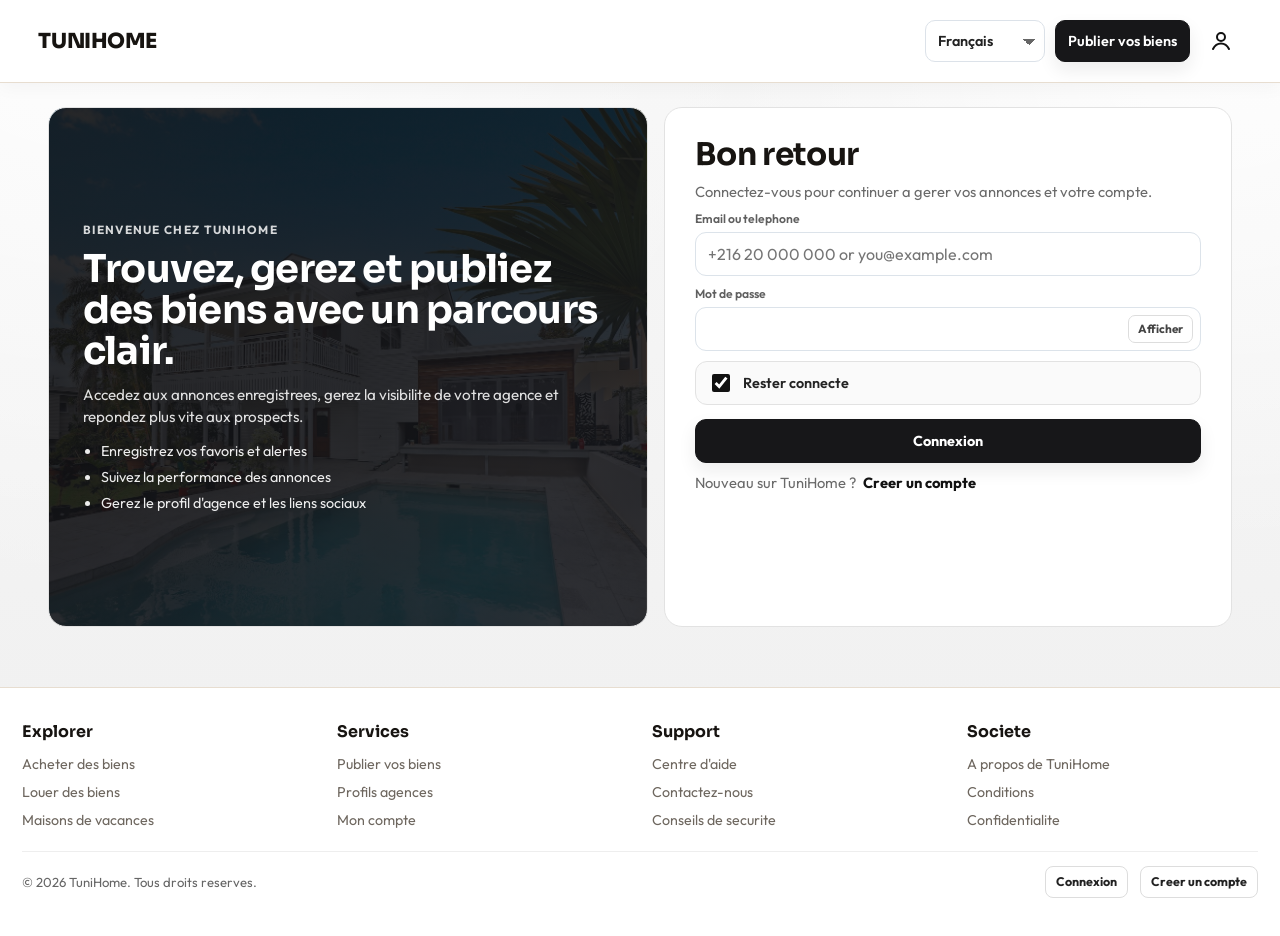
==== admin.html @ df7cfa66 "Initial site import" ====
<!doctype html>
<html lang="fr">
  <head>
    <meta charset="UTF-8" />
    <meta name="viewport" content="width=device-width, initial-scale=1.0" />
    <meta name="description" content="Admin operations for moderation, verification, and platform controls." />
    <meta name="robots" content="noindex,nofollow" />
    <link rel="canonical" href="https://tunihome.tn/admin.html" />
    <meta property="og:site_name" content="TuniHome" />
    <meta property="og:type" content="website" />
    <meta property="og:title" content="Admin Analytics | TuniHome" />
    <meta property="og:description" content="Admin operations for moderation, verification, and platform controls." />
    <meta property="og:image" content="https://tunihome.tn/assets/hero-home.jpg" />
    <meta property="og:url" content="https://tunihome.tn/admin.html" />
    <meta name="twitter:card" content="summary_large_image" />
    <meta name="twitter:title" content="Admin Analytics | TuniHome" />
    <meta name="twitter:description" content="Admin operations for moderation, verification, and platform controls." />
    <meta name="twitter:image" content="https://tunihome.tn/assets/hero-home.jpg" />
    <meta name="theme-color" content="#f4f6fa" />
    <title>Admin Analytics | TuniHome</title>
    <link rel="stylesheet" href="styles.css" />
    <link rel="stylesheet" href="animations.css" />
    <link rel="manifest" href="site.webmanifest" />
  </head>
  <body class="page" data-page="admin">
    <div class="mobile-shell page-admin">
      <header class="topbar home-header">
        <div class="home-nav-shell">
          <a class="brand home-brand" href="index.html" aria-label="Go to home">
            <h1>TUNIHOME</h1>
          </a>

          <div class="nav-actions home-nav-actions">
            <select class="lang-select" data-language-select aria-label="Language">
              <option value="en">English</option>
              <option value="fr">Français</option>
              <option value="ar">العربية</option>
            </select>
            <a class="btn mini" href="list-property.html">List your properties</a>
            <a class="icon-btn nav-account" href="login.html" aria-label="My account">
              <svg class="icon-user-svg" viewBox="0 0 24 24" aria-hidden="true"><circle cx="12" cy="8" r="4"></circle><path d="M4 20c1.8-3.8 5.1-5.6 8-5.6s6.2 1.8 8 5.6"></path></svg>
            </a>
          </div>
        </div>
      </header>

      <main class="admin-main">
        <section class="dashboard-hero reveal" data-delay="1">
          <h2 id="admin-hero-title">Admin operations</h2>
          <p id="admin-hero-subtitle">Moderate listings, review account verification, and manage sponsored ad content.</p>
        </section>

        <section class="section reveal" data-delay="2">
          <div id="admin-tabs" class="admin-tabs" role="tablist" aria-label="Admin sections">
            <button id="admin-tab-overview" class="admin-tab active" type="button" role="tab" aria-selected="true" aria-controls="admin-panel-overview" tabindex="0" data-admin-tab="overview">Overview</button>
            <button id="admin-tab-ads" class="admin-tab" type="button" role="tab" aria-selected="false" aria-controls="admin-panel-ads" tabindex="-1" data-admin-tab="ads">Ads</button>
            <button id="admin-tab-verify" class="admin-tab" type="button" role="tab" aria-selected="false" aria-controls="admin-panel-verification" tabindex="-1" data-admin-tab="verification">Verification</button>
            <button id="admin-tab-profiles" class="admin-tab" type="button" role="tab" aria-selected="false" aria-controls="admin-panel-profiles" tabindex="-1" data-admin-tab="profiles">Profiles</button>
            <button id="admin-tab-listings" class="admin-tab" type="button" role="tab" aria-selected="false" aria-controls="admin-panel-listings" tabindex="-1" data-admin-tab="listings">Listings</button>
            <button id="admin-tab-admins" class="admin-tab" type="button" role="tab" aria-selected="false" aria-controls="admin-panel-admins" tabindex="-1" data-admin-tab="admins">Admin users</button>
          </div>
        </section>

        <div id="admin-panel-overview" class="admin-panel" role="tabpanel" aria-labelledby="admin-tab-overview" aria-hidden="false" data-admin-panel="overview">
          <section class="section reveal" data-delay="2">
            <div class="section-head">
              <h3 id="admin-overview-kpi-title" class="section-title">Core KPIs</h3>
              <span id="admin-overview-kpi-subtitle" class="subtle">Live admin state</span>
            </div>
            <div id="admin-kpis" class="kpis"></div>
          </section>

          <section class="section reveal" data-delay="2">
            <div class="section-head">
              <h3 id="admin-overview-traffic-title" class="section-title">Traffic by category</h3>
            </div>
            <div class="form-card" id="admin-chart"></div>
          </section>
        </div>

        <div id="admin-panel-ads" class="admin-panel hidden" role="tabpanel" aria-labelledby="admin-tab-ads" aria-hidden="true" data-admin-panel="ads">
          <section class="section reveal" data-delay="3">
            <div class="section-head">
              <h3 id="admin-ads-title" class="section-title">Sponsored ad sections</h3>
            </div>
            <form id="admin-ads-form" class="form-card admin-ads-form" novalidate>
              <div id="admin-ads-grid" class="admin-ads-grid"></div>
              <div class="button-row">
                <button id="admin-ads-save" class="btn" type="submit">Save ad sections</button>
              </div>
            </form>
          </section>
        </div>

        <div id="admin-panel-verification" class="admin-panel hidden" role="tabpanel" aria-labelledby="admin-tab-verify" aria-hidden="true" data-admin-panel="verification">
          <section class="section reveal" data-delay="3">
            <div class="section-head">
              <h3 id="admin-verify-title" class="section-title">Profile verification queue</h3>
              <span id="admin-verify-subtitle" class="subtle">Agency / promoter requests</span>
            </div>
            <div id="admin-profile-queue" class="admin-table-wrap"></div>
          </section>
        </div>

        <div id="admin-panel-profiles" class="admin-panel hidden" role="tabpanel" aria-labelledby="admin-tab-profiles" aria-hidden="true" data-admin-panel="profiles">
          <section class="section reveal" data-delay="3">
            <div class="section-head">
              <h3 id="admin-profiles-title" class="section-title">Profile management</h3>
              <span id="admin-profiles-subtitle" class="subtle">Add, edit, or delete agency/promoter profiles</span>
            </div>
            <div class="admin-grid-2">
              <form id="admin-profile-form" class="form-card admin-profile-form" novalidate>
                <h4 id="admin-profile-form-title">Create / update profile</h4>
                <div class="form-grid two-col">
                  <div class="field">
                    <label for="admin-profile-email">Account email</label>
                    <input id="admin-profile-email" class="input" type="email" required />
                  </div>
                  <div class="field">
                    <label for="admin-profile-type">Tag</label>
                    <select id="admin-profile-type" class="input">
                      <option value="agency">Agency</option>
                      <option value="promoter">Promoter</option>
                    </select>
                  </div>
                  <div class="field">
                    <label for="admin-profile-name">Display name</label>
                    <input id="admin-profile-name" class="input" type="text" required />
                  </div>
                  <div class="field">
                    <label for="admin-profile-phone">Phone</label>
                    <input id="admin-profile-phone" class="input" type="tel" />
                  </div>
                  <div class="field">
                    <label for="admin-profile-avatar">Avatar URL</label>
                    <input id="admin-profile-avatar" class="input" type="url" placeholder="https://..." />
                  </div>
                  <div class="field">
                    <label for="admin-profile-cover">Cover URL</label>
                    <input id="admin-profile-cover" class="input" type="url" placeholder="https://..." />
                  </div>
                  <div class="field">
                    <label for="admin-profile-website">Website</label>
                    <input id="admin-profile-website" class="input" type="url" placeholder="https://..." />
                  </div>
                  <div class="field">
                    <label for="admin-profile-instagram">Instagram</label>
                    <input id="admin-profile-instagram" class="input" type="url" placeholder="https://..." />
                  </div>
                </div>
                <div class="field">
                  <label for="admin-profile-bio">Bio</label>
                  <textarea id="admin-profile-bio" class="textarea"></textarea>
                </div>
                <div class="button-row">
                  <button class="btn" type="submit">Save profile</button>
                </div>
              </form>
              <div id="admin-profiles-list" class="form-card admin-profiles-list"></div>
            </div>
          </section>
        </div>

        <div id="admin-panel-listings" class="admin-panel hidden" role="tabpanel" aria-labelledby="admin-tab-listings" aria-hidden="true" data-admin-panel="listings">
          <section class="section reveal" data-delay="3">
            <div class="section-head">
              <h3 id="admin-listings-title" class="section-title">Listing moderation</h3>
              <span id="admin-listings-subtitle" class="subtle">Manual verification and removal</span>
            </div>
            <div id="admin-listings" class="admin-table-wrap"></div>
          </section>
        </div>

        <div id="admin-panel-admins" class="admin-panel hidden" role="tabpanel" aria-labelledby="admin-tab-admins" aria-hidden="true" data-admin-panel="admins">
          <section class="section reveal" data-delay="3">
            <div class="section-head">
              <h3 id="admin-users-title" class="section-title">Admin users</h3>
              <span id="admin-users-subtitle" class="subtle">Create or manage admin access profiles</span>
            </div>
            <div class="admin-grid-2">
              <form id="admin-user-form" class="form-card admin-profile-form" novalidate>
                <h4 id="admin-user-form-title">Create / update admin</h4>
                <div class="form-grid two-col">
                  <div class="field">
                    <label for="admin-user-name">Full name</label>
                    <input id="admin-user-name" class="input" type="text" required />
                  </div>
                  <div class="field">
                    <label for="admin-user-email">Email</label>
                    <input id="admin-user-email" class="input" type="email" required />
                  </div>
                  <div class="field">
                    <label for="admin-user-password">Password</label>
                    <input id="admin-user-password" class="input" type="text" minlength="6" required />
                  </div>
                  <div class="field">
                    <label for="admin-user-role">Role</label>
                    <select id="admin-user-role" class="input">
                      <option value="admin">Admin</option>
                      <option value="super-admin">Super admin</option>
                      <option value="moderator">Moderator</option>
                    </select>
                  </div>
                </div>
                <div class="button-row">
                  <button id="admin-user-save" class="btn" type="submit">Save admin user</button>
                </div>
              </form>
              <div id="admin-users-list" class="form-card admin-profiles-list"></div>
            </div>
          </section>
        </div>
      </main>

      <footer class="site-footer"></footer>
    </div>

    <script src="data.js"></script>
    <script src="app.js" defer></script>
  </body>
</html>
---- styles.css ----
@import url('https://fonts.googleapis.com/css2?family=Cormorant+Garamond:wght@500;600;700&family=Outfit:wght@400;500;600;700;800;900&family=Sora:wght@600;700;800&family=Tajawal:wght@400;500;700;800&display=swap');

:root {
  --bg: #ececec;
  --surface: #ffffff;
  --text: #111111;
  --muted: #6f6f6f;
  --line: #d9d9d9;
  --dark: #111216;
  --radius-lg: 14px;
  --radius-md: 10px;
  --radius-sm: 7px;
  --shadow-soft: 0 8px 20px rgba(17, 17, 17, 0.08);
}

* {
  box-sizing: border-box;
}

html,
body {
  margin: 0;
  padding: 0;
}

body {
  font-family: 'Outfit', sans-serif;
  background: var(--bg);
  color: var(--text);
  -webkit-font-smoothing: antialiased;
  text-rendering: optimizeLegibility;
}

.page {
  min-height: 100vh;
}

.mobile-shell {
  min-height: 100vh;
}

a {
  color: inherit;
  text-decoration: none;
}

img {
  display: block;
  max-width: 100%;
}

button,
input,
select,
textarea {
  font: inherit;
}

main {
  width: min(1760px, calc(100% - 30px));
  margin: 0 auto;
  padding: 16px 0 90px;
}

.home-main,
.search-main {
  padding-top: 18px;
}

.section {
  margin-top: 26px;
}

.section-head {
  display: flex;
  align-items: center;
  justify-content: space-between;
  gap: 12px;
  margin-bottom: 12px;
}

.section-title {
  margin: 0;
  font-size: 1.6rem;
  font-weight: 800;
  letter-spacing: -0.015em;
  line-height: 1;
}

.page-home .section-title,
.page-search .section-title {
  font-size: clamp(1.55rem, 3.2vw, 2.1rem);
  font-weight: 800;
  text-transform: uppercase;
}

.subtle {
  margin: 0;
  color: var(--muted);
  font-size: 0.84rem;
  line-height: 1.4;
}

.hidden {
  display: none !important;
}

.visually-hidden {
  position: absolute;
  width: 1px;
  height: 1px;
  margin: -1px;
  padding: 0;
  border: 0;
  white-space: nowrap;
  clip: rect(0 0 0 0);
  overflow: hidden;
}

.topbar {
  position: sticky;
  top: 0;
  z-index: 80;
  width: min(1760px, calc(100% - 30px));
  margin: 10px auto 0;
  min-height: 68px;
  background: transparent;
  border: 0;
  border-bottom: 1px solid #dadada;
  border-radius: 0;
  padding: 16px 6px 14px;
  display: flex;
  align-items: center;
  justify-content: space-between;
  gap: 10px;
  transition: box-shadow 180ms ease, backdrop-filter 180ms ease, background 180ms ease;
}

.topbar.scrolled {
  background: rgba(236, 236, 236, 0.95);
  box-shadow: 0 8px 14px rgba(20, 20, 20, 0.05);
  backdrop-filter: blur(8px);
}

.brand {
  display: inline-flex;
  align-items: center;
  min-width: 0;
}

.brand h1 {
  margin: 0;
  font-size: clamp(0.92rem, 2vw, 1.08rem);
  font-weight: 800;
  letter-spacing: 0.015em;
  white-space: nowrap;
}

.brand-mark,
.brand span,
.top-links,
.nav-search {
  display: none !important;
}

.nav-actions {
  display: inline-flex;
  align-items: center;
  justify-content: flex-end;
  gap: 10px;
}

.icon-btn {
  width: 40px;
  height: 40px;
  border: 1px solid var(--line);
  border-radius: var(--radius-sm);
  background: #fff;
  color: #222;
  display: inline-grid;
  place-items: center;
  cursor: pointer;
  transition: background 160ms ease;
}

.icon-btn:hover {
  background: #f6f6f6;
}

.icon-user {
  font-size: 0.95rem;
  line-height: 1;
}

.icon-user-svg {
  width: 17px;
  height: 17px;
  stroke: #111;
  fill: none;
  stroke-width: 1.8;
  stroke-linecap: round;
  stroke-linejoin: round;
}

.mobile-only {
  display: inline-grid;
}

.lang-select {
  display: none;
  min-height: 42px;
  border: 1px solid var(--line);
  border-radius: var(--radius-sm);
  background: #fff;
  color: #222;
  font-size: 0.85rem;
  font-weight: 500;
  padding: 0 34px 0 12px;
  appearance: none;
  background-image:
    linear-gradient(45deg, transparent 50%, #666 50%),
    linear-gradient(135deg, #666 50%, transparent 50%);
  background-position: calc(100% - 15px) 54%, calc(100% - 9px) 54%;
  background-size: 6px 6px;
  background-repeat: no-repeat;
}

.btn {
  min-height: 42px;
  border-radius: var(--radius-sm);
  border: 1px solid var(--dark);
  background: var(--dark);
  color: #fff;
  font-size: 0.86rem;
  font-weight: 700;
  padding: 0 16px;
  display: inline-flex;
  align-items: center;
  justify-content: center;
  cursor: pointer;
  transition: transform 140ms ease, box-shadow 140ms ease;
}

.btn:hover {
  transform: translateY(-1px);
  box-shadow: 0 8px 18px rgba(15, 15, 15, 0.12);
}

.btn.light {
  background: #fff;
  color: #222;
  border-color: var(--line);
}

.btn.ghost {
  background: #fff;
  color: #222;
  border-style: dashed;
  border-color: #cfcfcf;
}

.btn.mini {
  min-height: 42px;
  font-size: 0.82rem;
  padding: 0 14px;
}

.text-btn {
  border: 0;
  background: transparent;
  color: #222;
  font-size: 0.8rem;
  font-weight: 600;
  padding: 0;
  cursor: pointer;
}

.input,
.select,
.textarea {
  width: 100%;
  min-height: 40px;
  border: 1px solid var(--line);
  border-radius: var(--radius-sm);
  background: #fff;
  color: #111;
  padding: 0 11px;
}

.select {
  appearance: none;
  background-image:
    linear-gradient(45deg, transparent 50%, #666 50%),
    linear-gradient(135deg, #666 50%, transparent 50%);
  background-position: calc(100% - 14px) 54%, calc(100% - 8px) 54%;
  background-size: 6px 6px;
  background-repeat: no-repeat;
}

.textarea {
  min-height: 120px;
  padding: 10px 11px;
  resize: vertical;
}

.field {
  display: grid;
  gap: 6px;
}

.field label {
  color: #5f5f5f;
  font-size: 0.76rem;
  font-weight: 600;
}

.field-row {
  display: grid;
  gap: 8px;
}

.field-row.compact-grid {
  grid-template-columns: 1fr 1fr;
}

.toggle-row {
  display: flex;
  flex-wrap: wrap;
  gap: 8px;
}

.toggle-row.compact {
  gap: 6px;
}

.tabs {
  display: grid;
  grid-template-columns: repeat(3, minmax(0, 1fr));
  gap: 6px;
  border-radius: 999px;
  background: #15161b;
  padding: 4px;
}

.tab {
  min-height: 35px;
  border: 0;
  border-radius: 999px;
  background: transparent;
  color: #d8d8dc;
  font-size: 0.8rem;
  font-weight: 600;
  cursor: pointer;
}

.tab.active {
  background: #fff;
  color: #111;
}

.tab.disabled {
  color: #8f9098;
  background: rgba(255, 255, 255, 0.06);
}

.chip,
.filter-tag {
  min-height: 30px;
  border: 1px solid #d6d6d6;
  border-radius: 999px;
  background: #fff;
  color: #222;
  padding: 0 10px;
  font-size: 0.74rem;
  font-weight: 600;
  cursor: pointer;
}

.chip.active,
.filter-tag.active {
  background: #111;
  border-color: #111;
  color: #fff;
}

.range-input {
  width: 100%;
  accent-color: #111;
}

.hero-banner {
  position: relative;
  border-radius: var(--radius-lg);
  overflow: hidden;
  min-height: 340px;
  background: #111;
}

.hero-banner-media {
  position: absolute;
  inset: 0;
  width: 100%;
  height: 100%;
  object-fit: cover;
}

.hero-banner-overlay {
  position: absolute;
  inset: 0;
  background: linear-gradient(95deg, rgba(0, 0, 0, 0.58) 0%, rgba(0, 0, 0, 0.22) 62%, rgba(0, 0, 0, 0.2) 100%);
}

.hero-banner-copy {
  position: relative;
  z-index: 2;
  max-width: 660px;
  padding: 24px 18px 120px;
  color: #fff;
}

.hero-banner-copy h2 {
  margin: 0;
  font-size: clamp(2rem, 6vw, 4.6rem);
  font-weight: 800;
  line-height: 0.93;
  letter-spacing: -0.03em;
}

.hero-banner-copy p {
  margin: 12px 0 0;
  max-width: 42ch;
  font-size: 0.9rem;
  color: rgba(255, 255, 255, 0.9);
}

.hero-search-card {
  position: absolute;
  z-index: 3;
  left: 14px;
  right: 14px;
  bottom: 14px;
  border-radius: var(--radius-md);
  background: transparent;
  border: 0;
  padding: 0;
}

.hero-search-grid {
  display: grid;
  grid-template-columns: 1fr;
  gap: 8px;
  align-items: end;
}

.hero-main-field {
  background: #fff;
  max-width: 460px;
}

.hero-field {
  border: 1px solid #d9d9d9;
  border-radius: var(--radius-sm);
  padding: 6px 9px;
  background: #fff;
}

.hero-field .select,
.hero-field .input {
  min-height: 32px;
  border: 0;
  padding: 0;
  font-weight: 600;
  background: transparent;
}

.hero-field label {
  display: none;
}

.hero-submit {
  width: 100%;
}

.home-advanced-panel {
  margin-top: 8px;
  padding-top: 8px;
  border-top: 1px solid #dfdfdf;
  display: grid;
  gap: 8px;
}

.home-advanced-grid {
  grid-template-columns: 1fr;
}

.page-home .hero-submit,
.page-home #toggle-home-advanced,
.page-home #home-advanced-panel {
  display: none;
}

.page-home .hero-search-grid {
  grid-template-columns: minmax(220px, 460px);
}

.section-foot {
  margin-top: 10px;
}

.page-home .section-foot {
  display: none;
}

.page-search #search-load-more {
  display: none;
}

.listings {
  display: grid;
  gap: 18px;
}

.listing-grid-home,
.listing-grid-search,
.listings.grid-wide {
  grid-template-columns: 1fr;
}

.card {
  position: relative;
  border-radius: 10px;
  overflow: hidden;
  background: #fff;
  border: 1px solid #e0e0e0;
  transition: transform 160ms ease, box-shadow 160ms ease;
}

.card:hover {
  transform: translateY(-2px);
  box-shadow: var(--shadow-soft);
}

.listing-media-link {
  display: block;
  position: relative;
}

.listing-media-wrap {
  position: relative;
}

.card-media {
  width: 100%;
  aspect-ratio: 4 / 3;
  object-fit: cover;
  background: #f2f2f2;
  display: none;
}

.card-media.active {
  display: block;
}

.card-media-nav,
.card-dot {
  display: none;
}

.price-pill {
  position: absolute;
  left: 10px;
  bottom: 10px;
  background: #111;
  color: #fff;
  border-radius: 5px;
  padding: 6px 12px 5px;
  font-size: 0.96rem;
  font-weight: 800;
  letter-spacing: 0.01em;
}

.image-count {
  position: absolute;
  top: 10px;
  left: 10px;
  background: rgba(255, 255, 255, 0.96);
  border: 1px solid #d5d5d5;
  border-radius: 999px;
  color: #222;
  padding: 4px 8px;
  font-size: 0.72rem;
  font-weight: 600;
}

.save-btn {
  position: absolute;
  top: 10px;
  right: 10px;
  z-index: 4;
  width: 42px;
  height: 42px;
  border-radius: 999px;
  border: 1px solid rgba(255, 255, 255, 0.66);
  background: rgba(255, 255, 255, 0.3);
  color: #111;
  display: inline-grid;
  place-items: center;
  font-size: 1.88rem;
  line-height: 1;
  font-weight: 700;
  padding: 0;
  backdrop-filter: blur(6px);
  box-shadow: 0 8px 15px rgba(0, 0, 0, 0.15);
  transition: transform 0.2s ease, color 0.2s ease, background 0.2s ease, border-color 0.2s ease;
  cursor: pointer;
}

.save-btn.saved {
  color: #e32657;
  background: rgba(255, 255, 255, 0.42);
  border-color: rgba(255, 255, 255, 0.84);
}

.save-btn:hover {
  transform: scale(1.06);
}

.icon-heart-svg {
  width: 1em;
  height: 1em;
  display: block;
}

.icon-heart-svg path {
  fill: transparent;
  stroke: currentColor;
  stroke-width: 2.1;
  stroke-linecap: round;
  stroke-linejoin: round;
}

.save-btn.saved .icon-heart-svg path {
  fill: currentColor;
}

.card-body {
  padding: 9px 10px 10px;
  display: grid;
  gap: 4px;
}

.meta-row {
  display: flex;
  align-items: center;
  justify-content: space-between;
  gap: 8px;
}

.price {
  font-size: 1.2rem;
  font-weight: 800;
}

.title {
  margin: 0;
  font-size: 0.98rem;
  line-height: 1.16;
  letter-spacing: -0.015em;
}

.loc {
  margin: 0;
  color: var(--muted);
  font-size: 0.82rem;
}

.specs {
  display: flex;
  flex-wrap: wrap;
  gap: 5px;
}

.spec {
  border-radius: 4px;
  background: #111;
  color: #fff;
  font-size: 0.62rem;
  font-weight: 600;
  padding: 3px 6px;
}

.listing-badges {
  display: none;
}

.listing-chip {
  border: 1px solid #cdcdcd;
  border-radius: 999px;
  padding: 3px 8px;
  font-size: 0.67rem;
  font-weight: 600;
  color: #333;
  background: #fff;
}

.listing-chip.pro {
  border-color: #111;
  color: #111;
}

.listing-chip.agency {
  border-color: #1a4f9e;
  color: #1a4f9e;
  background: #edf4ff;
}

.listing-chip.promoter {
  border-color: #7a4d00;
  color: #7a4d00;
  background: #fff4e0;
}

.listing-chip.individual {
  border-color: #cacaca;
  color: #666;
}

.listing-chip.verified {
  border-color: #9dcf86;
  color: #2f6b1b;
  background: #f2faee;
}

.empty {
  border: 1px dashed #cfcfcf;
  border-radius: 10px;
  padding: 16px;
  color: #555;
  text-align: center;
  background: #fff;
}

.agency-row {
  display: grid;
  grid-template-columns: repeat(2, minmax(0, 1fr));
  gap: 12px;
}

.agency-card {
  position: relative;
  border-radius: 9px;
  overflow: hidden;
  min-height: 168px;
  border: 1px solid #d9d9d9;
  background: #fff;
}

.agency-card img {
  width: 100%;
  height: 100%;
  object-fit: cover;
}

.agency-name-pill {
  position: absolute;
  left: 10px;
  right: 10px;
  bottom: 10px;
  border-radius: 5px;
  background: #fff;
  color: #202020;
  text-align: center;
  font-size: 0.83rem;
  font-weight: 700;
  padding: 8px 6px;
  line-height: 1.08;
  text-transform: uppercase;
}

.tip-grid,
.horizontal-scroll,
.pro-card,
.pro-head {
  display: none;
}

.site-footer {
  width: 100%;
  margin: 42px 0 0;
  height: auto;
  border-radius: 0;
  border-top: 1px solid #e6e6e6;
  background: #fff;
}

[data-page='home'] {
  background:
    radial-gradient(circle at 10% -8%, rgba(255, 255, 255, 0.94) 0%, rgba(255, 255, 255, 0) 43%),
    radial-gradient(circle at 93% 4%, rgba(255, 255, 255, 0.78) 0%, rgba(255, 255, 255, 0) 36%),
    linear-gradient(180deg, #f7f7f7 0%, #efefef 100%);
}

[data-page='home'] .topbar {
  width: 100%;
  max-width: none;
  margin: 0;
  display: block;
  padding: 16px 0;
  border: 0;
  border-bottom: 1px solid #e6e6e6;
  border-radius: 0;
  background: #fff;
  box-shadow: none;
  overflow: visible;
  transition: padding 180ms ease, border-color 180ms ease, box-shadow 180ms ease;
}

[data-page='home'] .topbar.scrolled {
  padding: 10px 0;
  border-bottom-color: #ececec;
  background: #fff;
  box-shadow: 0 4px 14px rgba(12, 12, 12, 0.06);
}

[data-page='home'] .topbar.scrolled .home-nav-actions .lang-select,
[data-page='home'] .topbar.scrolled .home-nav-actions .btn.mini,
[data-page='home'] .topbar.scrolled .nav-account {
  min-height: 48px;
  height: 48px;
}

[data-page='home'] .topbar.scrolled .nav-account {
  width: 40px;
}

[data-page='home'] .home-nav-shell {
  width: min(1760px, calc(100% - 96px));
  margin: 0 auto;
  display: flex;
  align-items: center;
  gap: 14px;
  min-height: 56px;
}

[data-page='home'] .home-brand {
  min-width: 0;
}

[data-page='home'] .home-brand::before {
  display: none;
}

[data-page='home'] .home-brand h1 {
  font-family: 'Outfit', sans-serif;
  font-size: 1.34rem;
  font-weight: 800;
  letter-spacing: 0;
}

[data-page='home'] .topbar.scrolled .home-brand h1 {
  font-size: 1.24rem;
}

[data-page='home'] .home-nav-actions {
  margin-left: auto;
  gap: 12px;
}

[data-page='home'] .home-nav-actions .lang-select,
[data-page='home'] .home-nav-actions .btn.mini {
  min-height: 56px;
  border-radius: 10px;
  font-size: 1rem;
  font-weight: 600;
}

[data-page='home'] .home-nav-actions .lang-select {
  min-width: 156px;
}

[data-page='home'] .home-nav-actions .btn.mini {
  padding: 0 28px;
}

[data-page='home'] .nav-account {
  display: inline-grid;
  place-items: center;
  width: 40px;
  height: 56px;
  border: 0;
  border-radius: 0;
  background: transparent;
  box-shadow: none;
  padding: 0;
}

[data-page='home'] .nav-account:hover {
  background: transparent;
  box-shadow: none;
  transform: none;
}

[data-page='home'] .nav-account .icon-user-svg {
  width: 24px;
  height: 24px;
  display: block;
  stroke-width: 2;
}

[data-page='home'] .section-title,
[data-page='home'] .landing-hero h2 {
  font-family: 'Sora', 'Outfit', sans-serif;
}

[data-page='home'] .lang-select,
[data-page='home'] .btn.mini {
  min-height: 56px;
  border-radius: 10px;
}

[data-page='home'] .btn.mini {
  padding: 0 18px;
}

[data-page='home'] .landing-main {
  padding-top: 22px;
  padding-bottom: 34px;
}

[data-page='home'] .landing-hero {
  position: relative;
  overflow: hidden;
  min-height: clamp(380px, 44vw, 540px);
  border-radius: 24px;
  border: 1px solid #e2e2e2;
  background: #0f1116;
  box-shadow: 0 20px 44px rgba(14, 18, 22, 0.17);
}

[data-page='home'] .landing-hero-media {
  position: absolute;
  inset: 0;
  width: 100%;
  height: 100%;
  object-fit: cover;
}

[data-page='home'] .landing-hero-overlay {
  position: absolute;
  inset: 0;
  background:
    linear-gradient(102deg, rgba(8, 11, 16, 0.76) 0%, rgba(8, 11, 16, 0.47) 46%, rgba(8, 11, 16, 0.2) 100%),
    radial-gradient(circle at 28% 30%, rgba(255, 255, 255, 0.06), rgba(0, 0, 0, 0));
}

[data-page='home'] .landing-hero-content {
  position: relative;
  z-index: 2;
  width: min(920px, calc(100% - 34px));
  padding: clamp(24px, 5vw, 64px);
}

[data-page='home'] .landing-kicker {
  margin: 0;
  font-size: 0.76rem;
  font-weight: 700;
  color: rgba(255, 255, 255, 0.84);
  letter-spacing: 0.12em;
  text-transform: uppercase;
}

[data-page='home'] .landing-hero h2 {
  margin: 10px 0 0;
  max-width: 12ch;
  color: #fff;
  font-size: clamp(2rem, 6.3vw, 4.25rem);
  line-height: 0.98;
  letter-spacing: -0.03em;
}

[data-page='home'] .landing-subtitle {
  margin: 12px 0 0;
  max-width: 48ch;
  color: rgba(255, 255, 255, 0.88);
  font-size: 0.95rem;
  line-height: 1.45;
}

[data-page='home'] .landing-category-pills {
  display: flex;
  align-items: center;
  flex-wrap: nowrap;
  gap: 8px;
  margin-top: 14px;
  width: fit-content;
  padding: 3px;
  border-radius: 11px;
  background: rgba(255, 255, 255, 0.12);
}

[data-page='home'] .landing-pill {
  min-height: 32px;
  border: 1px solid rgba(255, 255, 255, 0.38);
  border-radius: 8px;
  background: rgba(255, 255, 255, 0.1);
  color: #fff;
  font-size: 0.76rem;
  font-weight: 700;
  padding: 0 11px;
  cursor: pointer;
  transition: background 180ms ease, border-color 180ms ease, color 180ms ease;
}

[data-page='home'] .landing-pill.active {
  background: #fff;
  border-color: #fff;
  color: #111;
}

[data-page='home'] .landing-search-bar {
  margin-top: 10px;
  display: grid;
  grid-template-columns: repeat(2, minmax(0, 1fr));
  gap: 0;
  width: min(760px, 100%);
  border-radius: 13px;
  border: 1px solid #ececec;
  background: rgba(255, 255, 255, 0.98);
  padding: 8px;
  box-shadow: 0 14px 24px rgba(7, 10, 14, 0.16);
}

[data-page='home'] .landing-search-actions {
  grid-column: 1 / -1;
  display: grid;
  grid-template-columns: repeat(2, minmax(0, 1fr));
  gap: 8px;
  padding-top: 6px;
}

[data-page='home'] .landing-search-field {
  display: grid;
  gap: 1px;
  border-right: 1px solid #ececec;
  padding: 5px 12px;
}

[data-page='home'] .landing-search-field:last-of-type {
  border-right: 0;
}

[data-page='home'] .landing-search-field label {
  font-size: 0.66rem;
  font-weight: 700;
  color: #7a7a7a;
}

[data-page='home'] .landing-search-field .select {
  min-height: 30px;
  border: 0;
  background: transparent;
  color: #111;
  font-size: 0.87rem;
  font-weight: 700;
  padding: 0 24px 0 0;
  background-position: calc(100% - 11px) 54%, calc(100% - 6px) 54%;
}

[data-page='home'] .landing-search-btn {
  min-height: 42px;
  border: 0;
  border-radius: 10px;
  background: #141519;
  color: #fff;
  font-size: 0.9rem;
  font-weight: 700;
  padding: 0 16px;
  cursor: pointer;
  transition: transform 180ms ease, background 180ms ease;
}

[data-page='home'] .landing-search-btn.light {
  border: 1px solid #dadada;
  background: #fff;
  color: #151515;
}

[data-page='home'] .landing-search-btn:hover {
  transform: translateY(-1px);
  background: #090909;
}

[data-page='home'] .landing-search-btn.light:hover {
  background: #f6f6f6;
}

[data-page='home'] .ad-banner {
  border-radius: 16px;
  border: 1px solid #e5e5e5;
  background: linear-gradient(118deg, #111318 0%, #171b22 58%, #202734 100%);
  color: #fff;
  padding: 18px 20px;
  display: flex;
  align-items: center;
  justify-content: space-between;
  gap: 14px;
}

[data-page='home'] .ad-copy {
  display: grid;
  gap: 6px;
}

[data-page='home'] .ad-chip {
  display: inline-flex;
  align-items: center;
  width: fit-content;
  min-height: 24px;
  border-radius: 999px;
  border: 1px solid rgba(255, 255, 255, 0.4);
  padding: 0 10px;
  font-size: 0.72rem;
  font-weight: 700;
  letter-spacing: 0.02em;
  text-transform: uppercase;
}

[data-page='home'] .home-ad-banner h4 {
  margin: 0;
  font-size: 1.1rem;
  line-height: 1.2;
}

[data-page='home'] .home-ad-banner p {
  margin: 0;
  color: rgba(255, 255, 255, 0.84);
  font-size: 0.9rem;
}

[data-page='home'] .home-ad-banner .home-ad-cta {
  min-width: 170px;
}

[data-page='home'] .landing-section {
  margin-top: 34px;
}

[data-page='home'] .section-head {
  margin-bottom: 14px;
}

[data-page='home'] .section-title {
  font-size: clamp(1.35rem, 2.2vw, 1.9rem);
  letter-spacing: -0.018em;
  text-transform: none;
}

[data-page='home'] .landing-link {
  font-size: 0.84rem;
  font-weight: 700;
  color: #4d4d4d;
}

[data-page='home'] .listing-grid-home {
  gap: 20px;
}

[data-page='home'] .listing-card {
  border: 1px solid #e7e7e7;
  background: #fff;
  border-radius: 16px;
  overflow: hidden;
  box-shadow: 0 10px 20px rgba(8, 8, 8, 0.05);
}

[data-page='home'] .listing-card:hover {
  transform: translateY(-3px);
  box-shadow: 0 18px 28px rgba(8, 8, 8, 0.09);
}

[data-page='home'] .listing-card .listing-media-wrap {
  position: relative;
}

[data-page='home'] .listing-card .listing-media-link {
  display: block;
  overflow: hidden;
  background: #f0f0f0;
}

[data-page='home'] .listing-card .card-media {
  aspect-ratio: 4 / 3;
  width: 100%;
  object-fit: cover;
  display: none;
}

[data-page='home'] .listing-card .card-media.active {
  display: block;
}

[data-page='home'] .listing-card .card-media-nav {
  position: absolute;
  top: 50%;
  transform: translateY(-50%);
  width: 31px;
  height: 31px;
  border: 0;
  border-radius: 999px;
  background: rgba(255, 255, 255, 0.95);
  color: #111;
  font-size: 1.1rem;
  line-height: 1;
  display: inline-grid;
  place-items: center;
  cursor: pointer;
  box-shadow: 0 8px 16px rgba(0, 0, 0, 0.16);
}

[data-page='home'] .listing-card .card-media-nav.prev {
  left: 10px;
}

[data-page='home'] .listing-card .card-media-nav.next {
  right: 10px;
}

[data-page='home'] .listing-card .card-dots {
  position: absolute;
  left: 50%;
  bottom: 11px;
  transform: translateX(-50%);
  display: flex;
  align-items: center;
  gap: 5px;
}

[data-page='home'] .listing-card .card-dot {
  width: 7px;
  height: 7px;
  border: 0;
  border-radius: 999px;
  display: block;
  background: rgba(255, 255, 255, 0.56);
  padding: 0;
  cursor: pointer;
}

[data-page='home'] .listing-card .card-dot.active {
  background: #fff;
}

[data-page='home'] .listing-card .save-btn {
  top: 10px;
  right: 10px;
  width: 46px;
  height: 46px;
  border: 0;
  border-radius: 999px;
  background: transparent;
  color: #fff;
  font-size: 2rem;
  box-shadow: none;
}

[data-page='home'] .listing-card .save-btn.saved {
  color: #eb1f56;
}

[data-page='home'] .listing-card .image-count {
  top: 10px;
  left: 10px;
  border: 0;
  border-radius: 999px;
  background: rgba(17, 17, 17, 0.74);
  color: #fff;
  font-size: 0.67rem;
  font-weight: 700;
  padding: 4px 9px;
}

[data-page='home'] .listing-card .price-pill {
  left: 10px;
  bottom: 34px;
  padding: 8px 12px;
  border-radius: 9px;
  background: rgba(17, 17, 17, 0.96);
  color: #fff;
  font-size: 1.18rem;
  font-weight: 800;
  line-height: 1;
}

[data-page='home'] .listing-card .card-body {
  background: #fff;
  padding: 14px 14px 14px;
  gap: 8px;
}

[data-page='home'] .listing-card .title {
  font-size: 1.14rem;
  line-height: 1.18;
  letter-spacing: -0.01em;
}

[data-page='home'] .listing-card .loc {
  font-size: 1rem;
  line-height: 1.25;
  color: #6d6d6d;
}

[data-page='home'] .listing-card .specs {
  gap: 6px;
}

[data-page='home'] .listing-card .spec {
  border-radius: 9px;
  border: 1px solid #dfdfdf;
  background: #f5f5f5;
  color: #222;
  font-size: 0.72rem;
  font-weight: 700;
  padding: 5px 9px;
}

[data-page='home'] .listing-badges {
  display: flex;
  flex-wrap: wrap;
  gap: 6px;
}

[data-page='home'] .listing-badges .listing-chip {
  border-radius: 7px;
  font-size: 0.68rem;
  padding: 4px 8px;
}

[data-page='home'] .agency-row {
  grid-template-columns: repeat(auto-fit, minmax(170px, 1fr));
  gap: 12px;
}

[data-page='home'] .agency-logo-card {
  border-radius: 16px;
  border: 1px solid #e2e2e2;
  background: #fff;
  min-height: 170px;
  padding: 14px;
  box-shadow: 0 10px 16px rgba(11, 11, 11, 0.06);
  display: grid;
  gap: 10px;
}

.agency-card-link {
  display: grid;
  gap: 10px;
  text-decoration: none;
  color: inherit;
  height: 100%;
}

.agency-save-btn {
  top: 8px;
  right: 8px;
  width: 44px;
  height: 44px;
  font-size: 2rem;
  color: #1a1a1a;
  text-shadow: none;
}

.agency-save-btn.saved {
  text-shadow: none;
}

[data-page='home'] .agency-card-head {
  min-height: 84px;
  border-radius: 12px;
  background: linear-gradient(160deg, #f8f8f8 0%, #f1f1f1 100%);
  display: grid;
  place-items: center;
  position: relative;
}

[data-page='home'] .agency-logo {
  width: 58px;
  height: 58px;
  border-radius: 999px;
  object-fit: cover;
  border: 2px solid #fff;
  box-shadow: 0 6px 12px rgba(0, 0, 0, 0.14);
  position: relative;
  z-index: 1;
}

[data-page='home'] .agency-logo-fallback {
  position: absolute;
  inset: 0;
  margin: auto;
  width: 58px;
  height: 58px;
  border-radius: 999px;
  display: grid;
  place-items: center;
  font-size: 1rem;
  font-weight: 800;
  color: #2c2c2c;
  background: #ececec;
  z-index: 0;
}

[data-page='home'] .agency-card-body {
  display: grid;
  gap: 4px;
}

[data-page='home'] .agency-card-name {
  font-size: 0.92rem;
  line-height: 1.2;
  color: #191919;
}

[data-page='home'] .agency-card-count {
  font-size: 0.78rem;
  font-weight: 700;
  color: #666;
}

[data-page='home'] .agency-name-pill {
  display: none;
}

[data-page='home'] .site-footer {
  margin-top: 42px;
}

[data-page='home'] .section-foot {
  display: none;
}

[data-page='profile'] #profile-listings {
  grid-template-columns: repeat(2, minmax(0, 1fr));
  gap: 20px;
}

[data-page='profile'] .listing-card {
  border: 1px solid #e7e7e7;
  background: #fff;
  border-radius: 16px;
  overflow: hidden;
  box-shadow: 0 10px 20px rgba(8, 8, 8, 0.05);
}

[data-page='profile'] .listing-card .listing-media-link {
  display: block;
  overflow: hidden;
  background: #f0f0f0;
}

[data-page='profile'] .listing-card .card-media {
  width: 100%;
  aspect-ratio: 4 / 3;
  object-fit: cover;
  display: none;
}

[data-page='profile'] .listing-card .card-media.active {
  display: block;
}

[data-page='profile'] .listing-card .card-media-nav {
  position: absolute;
  top: 50%;
  transform: translateY(-50%);
  width: 30px;
  height: 30px;
  border: 0;
  border-radius: 999px;
  background: rgba(255, 255, 255, 0.95);
  font-size: 1rem;
  display: inline-grid;
  place-items: center;
  cursor: pointer;
}

[data-page='profile'] .listing-card .card-media-nav.prev {
  left: 10px;
}

[data-page='profile'] .listing-card .card-media-nav.next {
  right: 10px;
}

[data-page='profile'] .listing-card .card-dots {
  position: absolute;
  left: 50%;
  bottom: 11px;
  transform: translateX(-50%);
  display: flex;
  gap: 5px;
}

[data-page='profile'] .listing-card .card-dot {
  width: 7px;
  height: 7px;
  border: 0;
  border-radius: 999px;
  padding: 0;
  background: rgba(255, 255, 255, 0.52);
  display: block;
}

[data-page='profile'] .listing-card .card-dot.active {
  background: #fff;
}

[data-page='profile'] .listing-card .save-btn {
  top: 10px;
  right: 10px;
  width: 46px;
  height: 46px;
  border: 0;
  border-radius: 999px;
  background: transparent;
  font-size: 2rem;
  color: #fff;
  box-shadow: none;
}

[data-page='profile'] .listing-card .save-btn.saved {
  color: #eb1f56;
}

[data-page='profile'] .listing-card .price-pill {
  left: 10px;
  bottom: 30px;
  border-radius: 9px;
  font-size: 1.1rem;
  padding: 8px 12px;
}

[data-page='profile'] .listing-card .card-body {
  padding: 13px 14px;
  gap: 8px;
}

[data-page='profile'] .listing-card .title {
  font-size: 1.08rem;
}

[data-page='profile'] .listing-card .loc {
  font-size: 0.92rem;
}

[data-page='profile'] .listing-card .spec {
  border-radius: 9px;
  border: 1px solid #dfdfdf;
  background: #f5f5f5;
  color: #222;
  font-size: 0.7rem;
  font-weight: 700;
  padding: 5px 9px;
}

[data-page='profile'] .listing-badges {
  display: flex;
  flex-wrap: wrap;
  gap: 6px;
}

[data-page='profile'] .listing-badges .listing-chip {
  border-radius: 7px;
  font-size: 0.68rem;
  padding: 4px 8px;
}

.search-layout {
  display: grid;
  gap: 14px;
}

.search-filter-panel {
  border-radius: var(--radius-md);
  border: 1px solid #dddddd;
  background: #fff;
  padding: 14px;
  display: grid;
  gap: 12px;
}

.filter-panel-head {
  display: flex;
  align-items: center;
  justify-content: space-between;
  gap: 10px;
}

.filter-panel-head h2 {
  margin: 0;
  font-size: 1rem;
  font-weight: 600;
}

.filter-panel-body {
  display: grid;
  gap: 10px;
}

.search-filter-panel .board-tabs {
  display: none;
}

.price-range-line {
  height: 26px;
  border-radius: 8px;
  background:
    radial-gradient(circle at 18% 68%, #b9b9b9 0 11px, transparent 12px),
    radial-gradient(circle at 54% 40%, #b9b9b9 0 11px, transparent 12px),
    radial-gradient(circle at 82% 65%, #b9b9b9 0 11px, transparent 12px),
    linear-gradient(180deg, transparent 12px, #191919 12px, #191919 14px, transparent 14px);
}

.room-pills {
  display: grid;
  grid-template-columns: repeat(6, minmax(0, 1fr));
  gap: 6px;
}

.room-pill {
  min-height: 28px;
  font-size: 0.7rem;
  padding: 0;
  justify-content: center;
}

.amenity-chip {
  position: relative;
  border-radius: 8px;
  justify-content: flex-start;
  padding-left: 26px;
}

.amenity-chip::before {
  content: '';
  position: absolute;
  left: 9px;
  width: 9px;
  height: 9px;
  border-radius: 2px;
  border: 1px solid #8c8c8c;
  background: #fff;
}

.amenity-chip.active::before {
  background: #111;
  border-color: #111;
}

.tile-chip-grid {
  display: grid;
  grid-template-columns: repeat(2, minmax(0, 1fr));
  gap: 7px;
}

.amenities-grid {
  display: grid;
  grid-template-columns: repeat(2, minmax(0, 1fr));
  gap: 6px;
}

.panel-actions {
  display: grid;
  grid-template-columns: 1fr 1fr;
  gap: 8px;
}

.search-results-stage {
  display: grid;
  gap: 12px;
}

.search-map-panel {
  border-radius: var(--radius-md);
  border: 1px solid #dddddd;
  overflow: hidden;
  background: #fff;
}

.map-placeholder {
  position: relative;
  min-height: 340px;
  background:
    linear-gradient(rgba(243, 245, 247, 0.45), rgba(243, 245, 247, 0.45)),
    url('assets/map-tunis.png');
  background-size: cover;
  background-position: center;
}

.map-city-pill {
  position: absolute;
  left: 14px;
  bottom: 14px;
  border-radius: 8px;
  padding: 8px 12px;
  border: 1px solid #d5d5d5;
  background: rgba(255, 255, 255, 0.95);
  display: grid;
  gap: 2px;
}

.map-city-pill strong {
  font-size: 0.92rem;
  line-height: 1.2;
}

.map-price-pin {
  position: absolute;
  transform: translate(-50%, -50%);
  min-height: 34px;
  padding: 0 10px;
  border: 1px solid #cbcbcb;
  border-radius: 999px;
  background: #fff;
  color: #111;
  font-size: 0.92rem;
  font-weight: 700;
  box-shadow: 0 5px 10px rgba(0, 0, 0, 0.15);
  cursor: pointer;
}

.map-price-pin.active {
  background: #111;
  border-color: #111;
  color: #fff;
}

.map-zoom {
  position: absolute;
  right: 12px;
  top: 12px;
  width: 42px;
  height: 42px;
  border-radius: 12px;
  border: 1px solid #d4d4d4;
  background: #fff;
  color: #111;
  font-size: 1.5rem;
  line-height: 1;
}

.map-zoom.minus {
  top: 56px;
}

.results-toolbar {
  display: flex;
  align-items: center;
  justify-content: space-between;
  gap: 10px;
}

.results-toolbar h3 {
  margin: 0;
  font-size: clamp(1.5rem, 2.8vw, 2rem);
  font-weight: 800;
  letter-spacing: -0.01em;
  text-transform: uppercase;
}

.results-toolbar-actions {
  display: flex;
  align-items: center;
  gap: 6px;
}

.results-toolbar-actions .btn {
  min-height: 32px;
  padding: 0 9px;
  font-size: 0.72rem;
  border-radius: 6px;
}

.results-list-panel {
  display: grid;
  gap: 12px;
}

.search-layout.view-list .search-map-panel {
  display: none;
}

.search-layout.view-map .results-list-panel {
  display: none;
}

.search-layout.view-map .map-placeholder {
  min-height: calc(100vh - 170px);
}

.search-layout.filters-collapsed {
  grid-template-columns: 66px minmax(0, 1fr);
}

.search-layout.filters-collapsed .search-filter-panel {
  padding: 10px 8px;
}

.search-layout.filters-collapsed .filter-panel-body {
  display: none;
}

.search-layout.filters-collapsed .filter-panel-head {
  display: grid;
  justify-items: center;
  gap: 8px;
}

.search-layout.filters-collapsed .filter-panel-head h2 {
  writing-mode: vertical-rl;
  transform: rotate(180deg);
  font-size: 0.78rem;
}

.search-layout.filters-collapsed #toggle-desktop-filters {
  transform: rotate(180deg);
}

.property-layout,
.form-layout {
  display: grid;
  gap: 14px;
}

.property-main-stack,
.property-side-stack,
.form-main {
  display: grid;
  gap: 12px;
}

.detail-carousel {
  position: relative;
  border: 1px solid #dddddd;
  border-radius: var(--radius-md);
  background: #fff;
  overflow: hidden;
}

.carousel-track {
  display: flex;
  transition: transform 260ms ease;
}

.carousel-track img {
  width: 100%;
  min-width: 100%;
  aspect-ratio: 16 / 10;
  object-fit: cover;
}

.carousel-controls {
  position: absolute;
  left: 8px;
  right: 8px;
  bottom: 8px;
  display: flex;
  justify-content: space-between;
}

.dot-row {
  display: flex;
  justify-content: center;
  gap: 6px;
}

.dot {
  width: 7px;
  height: 7px;
  border-radius: 999px;
  background: #d2d2d2;
}

.dot.active {
  background: #111;
}

.form-card,
.profile-header,
.dashboard-hero,
.form-story {
  border: 1px solid #dddddd;
  border-radius: var(--radius-md);
  background: #fff;
  padding: 12px;
}

.form-story img {
  margin-top: 12px;
  width: 100%;
  border-radius: 8px;
  min-height: 220px;
  object-fit: cover;
}

.form-story h2,
.dashboard-hero h2 {
  margin: 0;
  font-size: clamp(1.5rem, 4vw, 2.2rem);
  line-height: 1;
}

.form-story p,
.dashboard-hero p {
  margin: 10px 0 0;
  color: var(--muted);
}

.landing-rent-tags {
  margin-top: 10px;
  display: grid;
  gap: 8px;
}

.landing-rent-tag-row {
  display: flex;
  flex-wrap: wrap;
  gap: 6px;
}

.landing-rent-tag-row .chip {
  min-height: 34px;
  border-radius: 9px;
  font-size: 0.78rem;
  padding: 0 10px;
}

.stepper {
  display: flex;
  gap: 8px;
}

.step {
  flex: 1;
  height: 5px;
  border-radius: 999px;
  background: #dbdbdb;
}

.step.active {
  background: #111;
}

.segmented {
  display: grid;
  gap: 8px;
  grid-template-columns: repeat(3, minmax(0, 1fr));
}

.segmented.two-col {
  grid-template-columns: repeat(2, minmax(0, 1fr));
}

.form-grid {
  display: grid;
  gap: 10px;
}

.form-grid.two-col,
.button-row,
.action-col,
.grid-2 {
  display: grid;
  gap: 8px;
  grid-template-columns: 1fr;
}

.upload-previews {
  display: grid;
  gap: 8px;
  grid-template-columns: repeat(3, minmax(0, 1fr));
}

.upload-previews img {
  width: 100%;
  aspect-ratio: 1;
  border-radius: 8px;
  object-fit: cover;
}

.listing-head-card {
  display: grid;
  gap: 12px;
}

.listing-steps-card {
  padding: 8px;
}

.listing-steps-track {
  display: grid;
  grid-template-columns: repeat(4, minmax(0, 1fr));
  gap: 8px;
}

.listing-step-tab {
  min-height: 40px;
  border: 1px solid #dcdcdc;
  border-radius: 10px;
  background: #fff;
  color: #434343;
  font-size: 0.8rem;
  font-weight: 700;
  padding: 0 10px;
  cursor: pointer;
  transition: border-color 0.16s ease, background-color 0.16s ease, color 0.16s ease;
}

.listing-step-tab.active {
  border-color: #111;
  background: #111;
  color: #fff;
}

.listing-step-panel {
  display: grid;
  gap: 12px;
}

.listing-head-copy {
  display: grid;
  gap: 6px;
}

.listing-role-wrap {
  display: grid;
  gap: 6px;
}

.listing-plan-wrap {
  display: grid;
  gap: 8px;
  justify-items: start;
}

.listing-plan-pills {
  display: inline-flex;
  align-items: center;
  flex-wrap: wrap;
  gap: 6px;
}

.listing-plan-wrap .link-btn {
  min-height: 36px;
}

.listing-role-toggle .chip {
  min-height: 38px;
}

.listing-section {
  display: grid;
  gap: 12px;
}

.listing-section-head {
  display: grid;
  gap: 4px;
}

.listing-section-head .section-title {
  text-transform: none;
  font-size: clamp(1.15rem, 2.1vw, 1.35rem);
}

.upload-grid {
  display: grid;
  gap: 10px;
}

.upload-slots {
  display: grid;
  gap: 8px;
  grid-template-columns: repeat(4, minmax(0, 1fr));
}

.upload-slot {
  position: relative;
}

.upload-slot-trigger {
  width: 100%;
  aspect-ratio: 1;
  border: 1px dashed #d0d0d0;
  border-radius: 10px;
  background: #fafafa;
  cursor: pointer;
  padding: 0;
  overflow: hidden;
  display: grid;
  place-items: center;
  transition: border-color 0.18s ease, background-color 0.18s ease;
}

.upload-slot-trigger:hover {
  border-color: #111;
  background: #f1f1f1;
}

.upload-slot-thumb {
  width: 100%;
  height: 100%;
  object-fit: cover;
}

.upload-slot-empty {
  display: grid;
  gap: 4px;
  place-items: center;
  color: #5d5d5d;
  font-size: 0.77rem;
  font-weight: 600;
}

.upload-slot-plus {
  width: 22px;
  height: 22px;
  border-radius: 999px;
  border: 1px solid #cfcfcf;
  display: grid;
  place-items: center;
  font-size: 1rem;
  font-weight: 700;
  color: #262626;
  background: #fff;
}

.upload-slot-remove {
  position: absolute;
  top: 6px;
  right: 6px;
  width: 24px;
  height: 24px;
  border: 1px solid rgba(255, 255, 255, 0.9);
  border-radius: 999px;
  background: rgba(0, 0, 0, 0.72);
  color: #fff;
  font-size: 0.95rem;
  line-height: 1;
  cursor: pointer;
}

.upload-slot-remove:hover {
  background: rgba(0, 0, 0, 0.84);
}

.upload-actions .btn {
  min-height: 38px;
}

.video-preview {
  border: 1px dashed #d2d2d2;
  border-radius: 10px;
  background: #fafafa;
  padding: 10px;
  display: grid;
  gap: 8px;
}

.video-preview video {
  width: 100%;
  max-height: 320px;
  border-radius: 8px;
  background: #0e0e0e;
}

.video-preview a {
  color: #0f62fe;
  font-size: 0.83rem;
  word-break: break-all;
}

.amenities-checklist {
  display: grid;
  gap: 8px;
  grid-template-columns: repeat(2, minmax(0, 1fr));
}

.amenity-check {
  min-height: 40px;
  border: 1px solid #e1e1e1;
  border-radius: 9px;
  background: #fff;
  padding: 0 10px;
  display: inline-flex;
  align-items: center;
  gap: 8px;
}

.amenity-check input {
  width: 15px;
  height: 15px;
  margin: 0;
}

.amenity-check span {
  color: #252525;
  font-size: 0.85rem;
  font-weight: 600;
}

.listing-actions {
  margin-top: 2px;
}

[data-page='list-property'] .form-main {
  gap: 14px;
}

[data-page='list-property'] .form-layout {
  align-items: start;
}

[data-page='list-property'] .upload-slots {
  grid-template-columns: repeat(4, minmax(0, 1fr));
}

@media (max-width: 1199px) {
  [data-page='list-property'] .upload-slots {
    grid-template-columns: repeat(3, minmax(0, 1fr));
  }
}

@media (max-width: 699px) {
  .listing-steps-track {
    grid-template-columns: repeat(2, minmax(0, 1fr));
  }

  .amenities-checklist {
    grid-template-columns: 1fr;
  }

  [data-page='list-property'] .upload-slots {
    grid-template-columns: repeat(2, minmax(0, 1fr));
  }
}

@media (min-width: 700px) {
  .listing-head-card {
    grid-template-columns: 1.15fr 0.85fr;
    align-items: end;
  }

  .upload-grid {
    grid-template-columns: repeat(3, minmax(0, 1fr));
  }
}

.profile-header {
  display: grid;
  gap: 10px;
}

.profile-identity {
  display: flex;
  gap: 10px;
  align-items: center;
}

.avatar {
  width: 36px;
  height: 36px;
  border-radius: 999px;
  object-fit: cover;
}

.avatar.big {
  width: 72px;
  height: 72px;
}

.owner-row,
.owner-mini {
  display: flex;
  align-items: center;
  justify-content: space-between;
  gap: 10px;
}

.owner-mini {
  justify-content: flex-start;
}

.owner-name {
  font-size: 0.86rem;
  font-weight: 700;
}

.link-btn {
  min-height: 38px;
  border: 1px solid #d4d4d4;
  border-radius: 7px;
  padding: 0 14px;
  font-size: 0.8rem;
  font-weight: 700;
  display: inline-flex;
  align-items: center;
}

.badge {
  border: 1px solid #d4d4d4;
  border-radius: 999px;
  padding: 4px 9px;
  font-size: 0.72rem;
  font-weight: 700;
  display: inline-flex;
  align-items: center;
}

.badge.pro {
  border-color: #111;
}

.badge.verified {
  border-color: #9dcf86;
  color: #2f6b1b;
  background: #f2faee;
}

.kpis {
  display: grid;
  gap: 10px;
  grid-template-columns: repeat(2, minmax(0, 1fr));
}

.kpi {
  border: 1px solid #dddddd;
  border-radius: 10px;
  background: #fff;
  padding: 12px;
}

.kpi b {
  display: block;
  margin-top: 4px;
  font-size: 1.08rem;
}

.notice {
  border: 1px solid #cde5bc;
  border-radius: 8px;
  background: #f4faef;
  color: #2f6b1b;
  font-size: 0.85rem;
  padding: 10px 12px;
}

.admin-bars {
  display: grid;
  gap: 9px;
}

.admin-bar {
  display: grid;
  gap: 6px;
}

.admin-bar-head {
  display: flex;
  align-items: center;
  justify-content: space-between;
  gap: 8px;
}

.admin-track {
  height: 9px;
  border-radius: 999px;
  background: #e8e8e8;
  overflow: hidden;
}

.admin-track span {
  display: block;
  height: 100%;
  border-radius: inherit;
  background: linear-gradient(90deg, #111, #555);
}

.drawer-backdrop {
  position: fixed;
  inset: 0;
  z-index: 88;
  background: rgba(0, 0, 0, 0.45);
  opacity: 0;
  pointer-events: none;
  transition: opacity 180ms ease;
}

.drawer-backdrop.open {
  opacity: 1;
  pointer-events: auto;
}

.drawer {
  position: fixed;
  left: 0;
  right: 0;
  bottom: 0;
  z-index: 90;
  max-height: 85vh;
  overflow-y: auto;
  transform: translateY(105%);
  transition: transform 220ms ease;
  border-top-left-radius: 14px;
  border-top-right-radius: 14px;
  background: #fff;
  box-shadow: 0 -12px 28px rgba(0, 0, 0, 0.2);
}

.drawer.open {
  transform: translateY(0);
}

.drawer-head {
  position: sticky;
  top: 0;
  z-index: 1;
  background: #fff;
  border-bottom: 1px solid #e1e1e1;
  padding: 12px;
  display: flex;
  align-items: center;
  justify-content: space-between;
}

.drawer-body {
  padding: 12px;
  display: grid;
  gap: 10px;
}

.footer-nav {
  position: fixed;
  left: 0;
  right: 0;
  bottom: 0;
  z-index: 70;
  height: 66px;
  border-top: 1px solid #d9d9d9;
  background: rgba(255, 255, 255, 0.97);
  display: flex;
}

.nav-item {
  flex: 1;
  display: grid;
  place-items: center;
  gap: 2px;
  color: #7b7b7b;
  font-size: 0.68rem;
  font-weight: 700;
}

.nav-item.active {
  color: #111;
}

input:focus-visible,
select:focus-visible,
textarea:focus-visible,
button:focus-visible,
a:focus-visible {
  outline: 2px solid #0f62fe;
  outline-offset: 1px;
}

@media (max-width: 839px) {
  .btn.mini {
    display: none;
  }
}

@media (max-width: 699px) {
  [data-page='home'] .topbar {
    margin: 0;
    padding: 10px 0;
    border-radius: 0;
  }

  [data-page='home'] .home-nav-shell {
    width: calc(100% - 24px);
    min-height: 40px;
    gap: 8px;
  }

  [data-page='home'] .home-brand h1 {
    font-size: 1rem;
  }

  [data-page='home'] .home-nav-actions {
    gap: 8px;
  }

  [data-page='home'] .nav-account {
    width: 34px;
    height: 40px;
  }

  [data-page='home'] .nav-account .icon-user-svg {
    width: 21px;
    height: 21px;
  }

  [data-page='home'] .landing-main {
    padding-top: 14px;
  }

  [data-page='home'] .landing-hero {
    min-height: 460px;
    border-radius: 16px;
  }

  [data-page='home'] .landing-hero-content {
    width: calc(100% - 20px);
    padding: 20px 12px;
  }

  [data-page='home'] .landing-kicker {
    font-size: 0.68rem;
  }

  [data-page='home'] .landing-hero h2 {
    font-size: clamp(1.75rem, 8.8vw, 2.3rem);
  }

  [data-page='home'] .landing-subtitle {
    font-size: 0.86rem;
    margin-top: 10px;
  }

  [data-page='home'] .landing-search-bar {
    grid-template-columns: 1fr;
    margin-top: 8px;
    gap: 6px;
    padding: 8px;
  }

  [data-page='home'] .landing-city-select {
    min-height: 30px;
  }

  [data-page='home'] .landing-search-field {
    border-right: 0;
    border-bottom: 1px solid #ededed;
    padding: 4px 6px 8px;
  }

  [data-page='home'] .landing-search-field:last-of-type {
    border-bottom: 0;
  }

  [data-page='home'] .landing-search-btn {
    min-height: 40px;
    width: 100%;
  }

  [data-page='home'] .landing-search-actions {
    grid-template-columns: 1fr;
    padding-top: 2px;
  }

  [data-page='home'] .home-ad-banner {
    flex-direction: column;
    align-items: flex-start;
  }

  [data-page='home'] .home-ad-banner .home-ad-cta {
    width: 100%;
    min-width: 0;
  }

  [data-page='home'] .landing-category-pills {
    margin-top: 12px;
    gap: 6px;
    flex-wrap: nowrap;
    overflow-x: auto;
    padding-bottom: 2px;
  }

  [data-page='home'] .landing-pill {
    border-radius: 7px;
    white-space: nowrap;
  }

  [data-page='home'] .section-title {
    font-size: 1.2rem;
  }

  [data-page='home'] .agency-logo-card {
    min-height: 140px;
  }

  [data-page='home'] .agency-card-name {
    font-size: 0.84rem;
  }

  [data-page='profile'] #profile-listings {
    grid-template-columns: 1fr;
  }
}

@media (min-width: 700px) {
  main,
  .topbar,
  .site-footer {
    width: min(1760px, calc(100% - 54px));
  }

  .hero-search-grid {
    grid-template-columns: 1fr auto;
  }

  .hero-search-grid .text-btn {
    grid-column: 1 / -1;
    justify-self: start;
  }

  .home-advanced-grid {
    grid-template-columns: repeat(2, minmax(0, 1fr));
  }

  .listing-grid-home,
  .listing-grid-search,
  .listings.grid-wide {
    grid-template-columns: repeat(2, minmax(0, 1fr));
  }

  .agency-row {
    grid-template-columns: repeat(4, minmax(0, 1fr));
  }

  .kpis {
    grid-template-columns: repeat(4, minmax(0, 1fr));
  }

  .form-grid.two-col,
  .button-row,
  .action-col,
  .grid-2 {
    grid-template-columns: repeat(2, minmax(0, 1fr));
  }

  [data-page='home'] .landing-hero-content {
    width: min(820px, calc(100% - 40px));
    padding: clamp(28px, 5.2vw, 46px);
  }

  [data-page='home'] .home-nav-shell {
    width: min(1760px, calc(100% - 54px));
  }

  [data-page='home'] .landing-search-bar {
    grid-template-columns: 1.1fr 1fr;
  }

  [data-page='home'] .landing-search-actions {
    grid-column: 1 / -1;
    grid-template-columns: 1fr 1fr;
    padding-top: 6px;
  }

  [data-page='home'] .agency-logo-card {
    min-height: 160px;
  }
}

@media (min-width: 992px) {
  main,
  .topbar,
  .site-footer {
    width: min(1760px, calc(100% - 96px));
  }

  main {
    padding-bottom: 28px;
  }

  .topbar {
    padding: 18px 2px 16px;
  }

  .footer-nav,
  .drawer,
  .drawer-backdrop {
    display: none;
  }

  .mobile-only {
    display: none;
  }

  .lang-select,
  .nav-account {
    display: inline-block;
  }

  .hero-banner {
    min-height: 420px;
  }

  .hero-banner-copy {
    padding: 32px 24px 126px;
  }

  .hero-search-card {
    left: 24px;
    right: auto;
    width: min(460px, calc(100% - 48px));
  }

  .page-home .hero-search-grid {
    grid-template-columns: minmax(220px, 460px);
  }

  .home-advanced-grid {
    grid-template-columns: repeat(4, minmax(0, 1fr));
  }

  .listing-grid-home {
    grid-template-columns: repeat(4, minmax(0, 1fr));
  }

  .agency-row {
    grid-template-columns: repeat(7, minmax(0, 1fr));
  }

  .title {
    font-size: 1.08rem;
  }

  .search-layout {
    grid-template-columns: 332px minmax(0, 1fr);
    align-items: start;
  }

  .search-filter-panel {
    position: sticky;
    top: 92px;
    max-height: calc(100vh - 104px);
    overflow-y: auto;
  }

  .map-placeholder {
    min-height: 600px;
  }

  .listing-grid-search {
    grid-template-columns: repeat(3, minmax(0, 1fr));
  }

  .property-layout {
    grid-template-columns: minmax(0, 1.4fr) minmax(320px, 0.72fr);
  }

  .form-layout {
    grid-template-columns: minmax(320px, 0.9fr) minmax(0, 1.1fr);
  }

  [data-page='home'] .topbar {
    padding: 16px 0;
  }

  [data-page='home'] .topbar.scrolled {
    padding: 10px 0;
  }

  [data-page='home'] .home-nav-shell {
    width: min(1760px, calc(100% - 96px));
    min-height: 56px;
  }

  [data-page='home'] .landing-main {
    padding-top: 22px;
    padding-bottom: 36px;
  }

  [data-page='home'] .landing-hero-content {
    width: min(980px, calc(100% - 72px));
    padding: clamp(36px, 4.2vw, 58px);
  }

  [data-page='home'] .landing-search-bar {
    grid-template-columns: 1.3fr 1fr 1fr minmax(280px, 0.95fr);
    gap: 0;
    padding: 7px;
  }

  [data-page='home'] .landing-search-field {
    border-right: 1px solid #ececec;
    border-radius: 0;
    border-bottom: 0;
    padding: 5px 12px;
  }

  [data-page='home'] .landing-search-field:last-of-type {
    border-right: 0;
  }

  [data-page='home'] .landing-search-actions {
    grid-column: auto;
    border-left: 1px solid #ececec;
    padding: 0 0 0 10px;
    gap: 8px;
  }

  [data-page='home'] .landing-search-btn {
    min-width: 0;
    min-height: 44px;
    margin-left: 0;
  }

  [data-page='home'] .listing-grid-home {
    gap: 22px;
  }

  [data-page='home'] .agency-row {
    grid-template-columns: repeat(3, minmax(0, 1fr));
  }

  [data-page='home'] .agency-logo-card {
    min-height: 170px;
  }
}

@media (min-width: 1280px) {
  .lang-select {
    display: inline-block;
  }

  .section {
    margin-top: 28px;
  }

  .results-toolbar h3 {
    font-size: 2.2rem;
  }

  .listing-grid-search {
    grid-template-columns: repeat(3, minmax(0, 1fr));
  }
}

@media (min-width: 1600px) {
  .listing-grid-home {
    grid-template-columns: repeat(4, minmax(0, 1fr));
  }

  .agency-row {
    grid-template-columns: repeat(8, minmax(0, 1fr));
  }

  [data-page='home'] .agency-row {
    grid-template-columns: repeat(4, minmax(0, 1fr));
  }
}

[data-page='search'] {
  background:
    radial-gradient(circle at 10% -8%, rgba(255, 255, 255, 0.94) 0%, rgba(255, 255, 255, 0) 43%),
    radial-gradient(circle at 93% 4%, rgba(255, 255, 255, 0.78) 0%, rgba(255, 255, 255, 0) 36%),
    linear-gradient(180deg, #f7f7f7 0%, #efefef 100%);
}

[data-page='search'] .topbar {
  width: 100%;
  max-width: none;
  margin: 0;
  padding: 16px clamp(14px, 4vw, 56px);
  border: 0;
  border-bottom: 1px solid #e6e6e6;
  border-radius: 0;
  background: #fff;
  box-shadow: none;
}

[data-page='search'] .topbar.scrolled {
  background: #fff;
  box-shadow: 0 4px 14px rgba(12, 12, 12, 0.06);
}

[data-page='search'] .brand h1 {
  font-size: 1.3rem;
  font-weight: 800;
  letter-spacing: 0;
}

[data-page='search'] .nav-actions {
  gap: 12px;
}

[data-page='search'] .lang-select,
[data-page='search'] .btn.mini {
  min-height: 46px;
  border-radius: 10px;
  font-size: 0.95rem;
}

[data-page='search'] .lang-select {
  min-width: 146px;
}

[data-page='search'] .btn.mini {
  padding: 0 22px;
}

[data-page='search'] .nav-account {
  border: 0;
  background: transparent;
  width: 38px;
  height: 46px;
  border-radius: 0;
  padding: 0;
}

[data-page='search'] .nav-account:hover {
  background: transparent;
}

[data-page='search'] .icon-user-svg {
  width: 22px;
  height: 22px;
  stroke-width: 2;
}

[data-page='search'] main.search-main {
  width: min(1760px, calc(100% - 96px));
  padding-top: 18px;
  padding-bottom: 30px;
}

[data-page='search'] .search-layout {
  display: grid;
  grid-template-columns: minmax(280px, 330px) minmax(0, 1fr);
  align-items: start;
  gap: 14px;
}

[data-page='search'] .search-filter-panel,
[data-page='search'] .search-results-stage,
[data-page='search'] .search-map-panel {
  border: 1px solid #e4e4e4;
  border-radius: 16px;
  background: #fff;
}

[data-page='search'] .search-filter-panel {
  position: sticky;
  top: 90px;
  max-height: calc(100vh - 104px);
  overflow-y: auto;
  padding: 14px;
  display: grid;
  gap: 12px;
}

[data-page='search'] .search-filter-panel .board-tabs {
  display: grid;
}

[data-page='search'] .price-range-slider {
  width: 100%;
  appearance: none;
  height: 6px;
  border-radius: 999px;
  background: linear-gradient(90deg, #111 0%, #111 68%, #d9d9d9 68%, #d9d9d9 100%);
  margin: 2px 0 6px;
  outline: none;
}

[data-page='search'] .price-range-slider::-webkit-slider-thumb {
  appearance: none;
  width: 18px;
  height: 18px;
  border: 2px solid #111;
  border-radius: 999px;
  background: #fff;
  cursor: pointer;
}

[data-page='search'] .price-range-slider::-moz-range-thumb {
  width: 18px;
  height: 18px;
  border: 2px solid #111;
  border-radius: 999px;
  background: #fff;
  cursor: pointer;
}

[data-page='search'] .filter-panel-head h2 {
  font-size: 1.02rem;
  font-weight: 700;
}

[data-page='search'] .search-results-stage {
  padding: 12px;
  display: grid;
  gap: 12px;
  min-height: calc(100vh - 122px);
}

[data-page='search'] .search-content-grid {
  display: grid;
  grid-template-columns: minmax(420px, 1.05fr) minmax(360px, 0.95fr);
  gap: 12px;
  min-height: 0;
}

[data-page='search'] .results-toolbar {
  padding-bottom: 8px;
  border-bottom: 1px solid #ececec;
}

[data-page='search'] .results-toolbar h3 {
  font-size: 1.2rem;
  text-transform: none;
}

[data-page='search'] .results-toolbar-actions .btn {
  min-height: 34px;
  border-radius: 9px;
  font-size: 0.76rem;
  padding: 0 11px;
}

[data-page='search'] .results-toolbar-actions .btn.mini {
  display: inline-flex;
}

[data-page='search'] .results-toolbar-actions .btn:not(.light) {
  background: #111;
  border-color: #111;
}

[data-page='search'] .results-list-panel {
  display: grid;
  gap: 12px;
  align-content: start;
  max-height: calc(100vh - 232px);
  overflow: auto;
  padding-right: 2px;
}

[data-page='search'] #search-load-more {
  display: inline-flex;
  justify-self: start;
}

[data-page='search'] .listing-grid-search {
  grid-template-columns: repeat(2, minmax(0, 1fr));
  gap: 16px;
}

[data-page='search'] .listing-card {
  border: 1px solid #e7e7e7;
  background: #fff;
  border-radius: 16px;
  overflow: hidden;
  box-shadow: 0 10px 20px rgba(8, 8, 8, 0.05);
}

[data-page='search'] .listing-card.map-focused {
  border-color: #111;
  box-shadow: 0 0 0 2px #111, 0 12px 24px rgba(8, 8, 8, 0.14);
}

[data-page='search'] .listing-card .listing-media-link {
  display: block;
  overflow: hidden;
  background: #f0f0f0;
}

[data-page='search'] .listing-card .card-media {
  width: 100%;
  aspect-ratio: 4 / 3;
  object-fit: cover;
  display: none;
}

[data-page='search'] .listing-card .card-media.active {
  display: block;
}

[data-page='search'] .listing-card .card-media-nav {
  position: absolute;
  top: 50%;
  transform: translateY(-50%);
  width: 30px;
  height: 30px;
  border: 0;
  border-radius: 999px;
  background: rgba(255, 255, 255, 0.95);
  font-size: 1rem;
  display: inline-grid;
  place-items: center;
  cursor: pointer;
}

[data-page='search'] .listing-card .card-media-nav.prev {
  left: 10px;
}

[data-page='search'] .listing-card .card-media-nav.next {
  right: 10px;
}

[data-page='search'] .listing-card .card-dots {
  position: absolute;
  left: 50%;
  bottom: 11px;
  transform: translateX(-50%);
  display: flex;
  gap: 5px;
}

[data-page='search'] .listing-card .card-dot {
  width: 7px;
  height: 7px;
  border: 0;
  border-radius: 999px;
  padding: 0;
  background: rgba(255, 255, 255, 0.52);
  display: block;
}

[data-page='search'] .listing-card .card-dot.active {
  background: #fff;
}

[data-page='search'] .listing-card .save-btn {
  top: 10px;
  right: 10px;
  width: 46px;
  height: 46px;
  border: 0;
  border-radius: 999px;
  background: transparent;
  font-size: 2rem;
  color: #fff;
  box-shadow: none;
}

[data-page='search'] .listing-card .save-btn.saved {
  color: #eb1f56;
}

[data-page='search'] .listing-card .price-pill {
  left: 10px;
  bottom: 30px;
  border-radius: 9px;
  font-size: 1.1rem;
  padding: 8px 12px;
}

[data-page='search'] .listing-card .card-body {
  padding: 13px 14px;
  gap: 8px;
}

[data-page='search'] .listing-card .title {
  font-size: 1.08rem;
}

[data-page='search'] .listing-card .loc {
  font-size: 0.92rem;
}

[data-page='search'] .listing-card .spec {
  border-radius: 9px;
  border: 1px solid #dfdfdf;
  background: #f5f5f5;
  color: #222;
  font-size: 0.7rem;
  font-weight: 700;
  padding: 5px 9px;
}

[data-page='search'] .listing-badges {
  display: flex;
  flex-wrap: wrap;
  gap: 6px;
}

[data-page='search'] .listing-badges .listing-chip {
  border-radius: 7px;
  font-size: 0.68rem;
  padding: 4px 8px;
}

[data-page='search'] .search-ad-card {
  grid-column: 1 / -1;
  border: 1px solid #e4e4e4;
  border-radius: 16px;
  background: linear-gradient(115deg, #111318 0%, #1a1e27 64%, #252d3b 100%);
  color: #fff;
  padding: 16px 16px 15px;
  display: grid;
  gap: 7px;
}

[data-page='search'] .search-ad-chip {
  min-height: 22px;
  width: fit-content;
  display: inline-flex;
  align-items: center;
  border-radius: 999px;
  border: 1px solid rgba(255, 255, 255, 0.4);
  padding: 0 9px;
  font-size: 0.66rem;
  font-weight: 700;
  text-transform: uppercase;
}

[data-page='search'] .search-ad-card h4 {
  margin: 0;
  font-size: 1rem;
  line-height: 1.2;
}

[data-page='search'] .search-ad-card p {
  margin: 0;
  color: rgba(255, 255, 255, 0.84);
  font-size: 0.86rem;
}

[data-page='search'] .search-ad-card .btn {
  justify-self: start;
  min-height: 36px;
  border: 0;
  background: #fff;
  color: #111;
}

[data-page='search'] .search-map-panel {
  overflow: hidden;
  border: 1px solid #e7e7e7;
  border-radius: 14px;
  background: #fff;
  min-height: 0;
}

[data-page='search'] .map-placeholder {
  min-height: calc(100vh - 232px);
  background:
    linear-gradient(rgba(243, 245, 247, 0.33), rgba(243, 245, 247, 0.33)),
    url('assets/map-tunis.png');
  background-size: cover;
  background-position: center;
}

[data-page='search'] .map-price-pin {
  min-height: 34px;
  border: 1px solid #d8d8d8;
  border-radius: 999px;
  background: #fff;
  font-size: 0.86rem;
  font-weight: 700;
  padding: 0 10px;
  box-shadow: 0 8px 16px rgba(0, 0, 0, 0.13);
}

[data-page='search'] .map-price-pin.active {
  background: #111;
  border-color: #111;
  color: #fff;
}

[data-page='search'] .map-listing-preview {
  position: absolute;
  left: 14px;
  right: 14px;
  bottom: 14px;
  z-index: 5;
}

[data-page='search'] .map-preview-card {
  position: relative;
  border: 1px solid #e3e3e3;
  border-radius: 14px;
  overflow: hidden;
  background: #fff;
  box-shadow: 0 14px 26px rgba(11, 11, 11, 0.18);
}

[data-page='search'] .map-preview-close {
  position: absolute;
  top: 8px;
  right: 8px;
  width: 28px;
  height: 28px;
  border: 0;
  border-radius: 999px;
  background: rgba(255, 255, 255, 0.94);
  cursor: pointer;
  z-index: 1;
}

[data-page='search'] .map-preview-link {
  display: grid;
  grid-template-columns: 118px 1fr;
}

[data-page='search'] .map-preview-link img {
  width: 100%;
  height: 100%;
  object-fit: cover;
}

[data-page='search'] .map-preview-body {
  padding: 10px;
  display: grid;
  gap: 4px;
}

[data-page='search'] .map-preview-price {
  font-size: 0.92rem;
  font-weight: 800;
}

[data-page='search'] .map-preview-title {
  margin: 0;
  font-size: 0.9rem;
  line-height: 1.2;
}

[data-page='search'] .map-preview-loc {
  margin: 0;
  color: #666;
  font-size: 0.77rem;
}

[data-page='search'] .map-preview-specs {
  display: flex;
  flex-wrap: wrap;
  gap: 5px;
}

[data-page='search'] .map-preview-spec {
  border-radius: 7px;
  border: 1px solid #dfdfdf;
  background: #f6f6f6;
  color: #222;
  font-size: 0.62rem;
  font-weight: 700;
  padding: 3px 7px;
}

[data-page='search'] .search-layout.view-list .search-content-grid {
  grid-template-columns: 1fr;
}

[data-page='search'] .search-layout.view-list #search-map-panel {
  display: none;
}

[data-page='search'] .search-layout.view-list .listing-grid-search {
  grid-template-columns: repeat(3, minmax(0, 1fr));
}

[data-page='search'] .search-layout.view-map .search-content-grid {
  grid-template-columns: 1fr;
}

[data-page='search'] .search-layout.view-map #results-list-panel {
  display: none;
}

[data-page='search'] .search-layout.view-map #search-map-panel {
  display: block;
}

[data-page='search'] .search-layout.filters-collapsed {
  grid-template-columns: 72px minmax(0, 1fr);
}

[data-page='search'] .search-layout.filters-collapsed #search-filter-panel {
  padding: 10px 8px;
  overflow: hidden auto;
}

[data-page='search'] .search-layout.filters-collapsed .filter-panel-body {
  display: none;
}

[data-page='search'] .search-layout.filters-collapsed .filter-panel-head {
  display: grid;
  justify-items: center;
  gap: 8px;
  margin-bottom: 0;
}

[data-page='search'] .search-layout.filters-collapsed .filter-panel-head h2 {
  writing-mode: vertical-rl;
  transform: rotate(180deg);
  font-size: 0.78rem;
}

[data-page='search'] .search-layout.filters-collapsed #toggle-desktop-filters {
  transform: rotate(180deg);
}

[data-page='search'] .search-layout.filters-collapsed .filter-collapse-btn {
  padding: 0 8px;
  min-width: 38px;
}

[data-page='search'] .search-layout.filters-collapsed .filter-collapse-btn .label {
  display: none;
}

[data-page='search'] .search-layout.filters-collapsed .listing-grid-search {
  grid-template-columns: repeat(3, minmax(0, 1fr));
}

[data-page='search'] .search-layout.filters-collapsed.view-list .listing-grid-search {
  grid-template-columns: repeat(4, minmax(0, 1fr));
}

[data-page='search'] .filter-collapse-btn {
  min-height: 30px;
  border: 1px solid #d8d8d8;
  border-radius: 8px;
  background: #fff;
  color: #1b1b1b;
  font-size: 0.76rem;
  font-weight: 700;
  padding: 0 10px;
  display: inline-flex;
  align-items: center;
  gap: 6px;
  cursor: pointer;
}

[data-page='search'] .filter-collapse-btn .arrow {
  font-size: 0.9rem;
  line-height: 1;
}

@media (max-width: 1199px) {
  [data-page='search'] main.search-main {
    width: min(1760px, calc(100% - 36px));
  }

  [data-page='search'] .search-layout {
    grid-template-columns: 1fr;
  }

  [data-page='search'] .search-content-grid {
    grid-template-columns: 1fr;
  }

  [data-page='search'] .listing-grid-search {
    grid-template-columns: repeat(2, minmax(0, 1fr));
  }

  [data-page='search'] #search-filter-panel {
    display: none;
  }

  [data-page='search'] #search-mobile-filter-trigger {
    display: inline-grid !important;
  }

  [data-page='search'] .search-layout.view-list #search-map-panel {
    display: none;
  }

  [data-page='search'] .search-layout.view-map #search-map-panel {
    display: block;
  }

  [data-page='search'] .search-layout.view-list .listing-grid-search,
  [data-page='search'] .search-layout.filters-collapsed .listing-grid-search,
  [data-page='search'] .search-layout.filters-collapsed.view-list .listing-grid-search {
    grid-template-columns: repeat(2, minmax(0, 1fr));
  }

  [data-page='search'] .search-results-stage {
    min-height: 0;
  }

  [data-page='search'] .results-list-panel {
    max-height: none;
    overflow: visible;
  }

  [data-page='search'] .map-placeholder {
    min-height: 420px;
  }
}

@media (max-width: 700px) {
  [data-page='search'] .topbar {
    padding: 11px 12px;
  }

  [data-page='search'] .brand h1 {
    font-size: 1rem;
  }

  [data-page='search'] .nav-actions {
    gap: 8px;
  }

  [data-page='search'] .results-toolbar {
    align-items: flex-start;
    flex-direction: column;
  }

  [data-page='search'] .results-toolbar-actions {
    width: 100%;
    justify-content: space-between;
    flex-wrap: wrap;
  }

  [data-page='search'] .results-toolbar-actions .btn {
    flex: 1 1 calc(50% - 4px);
  }

  [data-page='search'] .listing-grid-search,
  [data-page='search'] .search-layout.view-list .listing-grid-search,
  [data-page='search'] .search-layout.filters-collapsed .listing-grid-search,
  [data-page='search'] .search-layout.filters-collapsed.view-list .listing-grid-search {
    grid-template-columns: 1fr;
  }

  [data-page='search'] .map-preview-link {
    grid-template-columns: 1fr;
  }

  [data-page='search'] .map-preview-link img {
    max-height: 130px;
  }
}

[data-page='profile'] {
  background:
    radial-gradient(circle at 10% -8%, rgba(255, 255, 255, 0.94) 0%, rgba(255, 255, 255, 0) 43%),
    radial-gradient(circle at 93% 4%, rgba(255, 255, 255, 0.78) 0%, rgba(255, 255, 255, 0) 36%),
    linear-gradient(180deg, #f7f7f7 0%, #efefef 100%);
}

[data-page='profile'] .topbar {
  width: 100%;
  max-width: none;
  margin: 0;
  display: block;
  padding: 16px 0;
  border: 0;
  border-bottom: 1px solid #e6e6e6;
  border-radius: 0;
  background: #fff;
  box-shadow: none;
  overflow: visible;
  transition: padding 180ms ease, border-color 180ms ease, box-shadow 180ms ease;
}

[data-page='profile'] .topbar.scrolled {
  padding: 10px 0;
  border-bottom-color: #ececec;
  background: #fff;
  box-shadow: 0 4px 14px rgba(12, 12, 12, 0.06);
}

[data-page='profile'] .home-nav-shell {
  width: min(1760px, calc(100% - 96px));
  margin: 0 auto;
  display: flex;
  align-items: center;
  gap: 14px;
  min-height: 56px;
}

[data-page='profile'] .home-brand h1 {
  font-family: 'Outfit', sans-serif;
  font-size: 1.34rem;
  font-weight: 800;
  letter-spacing: 0;
}

[data-page='profile'] .home-nav-actions {
  margin-left: auto;
  gap: 12px;
}

[data-page='profile'] .home-nav-actions .lang-select,
[data-page='profile'] .home-nav-actions .btn.mini {
  min-height: 56px;
  border-radius: 10px;
  font-size: 1rem;
  font-weight: 600;
}

[data-page='profile'] .home-nav-actions .lang-select {
  min-width: 156px;
}

[data-page='profile'] .home-nav-actions .btn.mini {
  padding: 0 28px;
}

[data-page='profile'] .topbar.scrolled .home-nav-actions .lang-select,
[data-page='profile'] .topbar.scrolled .home-nav-actions .btn.mini,
[data-page='profile'] .topbar.scrolled .nav-account {
  min-height: 48px;
  height: 48px;
}

[data-page='profile'] .nav-account {
  display: inline-grid;
  place-items: center;
  width: 40px;
  height: 56px;
  border: 0;
  border-radius: 0;
  background: transparent;
  box-shadow: none;
  padding: 0;
}

[data-page='profile'] .nav-account:hover {
  background: transparent;
  box-shadow: none;
  transform: none;
}

[data-page='profile'] .nav-account .icon-user-svg {
  width: 24px;
  height: 24px;
  display: block;
  stroke-width: 2;
}

[data-page='profile'] main.profile-main {
  width: min(1760px, calc(100% - 96px));
  padding-top: 22px;
  padding-bottom: 36px;
}

[data-page='profile'] .profile-cover-card {
  position: relative;
  overflow: hidden;
  border: 1px solid #e4e4e4;
  border-radius: 18px;
  background: #fff;
}

[data-page='profile'] .profile-save-btn {
  top: 14px;
  right: 14px;
  z-index: 8;
  width: 48px;
  height: 48px;
  font-size: 2.1rem;
  color: #fff;
  text-shadow: 0 2px 10px rgba(0, 0, 0, 0.46), 0 0 1px rgba(0, 0, 0, 0.64);
}

[data-page='profile'] .profile-cover-media {
  min-height: 230px;
  background-color: #dfe4ea;
  background-size: cover;
  background-position: center;
}

[data-page='profile'] .profile-cover-fade {
  position: absolute;
  inset: 0 0 auto 0;
  min-height: 230px;
  background:
    linear-gradient(180deg, rgba(7, 7, 7, 0.25) 0%, rgba(7, 7, 7, 0.07) 42%, rgba(7, 7, 7, 0) 78%),
    linear-gradient(0deg, rgba(7, 7, 7, 0.42) 0%, rgba(7, 7, 7, 0.03) 56%, rgba(7, 7, 7, 0) 100%);
}

[data-page='profile'] .profile-overview {
  position: relative;
  z-index: 2;
  margin-top: -58px;
  padding: 0 20px 20px;
  display: flex;
  align-items: flex-end;
  justify-content: space-between;
  gap: 16px;
}

[data-page='profile'] .profile-identity {
  display: flex;
  align-items: flex-end;
  gap: 14px;
}

[data-page='profile'] .profile-avatar-xl {
  width: 114px;
  height: 114px;
  border-radius: 22px;
  border: 4px solid #fff;
  object-fit: cover;
  background: #f2f2f2;
  box-shadow: 0 14px 22px rgba(12, 12, 12, 0.18);
}

[data-page='profile'] .profile-title-wrap {
  display: grid;
  gap: 8px;
  padding-bottom: 4px;
}

[data-page='profile'] .profile-title {
  margin: 0;
  font-family: 'Sora', 'Outfit', sans-serif;
  font-size: clamp(1.4rem, 3.1vw, 2.25rem);
  line-height: 1.04;
  letter-spacing: -0.02em;
}

[data-page='profile'] .profile-meta-row {
  display: flex;
  align-items: center;
  flex-wrap: wrap;
  gap: 8px;
}

[data-page='profile'] #profile-rating {
  margin: 0;
  font-size: 0.86rem;
  font-weight: 600;
  color: #4f4f4f;
}

[data-page='profile'] .profile-specialty-pill {
  min-height: 26px;
  border-radius: 999px;
  border: 1px solid #dedede;
  background: rgba(255, 255, 255, 0.9);
  color: #292929;
  font-size: 0.78rem;
  font-weight: 700;
  padding: 0 10px;
  display: inline-flex;
  align-items: center;
}

[data-page='profile'] .profile-contact-actions {
  min-width: 350px;
  grid-template-columns: repeat(2, minmax(0, 1fr));
}

[data-page='profile'] .profile-contact-actions .btn {
  min-height: 44px;
  border-radius: 9px;
}

[data-page='profile'] .profile-summary {
  margin-top: 16px;
}

[data-page='profile'] .profile-summary-card {
  border-radius: 14px;
  border-color: #e4e4e4;
  padding: 14px 16px;
  display: grid;
  gap: 12px;
}

[data-page='profile'] .profile-summary-card #profile-bio {
  margin: 0;
  font-size: 0.95rem;
  line-height: 1.45;
  color: #535353;
}

[data-page='profile'] .profile-social-row {
  display: flex;
  flex-wrap: wrap;
  gap: 8px;
}

[data-page='profile'] .profile-social-link {
  min-height: 34px;
  border-radius: 9px;
  border: 1px solid #dddddd;
  background: #fff;
  color: #222;
  font-size: 0.78rem;
  font-weight: 700;
  padding: 0 12px;
  display: inline-flex;
  align-items: center;
  transition: background 160ms ease, border-color 160ms ease;
}

[data-page='profile'] .profile-social-link:hover {
  background: #f7f7f7;
  border-color: #cfcfcf;
}

[data-page='profile'] .profile-listings-section .section-head {
  margin-bottom: 14px;
}

[data-page='profile'] .profile-listings-section .section-title {
  font-family: 'Sora', 'Outfit', sans-serif;
  text-transform: none;
  font-size: clamp(1.3rem, 2.4vw, 1.85rem);
}

[data-page='profile'] #profile-listings {
  display: grid;
  gap: 20px;
  grid-template-columns: repeat(4, minmax(0, 1fr));
}

[data-page='profile'] .listing-card {
  height: 100%;
}

@media (max-width: 1399px) {
  [data-page='profile'] #profile-listings {
    grid-template-columns: repeat(3, minmax(0, 1fr));
  }
}

@media (max-width: 1199px) {
  [data-page='profile'] .home-nav-shell,
  [data-page='profile'] main.profile-main {
    width: calc(100% - 36px);
  }

  [data-page='profile'] .profile-cover-media,
  [data-page='profile'] .profile-cover-fade {
    min-height: 214px;
  }

  [data-page='profile'] .profile-overview {
    margin-top: -50px;
    padding: 0 14px 14px;
  }

  [data-page='profile'] .profile-contact-actions {
    min-width: 300px;
  }

  [data-page='profile'] #profile-listings {
    grid-template-columns: repeat(2, minmax(0, 1fr));
  }
}

@media (max-width: 699px) {
  [data-page='profile'] .topbar {
    margin: 0;
    padding: 10px 0;
    border-radius: 0;
  }

  [data-page='profile'] .home-nav-shell {
    width: calc(100% - 24px);
    min-height: 40px;
    gap: 8px;
  }

  [data-page='profile'] .home-brand h1 {
    font-size: 1rem;
  }

  [data-page='profile'] .home-nav-actions {
    gap: 8px;
  }

  [data-page='profile'] .nav-account {
    width: 34px;
    height: 40px;
  }

  [data-page='profile'] .nav-account .icon-user-svg {
    width: 21px;
    height: 21px;
  }

  [data-page='profile'] main.profile-main {
    width: calc(100% - 24px);
    padding-top: 14px;
  }

  [data-page='profile'] .profile-cover-media,
  [data-page='profile'] .profile-cover-fade {
    min-height: 184px;
  }

  [data-page='profile'] .profile-overview {
    margin-top: -44px;
    padding: 0 12px 12px;
    display: grid;
    gap: 12px;
  }

  [data-page='profile'] .profile-identity {
    align-items: center;
    gap: 10px;
  }

  [data-page='profile'] .profile-avatar-xl {
    width: 86px;
    height: 86px;
    border-radius: 18px;
  }

  [data-page='profile'] .profile-title {
    font-size: 1.34rem;
  }

  [data-page='profile'] .profile-contact-actions {
    min-width: 0;
    width: 100%;
    grid-template-columns: 1fr;
  }

  [data-page='profile'] .profile-social-row {
    overflow-x: auto;
    padding-bottom: 2px;
    flex-wrap: nowrap;
  }

  [data-page='profile'] .profile-social-link {
    white-space: nowrap;
  }

  [data-page='profile'] #profile-listings {
    grid-template-columns: 1fr;
  }
}

.site-footer {
  width: 100%;
  margin: 44px 0 0;
  border-top: 1px solid #e5e5e5;
  border-radius: 0;
  background: #fff;
}

.site-footer-inner {
  width: min(1760px, calc(100% - 96px));
  margin: 0 auto;
  padding: 28px 0 34px;
}

.site-footer-grid {
  display: grid;
  gap: 20px;
  grid-template-columns: repeat(4, minmax(0, 1fr));
}

.site-footer-col {
  display: grid;
  align-content: start;
  gap: 8px;
}

.site-footer-col h4 {
  margin: 0 0 6px;
  font-family: 'Sora', 'Outfit', sans-serif;
  font-size: 0.96rem;
  line-height: 1.2;
}

.site-footer-col a {
  width: fit-content;
  color: #4e4e4e;
  font-size: 0.86rem;
  line-height: 1.4;
}

.site-footer-col a:hover {
  color: #111;
}

.site-footer-bottom {
  margin-top: 20px;
  padding-top: 14px;
  border-top: 1px solid #eeeeee;
  display: flex;
  align-items: center;
  justify-content: space-between;
  gap: 12px;
}

.site-footer-bottom p {
  margin: 0;
  color: #666;
  font-size: 0.82rem;
}

.site-footer-auth-links {
  display: inline-flex;
  align-items: center;
  gap: 12px;
}

.site-footer-auth-links a {
  min-height: 32px;
  border: 1px solid #dddddd;
  border-radius: 8px;
  background: #fff;
  color: #222;
  font-size: 0.78rem;
  font-weight: 700;
  padding: 0 10px;
  display: inline-flex;
  align-items: center;
}

.site-footer-auth-links a:hover {
  background: #f8f8f8;
}

[data-page='login'],
[data-page='signup'] {
  background:
    radial-gradient(circle at 8% -10%, rgba(255, 255, 255, 0.95) 0%, rgba(255, 255, 255, 0) 44%),
    radial-gradient(circle at 96% 4%, rgba(255, 255, 255, 0.82) 0%, rgba(255, 255, 255, 0) 34%),
    linear-gradient(180deg, #f7f7f7 0%, #efefef 100%);
}

[data-page='login'] .topbar,
[data-page='signup'] .topbar {
  width: 100%;
  max-width: none;
  margin: 0;
  padding: 16px clamp(14px, 4vw, 56px);
  border: 0;
  border-bottom: 1px solid #e6e6e6;
  border-radius: 0;
  background: #fff;
  box-shadow: none;
}

[data-page='login'] .topbar.scrolled,
[data-page='signup'] .topbar.scrolled {
  background: #fff;
  box-shadow: 0 4px 14px rgba(12, 12, 12, 0.06);
}

[data-page='login'] .brand h1,
[data-page='signup'] .brand h1 {
  font-size: 1.3rem;
  font-weight: 800;
  letter-spacing: 0;
}

[data-page='login'] .nav-actions,
[data-page='signup'] .nav-actions {
  gap: 12px;
}

[data-page='login'] .lang-select,
[data-page='login'] .btn.mini,
[data-page='signup'] .lang-select,
[data-page='signup'] .btn.mini {
  min-height: 46px;
  border-radius: 10px;
  font-size: 0.95rem;
}

[data-page='login'] .lang-select,
[data-page='signup'] .lang-select {
  min-width: 146px;
}

[data-page='login'] .btn.mini,
[data-page='signup'] .btn.mini {
  padding: 0 18px;
}

[data-page='login'] main.auth-main,
[data-page='signup'] main.auth-main {
  width: min(1760px, calc(100% - 96px));
  padding-top: 24px;
  padding-bottom: 16px;
}

.auth-shell {
  display: grid;
  grid-template-columns: minmax(320px, 0.95fr) minmax(340px, 0.9fr);
  gap: 16px;
}

.auth-story {
  border-radius: 18px;
  border: 1px solid #e2e2e2;
  padding: clamp(20px, 4vw, 34px);
  background:
    linear-gradient(145deg, rgba(15, 15, 17, 0.9), rgba(20, 22, 28, 0.86)),
    url('assets/hero-home.jpg');
  background-size: cover;
  background-position: center;
  color: #fff;
  min-height: 520px;
  display: grid;
  align-content: center;
  gap: 12px;
}

.auth-kicker {
  margin: 0;
  font-size: 0.74rem;
  font-weight: 700;
  letter-spacing: 0.11em;
  text-transform: uppercase;
  color: rgba(255, 255, 255, 0.82);
}

.auth-story h2 {
  margin: 0;
  font-family: 'Sora', 'Outfit', sans-serif;
  font-size: clamp(1.55rem, 3vw, 2.4rem);
  line-height: 1.06;
  letter-spacing: -0.02em;
}

.auth-story-copy {
  margin: 0;
  color: rgba(255, 255, 255, 0.86);
  font-size: 0.95rem;
  line-height: 1.45;
}

.auth-points {
  margin: 2px 0 0;
  padding-left: 18px;
  display: grid;
  gap: 8px;
  color: rgba(255, 255, 255, 0.92);
  font-size: 0.9rem;
}

.auth-card {
  border-radius: 18px;
  border: 1px solid #e2e2e2;
  background: #fff;
  padding: clamp(18px, 4vw, 30px);
  display: grid;
  align-content: start;
  gap: 10px;
}

.auth-card h3 {
  margin: 0;
  font-family: 'Sora', 'Outfit', sans-serif;
  font-size: clamp(1.35rem, 2.8vw, 1.95rem);
  line-height: 1.08;
  letter-spacing: -0.02em;
}

.auth-card > p {
  margin: 0;
  color: #6a6a6a;
  font-size: 0.92rem;
}

.auth-form {
  display: grid;
  gap: 10px;
}

.auth-password-wrap {
  position: relative;
}

.auth-password-wrap .input {
  padding-right: 66px;
}

.auth-password-toggle {
  position: absolute;
  top: 50%;
  right: 8px;
  transform: translateY(-50%);
  min-height: 28px;
  border: 1px solid #dddddd;
  border-radius: 7px;
  background: #fff;
  color: #444;
  font-size: 0.74rem;
  font-weight: 700;
  padding: 0 9px;
  cursor: pointer;
}

.auth-password-toggle:hover {
  background: #f7f7f7;
}

.auth-submit {
  margin-top: 4px;
}

.auth-switch {
  margin: 4px 0 0;
  color: #666;
  font-size: 0.88rem;
}

.auth-switch a {
  color: #111;
  font-weight: 700;
  margin-left: 4px;
}

.notice.error {
  border-color: #efb5b5;
  background: #fff4f4;
  color: #973131;
}

@media (max-width: 1199px) {
  .site-footer-inner {
    width: calc(100% - 36px);
    padding: 24px 0 34px;
  }

  .site-footer-grid {
    grid-template-columns: repeat(2, minmax(0, 1fr));
  }

  [data-page='login'] main.auth-main,
  [data-page='signup'] main.auth-main {
    width: calc(100% - 36px);
  }

  .auth-shell {
    grid-template-columns: 1fr;
  }

  .auth-story {
    min-height: 280px;
  }
}

@media (max-width: 991px) {
  .site-footer-inner {
    padding-bottom: 92px;
  }
}

@media (max-width: 699px) {
  .site-footer-inner {
    width: calc(100% - 24px);
    padding-bottom: 90px;
  }

  .site-footer-grid {
    grid-template-columns: 1fr;
    gap: 14px;
  }

  .site-footer-bottom {
    flex-direction: column;
    align-items: flex-start;
  }

  [data-page='login'] .topbar,
  [data-page='signup'] .topbar {
    padding: 10px 12px;
  }

  [data-page='login'] .brand h1,
  [data-page='signup'] .brand h1 {
    font-size: 1rem;
  }

  [data-page='login'] .nav-actions,
  [data-page='signup'] .nav-actions {
    gap: 8px;
  }

  [data-page='login'] main.auth-main,
  [data-page='signup'] main.auth-main {
    width: calc(100% - 24px);
    padding-top: 14px;
  }

  .auth-story {
    min-height: 240px;
    padding: 18px 14px;
  }

  .auth-card {
    padding: 16px 12px;
  }
}

[data-page] .topbar {
  width: 100%;
  max-width: none;
  margin: 0;
  display: block;
  padding: 14px 0;
  border: 0;
  border-bottom: 1px solid #e6e6e6;
  border-radius: 0;
  background: #fff;
  box-shadow: none;
  overflow: visible;
}

[data-page] .topbar.scrolled {
  padding: 10px 0;
  border-bottom-color: #ececec;
  background: #fff;
  box-shadow: 0 4px 14px rgba(12, 12, 12, 0.06);
}

[data-page] .home-nav-shell {
  width: min(1760px, calc(100% - 96px));
  margin: 0 auto;
  min-height: 48px;
  display: flex;
  align-items: center;
  gap: 12px;
}

[data-page] .home-brand h1 {
  font-size: 1.28rem;
  font-weight: 800;
  letter-spacing: 0;
}

[data-page] .home-nav-actions {
  margin-left: auto;
  gap: 10px;
}

[data-page] .home-nav-actions .lang-select,
[data-page] .home-nav-actions .btn.mini {
  min-height: 44px;
  height: 44px;
  border-radius: 9px;
  font-size: 0.9rem;
  font-weight: 600;
}

[data-page] .home-nav-actions .lang-select {
  min-width: 138px;
}

[data-page] .home-nav-actions .btn.mini {
  padding: 0 15px;
}

[data-page] .nav-account {
  width: 42px;
  height: 44px;
  border: 0;
  border-radius: 8px;
  background: transparent;
  box-shadow: none;
  padding: 0;
  display: inline-grid;
  place-items: center;
}

[data-page] .nav-account:hover {
  background: #f6f6f6;
}

[data-page] .nav-account .icon-user-svg {
  width: 24px;
  height: 24px;
  display: block;
  stroke-width: 2;
}

[data-page] .nav-account.auth-user-trigger {
  width: auto;
  min-width: 0;
  height: 44px;
  padding: 0 10px 0 8px;
  border: 1px solid #e1e1e1;
  border-radius: 11px;
  background: #fff;
  display: inline-flex;
  align-items: center;
  gap: 8px;
}

[data-page] .nav-account.auth-user-trigger:hover {
  background: #fafafa;
}

.nav-account-avatar,
.nav-account-initials {
  width: 28px;
  height: 28px;
  border-radius: 999px;
  flex: 0 0 auto;
}

.nav-account-avatar {
  object-fit: cover;
}

.nav-account-initials {
  display: inline-grid;
  place-items: center;
  background: #111;
  color: #fff;
  font-size: 0.72rem;
  font-weight: 800;
}

.nav-account-label {
  max-width: 120px;
  overflow: hidden;
  text-overflow: ellipsis;
  white-space: nowrap;
  color: #1f1f1f;
  font-size: 0.82rem;
  font-weight: 700;
}

.nav-account-chevron {
  width: 16px;
  height: 16px;
  stroke: #444;
  stroke-width: 2;
  fill: none;
  transition: transform 0.2s ease;
}

[data-page] .nav-account[aria-expanded='true'] .nav-account-chevron {
  transform: rotate(180deg);
}

[data-page] .topbar.scrolled .home-nav-actions .lang-select,
[data-page] .topbar.scrolled .home-nav-actions .btn.mini,
[data-page] .topbar.scrolled .nav-account {
  min-height: 40px;
  height: 40px;
}

[data-page] .topbar.scrolled .nav-account.auth-user-trigger {
  height: 40px;
  min-height: 40px;
}

.account-menu-wrap {
  position: relative;
}

.account-dropdown {
  position: absolute;
  top: calc(100% + 8px);
  right: 0;
  min-width: 212px;
  border: 1px solid #e1e1e1;
  border-radius: 12px;
  background: #fff;
  box-shadow: 0 14px 22px rgba(12, 12, 12, 0.12);
  padding: 6px;
  display: grid;
  gap: 4px;
  z-index: 120;
}

.account-dropdown button {
  min-height: 38px;
  border: 0;
  border-radius: 8px;
  background: #fff;
  color: #1f1f1f;
  font-size: 0.82rem;
  font-weight: 700;
  text-align: left;
  padding: 0 10px;
  cursor: pointer;
}

.account-dropdown button:hover {
  background: #f7f7f7;
}

.account-dropdown button.danger {
  color: #b52424;
}

.account-action-modal {
  position: fixed;
  inset: 0;
  z-index: 150;
  display: grid;
  place-items: center;
}

.account-action-backdrop {
  position: absolute;
  inset: 0;
  background: rgba(0, 0, 0, 0.42);
}

.account-action-card {
  position: relative;
  z-index: 1;
  width: min(420px, calc(100% - 24px));
  border: 1px solid #e3e3e3;
  border-radius: 14px;
  background: #fff;
  padding: 16px;
  display: grid;
  gap: 10px;
}

.account-action-card h4 {
  margin: 0;
  font-family: 'Sora', 'Outfit', sans-serif;
  font-size: 1.2rem;
}

.account-action-card p {
  margin: 0;
  color: #5f5f5f;
  font-size: 0.9rem;
  line-height: 1.4;
}

.account-modal-actions {
  display: grid;
  grid-template-columns: 1fr 1fr;
  gap: 8px;
}

[data-page='settings'],
[data-page='my-listings'],
[data-page='favorites'],
[data-page='preferences'],
[data-page='pro-upgrade'] {
  background:
    radial-gradient(circle at 10% -8%, rgba(255, 255, 255, 0.94) 0%, rgba(255, 255, 255, 0) 43%),
    radial-gradient(circle at 93% 4%, rgba(255, 255, 255, 0.78) 0%, rgba(255, 255, 255, 0) 36%),
    linear-gradient(180deg, #f7f7f7 0%, #efefef 100%);
}

[data-page='settings'] main.settings-main,
[data-page='my-listings'] main.my-listings-main,
[data-page='favorites'] main.favorites-main,
[data-page='preferences'] main.preferences-main,
[data-page='pro-upgrade'] main.settings-main {
  width: min(1760px, calc(100% - 96px));
  padding-top: 18px;
  padding-bottom: 22px;
}

.settings-form {
  display: grid;
  gap: 10px;
}

.settings-plan-card {
  display: grid;
  gap: 12px;
  border: 1px solid #dddddd;
  border-radius: 14px;
  background: #fff;
  padding: 16px;
}

.settings-plan-table {
  display: grid;
  grid-template-columns: repeat(3, minmax(0, 1fr));
  gap: 10px;
}

.settings-plan-col {
  border: 1px solid #e3e3e3;
  border-radius: 12px;
  background: #fafafa;
  padding: 12px;
  display: grid;
  gap: 8px;
}

.settings-plan-col.active {
  border-color: #111;
  background: #fff;
  box-shadow: 0 8px 16px rgba(17, 17, 17, 0.08);
}

.settings-plan-col-head {
  display: flex;
  align-items: center;
  justify-content: space-between;
  gap: 8px;
}

.settings-plan-list {
  margin: 0;
  padding-left: 17px;
  display: grid;
  gap: 6px;
  color: #2b2b2b;
  font-size: 0.84rem;
}

.settings-plan-actions {
  display: grid;
  grid-template-columns: 1fr 1fr;
  gap: 8px;
}

.settings-plan-actions .btn {
  min-height: 40px;
}

.settings-pro-stats {
  display: grid;
  gap: 10px;
  padding: 16px;
}

.settings-pro-access-card {
  display: grid;
  gap: 10px;
  border: 1px solid #dddddd;
  border-radius: 14px;
  background: #fff;
  padding: 16px;
}

.settings-pro-access-row {
  display: flex;
  align-items: center;
  justify-content: space-between;
  gap: 10px;
}

.settings-pro-kpis {
  grid-template-columns: repeat(4, minmax(0, 1fr));
  gap: 8px;
}

.settings-pro-chart-grid {
  display: grid;
  grid-template-columns: repeat(3, minmax(0, 1fr));
  gap: 8px;
}

.settings-pro-chart-card {
  border: 1px solid #dddddd;
  border-radius: 10px;
  background: #fff;
  padding: 10px;
  display: grid;
  gap: 10px;
}

.settings-pro-chart-card header {
  display: flex;
  align-items: center;
  justify-content: space-between;
  gap: 8px;
}

.settings-pro-chart-card strong {
  font-size: 0.95rem;
}

.mini-bars {
  height: 72px;
  display: flex;
  align-items: flex-end;
  gap: 5px;
}

.mini-bars span {
  flex: 1;
  min-height: 8%;
  border-radius: 4px 4px 2px 2px;
  background: linear-gradient(180deg, #101114 0%, #3f434b 100%);
}

.pro-upgrade-card {
  max-width: 760px;
  margin: 0 auto;
  display: grid;
  gap: 12px;
}

.pro-tier-picker {
  display: grid;
  grid-template-columns: repeat(3, minmax(0, 1fr));
  gap: 8px;
}

.pro-tier-option {
  min-height: 74px;
  border: 1px solid #dcdcdc;
  border-radius: 11px;
  background: #fff;
  color: #1f1f1f;
  padding: 10px;
  display: grid;
  justify-items: start;
  align-content: center;
  gap: 4px;
  cursor: pointer;
  text-align: left;
}

.pro-tier-option strong {
  font-size: 0.9rem;
  line-height: 1.2;
}

.pro-tier-option .subtle {
  font-size: 0.76rem;
}

.pro-tier-option.active {
  border-color: #111;
  background: #111;
  color: #fff;
  box-shadow: 0 8px 14px rgba(10, 10, 10, 0.18);
}

.pro-tier-option.active .subtle {
  color: rgba(255, 255, 255, 0.78);
}

.pro-upgrade-form {
  display: grid;
  gap: 10px;
}

.favorites-tabs {
  display: inline-flex;
  align-items: center;
  gap: 6px;
  border: 1px solid #dfdfdf;
  border-radius: 12px;
  padding: 4px;
  background: #fff;
  margin-bottom: 14px;
}

.favorites-tabs .tab {
  min-height: 40px;
  border-radius: 9px;
  border: 1px solid #dfdfdf;
  background: #fff;
  color: #333;
  font-size: 0.88rem;
  font-weight: 700;
  padding: 0 14px;
}

.favorites-tabs .tab.active {
  border-color: #111;
  background: #111;
  color: #fff;
}

.favorites-section {
  display: grid;
  gap: 12px;
}

.favorites-agency-row {
  grid-template-columns: repeat(auto-fit, minmax(220px, 1fr));
  gap: 14px;
}

[data-page='favorites'] .agency-logo-card {
  border-radius: 16px;
  border: 1px solid #e2e2e2;
  background: #fff;
  min-height: 184px;
  padding: 14px;
  box-shadow: 0 10px 16px rgba(11, 11, 11, 0.06);
  display: grid;
  gap: 10px;
}

[data-page='favorites'] .agency-card-head {
  min-height: 92px;
  border-radius: 12px;
  background: linear-gradient(160deg, #f8f8f8 0%, #f1f1f1 100%);
  display: grid;
  place-items: center;
  position: relative;
}

[data-page='favorites'] .agency-logo {
  width: 62px;
  height: 62px;
  border-radius: 999px;
  object-fit: cover;
  border: 2px solid #fff;
  box-shadow: 0 6px 12px rgba(0, 0, 0, 0.14);
  position: relative;
  z-index: 1;
}

[data-page='favorites'] .agency-logo-fallback {
  position: absolute;
  inset: 0;
  margin: auto;
  width: 62px;
  height: 62px;
  border-radius: 999px;
  display: grid;
  place-items: center;
  font-size: 1rem;
  font-weight: 800;
  color: #2c2c2c;
  background: #ececec;
  z-index: 0;
}

[data-page='favorites'] .agency-card-body {
  display: grid;
  gap: 4px;
}

[data-page='favorites'] .agency-card-name {
  font-size: 0.95rem;
  line-height: 1.22;
  color: #191919;
}

[data-page='favorites'] .agency-card-count {
  font-size: 0.8rem;
  font-weight: 700;
  color: #666;
}

.favorites-footer-actions {
  margin-top: 14px;
  justify-content: flex-end;
}

.preferences-form {
  display: grid;
  gap: 12px;
}

.preferences-block {
  display: grid;
  gap: 10px;
  padding-bottom: 2px;
}

.check-row {
  display: flex;
  align-items: center;
  gap: 10px;
  min-height: 44px;
  border: 1px solid #e2e2e2;
  border-radius: 12px;
  background: #fafafa;
  padding: 0 12px;
  font-size: 0.9rem;
  font-weight: 600;
  color: #232323;
  cursor: pointer;
}

.check-row input {
  width: 18px;
  height: 18px;
  accent-color: #111;
}

[data-page='property'] .property-detail-main {
  width: min(1380px, calc(100% - 96px));
  margin: 0 auto;
  padding-top: 20px;
  padding-bottom: 28px;
}

[data-page='property'] .property-layout {
  grid-template-columns: 1fr !important;
  gap: 18px;
}

[data-page='property'] .property-main-stack {
  gap: 14px;
}

[data-page='property'] .property-head-top {
  display: flex;
  align-items: center;
  justify-content: space-between;
  gap: 10px;
  flex-wrap: wrap;
}

[data-page='property'] .property-price-highlight {
  display: inline-flex;
  align-items: center;
  min-height: 46px;
  border-radius: 12px;
  background: #111;
  color: #fff;
  padding: 0 14px;
  font-size: 1.35rem;
  font-weight: 800;
  line-height: 1;
}

[data-page='property'] .property-head-badges {
  display: inline-flex;
  flex-wrap: wrap;
  justify-content: flex-end;
  gap: 6px;
}

[data-page='property'] .property-title {
  margin: 0;
  font-size: clamp(1.55rem, 2.7vw, 2.15rem);
  line-height: 1.08;
  text-transform: none;
}

[data-page='property'] #property-location {
  margin: 0;
  font-size: 1rem;
  color: #5b5b5b;
}

[data-page='property'] .property-specs {
  display: flex;
  flex-wrap: wrap;
  gap: 8px;
}

[data-page='property'] .property-specs .spec {
  border-radius: 10px;
  border: 1px solid #e1e1e1;
  background: #f7f7f7;
  color: #1f1f1f;
  font-size: 0.78rem;
  font-weight: 700;
  padding: 6px 10px;
}

[data-page='property'] .property-media-card {
  display: grid;
  gap: 10px;
}

[data-page='property'] .property-media-card .detail-carousel {
  border: 0;
  border-radius: 16px;
  background: #f2f2f2;
}

[data-page='property'] .property-media-card .carousel-track img {
  aspect-ratio: auto;
  height: clamp(220px, 36vh, 420px);
  object-fit: cover;
}

[data-page='property'] .property-media-card .carousel-controls {
  left: 10px;
  right: 10px;
  bottom: 10px;
}

[data-page='property'] .property-media-card .carousel-controls .icon-btn {
  width: 34px;
  height: 34px;
  border: 0;
  border-radius: 999px;
  background: rgba(255, 255, 255, 0.94);
  color: #111;
  font-size: 1rem;
}

[data-page='property'] .property-media-thumbs {
  display: grid;
  grid-template-columns: repeat(4, minmax(0, 1fr));
  gap: 8px;
}

[data-page='property'] .property-thumb {
  border: 1px solid #dfdfdf;
  border-radius: 10px;
  padding: 0;
  overflow: hidden;
  background: #fff;
  cursor: pointer;
}

[data-page='property'] .property-thumb img {
  width: 100%;
  aspect-ratio: 1.35;
  object-fit: cover;
  display: block;
}

[data-page='property'] .property-thumb.active {
  border-color: #111;
  box-shadow: 0 0 0 1px #111;
}

[data-page='property'] .property-video-cta {
  display: grid;
  grid-template-columns: minmax(180px, 240px) minmax(0, 1fr) auto;
  align-items: center;
  gap: 12px;
  border: 1px solid #e1e1e1;
  border-radius: 12px;
  background: #f8f8f8;
  padding: 10px;
}

[data-page='property'] .property-video-preview {
  position: relative;
  border-radius: 10px;
  overflow: hidden;
  background: #d6d6d6;
}

[data-page='property'] .property-video-preview img {
  width: 100%;
  height: 100%;
  min-height: 92px;
  object-fit: cover;
  display: block;
}

[data-page='property'] .property-video-play {
  position: absolute;
  inset: 0;
  display: grid;
  place-items: center;
  color: #fff;
  font-size: 1.4rem;
  text-shadow: 0 5px 12px rgba(0, 0, 0, 0.5);
  background: rgba(15, 15, 15, 0.24);
}

[data-page='property'] .property-video-copy {
  display: grid;
  gap: 5px;
}

[data-page='property'] .property-video-copy strong {
  margin: 0;
  font-size: 1rem;
  line-height: 1.2;
}

[data-page='property'] .property-video-copy .subtle {
  margin: 0;
  font-size: 0.86rem;
  line-height: 1.45;
}

[data-page='property'] .property-video-cta .btn {
  min-height: 42px;
  white-space: nowrap;
}

[data-page='property'] .property-video-cta .btn.disabled {
  pointer-events: none;
  opacity: 0.58;
}

[data-page='property'] .property-video-cta.is-disabled {
  background: #f3f3f3;
}

[data-page='property'] .property-owner-card {
  display: grid;
  gap: 12px;
}

[data-page='property'] .property-description {
  margin: 0;
  font-size: 0.96rem;
  line-height: 1.55;
  color: #454545;
}

[data-page='property'] .property-owner-row {
  padding-top: 6px;
  border-top: 1px solid #ececec;
}

[data-page='property'] .property-owner-row .avatar {
  width: 50px;
  height: 50px;
}

[data-page='property'] .property-owner-row .owner-name {
  font-size: 1.05rem;
}

[data-page='property'] .property-owner-actions {
  grid-template-columns: repeat(3, minmax(0, 1fr));
}

[data-page='property'] .property-owner-actions .btn {
  min-height: 44px;
}

[data-page='property'] .property-amenities-card {
  display: grid;
  gap: 12px;
}

[data-page='property'] .property-collapse-btn {
  border: 0;
  background: transparent;
  padding: 0;
  width: 100%;
  display: flex;
  align-items: center;
  justify-content: space-between;
  gap: 10px;
  font-size: 1.02rem;
  font-weight: 800;
  color: #111;
  cursor: pointer;
}

[data-page='property'] .property-collapse-arrow {
  font-size: 1.25rem;
  line-height: 1;
}

[data-page='property'] .property-amenities-grid {
  display: grid;
  grid-template-columns: repeat(3, minmax(0, 1fr));
  gap: 8px;
}

[data-page='property'] .property-amenity-chip {
  border: 1px solid #e1e1e1;
  border-radius: 11px;
  background: #f9f9f9;
  padding: 9px 10px;
  display: flex;
  align-items: center;
  gap: 8px;
  font-size: 0.85rem;
  font-weight: 700;
  color: #222;
}

[data-page='property'] .property-amenity-icon {
  width: 18px;
  height: 18px;
  border-radius: 999px;
  background: #111;
  color: #fff;
  font-size: 0.65rem;
  display: inline-grid;
  place-items: center;
  flex: 0 0 auto;
}

[data-page='property'] .property-map-card {
  display: grid;
  gap: 10px;
}

[data-page='property'] .property-map-canvas {
  position: relative;
  min-height: 300px;
  border-radius: 16px;
  border: 1px solid #dedede;
  background:
    linear-gradient(160deg, rgba(255, 255, 255, 0.5), rgba(255, 255, 255, 0.75)),
    url('assets/map-tunis.png');
  background-size: cover;
  background-position: center;
  overflow: hidden;
}

[data-page='property'] .property-map-pin {
  position: absolute;
  top: 50%;
  left: 50%;
  width: 16px;
  height: 16px;
  border-radius: 999px;
  border: 2px solid #fff;
  background: #111;
  transform: translate(-50%, -50%);
  box-shadow: 0 5px 10px rgba(0, 0, 0, 0.22);
}

[data-page='property'] .property-map-city-pill {
  position: absolute;
  left: 12px;
  bottom: 12px;
  border: 1px solid #d8d8d8;
  border-radius: 10px;
  background: rgba(255, 255, 255, 0.94);
  padding: 7px 10px;
  display: grid;
  gap: 1px;
}

[data-page='property'] .property-map-city-pill strong {
  font-size: 0.88rem;
  color: #1a1a1a;
}

[data-page='property'] .property-ad-card {
  display: flex;
  align-items: flex-end;
  justify-content: space-between;
  gap: 14px;
  flex-wrap: wrap;
}

[data-page='property'] .property-ad-copy {
  display: grid;
  gap: 6px;
}

[data-page='property'] .property-ad-copy h4 {
  margin: 0;
  font-size: 1.1rem;
  line-height: 1.2;
}

[data-page='property'] .property-ad-copy p {
  margin: 0;
  color: #666;
  font-size: 0.92rem;
  line-height: 1.45;
}

[data-page='property'] #property-similar-listings {
  gap: 14px;
}

.footer-nav {
  height: 74px;
  padding: 7px 8px;
  gap: 6px;
}

.nav-item {
  margin: 0;
  min-height: 58px;
  border-radius: 12px;
  color: #595959;
  font-size: 1.05rem;
  line-height: 1;
}

.nav-item span {
  font-size: 0.75rem;
  margin-top: 3px;
}

.nav-item.active {
  color: #fff;
  background: #111;
  box-shadow: 0 7px 12px rgba(0, 0, 0, 0.18);
}

@media (max-width: 1199px) {
  [data-page] .home-nav-shell,
  [data-page='settings'] main.settings-main,
  [data-page='my-listings'] main.my-listings-main,
  [data-page='favorites'] main.favorites-main,
  [data-page='preferences'] main.preferences-main {
    width: calc(100% - 36px);
  }

  [data-page='property'] .property-detail-main {
    width: calc(100% - 36px);
  }

  [data-page='property'] .property-layout {
    grid-template-columns: 1fr;
  }

  [data-page='property'] .property-amenities-grid {
    grid-template-columns: repeat(2, minmax(0, 1fr));
  }

  [data-page='property'] .property-video-cta {
    grid-template-columns: minmax(0, 1fr) auto;
  }

  [data-page='property'] .property-video-copy {
    display: none;
  }

  [data-page='property'] .property-owner-actions {
    grid-template-columns: 1fr;
  }
}

@media (max-width: 699px) {
  [data-page] .topbar {
    padding: 10px 0;
  }

  [data-page] .home-nav-shell {
    width: calc(100% - 24px);
    min-height: 44px;
    gap: 8px;
  }

  [data-page] .home-brand h1 {
    font-size: 1rem;
  }

  [data-page] .home-nav-actions {
    gap: 8px;
  }

  [data-page] .nav-account {
    width: 42px;
    height: 44px;
  }

  [data-page] .nav-account .icon-user-svg {
    width: 24px;
    height: 24px;
  }

  [data-page] .nav-account.auth-user-trigger {
    width: auto;
    height: 44px;
    padding: 0 8px;
    gap: 6px;
  }

  .nav-account-label {
    display: none;
  }

  .nav-account-avatar,
  .nav-account-initials {
    width: 26px;
    height: 26px;
  }

  [data-page='settings'] main.settings-main,
  [data-page='my-listings'] main.my-listings-main,
  [data-page='favorites'] main.favorites-main,
  [data-page='preferences'] main.preferences-main {
    width: calc(100% - 24px);
    padding-top: 14px;
  }

  [data-page='property'] .property-detail-main {
    width: calc(100% - 24px);
    padding-top: 14px;
    padding-left: 0;
    padding-right: 0;
  }

  [data-page='property'] .property-price-highlight {
    min-height: 40px;
    font-size: 1.08rem;
  }

  [data-page='property'] .property-title {
    font-size: 1.45rem;
  }

  [data-page='property'] .property-media-thumbs {
    grid-template-columns: repeat(3, minmax(0, 1fr));
  }

  [data-page='property'] .property-video-cta {
    grid-template-columns: 1fr;
  }

  [data-page='property'] .property-amenities-grid {
    grid-template-columns: 1fr;
  }

  [data-page='property'] .property-map-canvas {
    min-height: 230px;
  }

  .account-dropdown {
    right: -4px;
    min-width: 198px;
  }

  .favorites-tabs {
    width: 100%;
    justify-content: space-between;
  }

  .favorites-tabs .tab {
    flex: 1 1 0;
    padding: 0 10px;
    font-size: 0.82rem;
  }

  .favorites-footer-actions {
    justify-content: stretch;
  }

  .favorites-footer-actions .btn {
    width: 100%;
  }

  .check-row {
    min-height: 42px;
    font-size: 0.84rem;
  }
}

[data-page='property'] .property-reference-stack {
  --property-right-col: 272px;
  gap: 18px;
}

[data-page='property'] .property-tools-row {
  display: flex;
  align-items: center;
  justify-content: space-between;
  gap: 12px;
}

[data-page='property'] .property-back-link {
  display: inline-flex;
  align-items: center;
  gap: 6px;
  min-height: 34px;
  border: 1px solid #dddddd;
  border-radius: 9px;
  padding: 0 12px;
  font-size: 0.84rem;
  font-weight: 700;
  color: #121212;
  background: #fff;
}

[data-page='property'] .property-back-link::before {
  content: '←';
  font-size: 0.92rem;
}

[data-page='property'] .property-tools-actions {
  display: flex;
  align-items: center;
  gap: 8px;
}

[data-page='property'] .property-crumb {
  display: inline-flex;
  align-items: center;
  gap: 7px;
  min-height: 34px;
  border: 1px solid #e3e3e3;
  border-radius: 9px;
  padding: 0 11px;
  background: #fff;
  font-size: 0.78rem;
  font-weight: 700;
  color: #5c5c5c;
}

[data-page='property'] .property-tool-btn {
  width: 34px;
  height: 34px;
  border: 1px solid #e1e1e1;
  border-radius: 9px;
  background: #fff;
  color: #292929;
  font-size: 0.95rem;
}

[data-page='property'] .property-title-block {
  display: grid;
  gap: 8px;
}

[data-page='property'] .property-title-line {
  display: flex;
  align-items: flex-start;
  justify-content: space-between;
  gap: 12px;
}

[data-page='property'] .property-title {
  margin: 0;
  font-size: clamp(1.7rem, 3.2vw, 2.5rem);
  line-height: 1.02;
}

[data-page='property'] .property-title-block #property-location {
  margin: 0;
  font-size: 0.94rem;
  color: #656565;
}

[data-page='property'] .property-specs .spec {
  border-radius: 999px;
  border: 1px solid #dddddd;
  background: #fff;
  font-size: 0.74rem;
  color: #303030;
  padding: 4px 10px;
}

[data-page='property'] .property-gallery-shell {
  display: grid;
  grid-template-columns: minmax(0, 1fr) var(--property-right-col);
  gap: 12px;
  align-items: start;
}

[data-page='property'] .property-gallery-shell .property-media-card {
  border: 0;
  background: transparent;
  padding: 0;
}

[data-page='property'] .property-gallery-shell .detail-carousel {
  border: 1px solid #e0e0e0;
  border-radius: 14px;
  overflow: hidden;
  background: #f3f3f3;
}

[data-page='property'] .property-gallery-shell .carousel-track img {
  width: 100%;
  min-width: 100%;
  height: clamp(320px, 46vh, 520px);
  object-fit: cover;
}

[data-page='property'] .property-gallery-shell .carousel-controls {
  left: 10px;
  right: 10px;
  bottom: 10px;
}

[data-page='property'] .property-gallery-shell .carousel-controls .icon-btn {
  width: 36px;
  height: 36px;
  border: 0;
  border-radius: 999px;
  background: rgba(255, 255, 255, 0.95);
  color: #111;
}

[data-page='property'] .property-show-all-media {
  position: absolute;
  left: 12px;
  bottom: 12px;
  min-height: 34px;
  border: 0;
  border-radius: 8px;
  background: rgba(17, 17, 17, 0.86);
  color: #fff;
  padding: 0 12px;
  font-size: 0.75rem;
  font-weight: 700;
  cursor: pointer;
}

[data-page='property'] .property-gallery-shell #detail-dots {
  display: none;
}

[data-page='property'] .property-gallery-rail {
  display: grid;
  gap: 10px;
  align-content: start;
  width: auto;
  justify-self: stretch;
}

[data-page='property'] .property-media-thumbs-rail {
  display: grid;
  grid-template-columns: 1fr;
  gap: 10px;
}

[data-page='property'] .property-media-thumbs-rail .property-thumb {
  position: relative;
  border: 1px solid #e0e0e0;
  border-radius: 12px;
  overflow: hidden;
  min-height: 120px;
  background: #fff;
}

[data-page='property'] .property-media-thumbs-rail .property-thumb img {
  width: 100%;
  height: 120px;
  object-fit: cover;
}

[data-page='property'] .property-media-thumbs-rail .property-thumb.active {
  border-color: #111;
  box-shadow: 0 0 0 1px #111;
}

[data-page='property'] .property-thumb-more {
  position: absolute;
  inset: 0;
  display: grid;
  place-items: center;
  background: rgba(17, 17, 17, 0.42);
  color: #fff;
  font-size: 1.2rem;
  font-weight: 800;
}

[data-page='property'] .property-video-cta {
  display: grid;
  gap: 8px;
  border: 1px solid #e1e1e1;
  border-radius: 12px;
  background: #fff;
  padding: 8px;
}

[data-page='property'] .property-video-preview {
  position: relative;
  border-radius: 9px;
  overflow: hidden;
}

[data-page='property'] .property-video-preview img {
  width: 100%;
  height: 105px;
  object-fit: cover;
}

[data-page='property'] .property-video-play {
  position: absolute;
  inset: 0;
  display: grid;
  place-items: center;
  color: #fff;
  font-size: 1.35rem;
  background: rgba(15, 15, 15, 0.26);
}

[data-page='property'] .property-video-copy {
  display: grid;
  gap: 2px;
}

[data-page='property'] .property-video-copy strong {
  font-size: 0.86rem;
  line-height: 1.2;
}

[data-page='property'] .property-video-copy .subtle {
  margin: 0;
  font-size: 0.75rem;
  line-height: 1.35;
}

[data-page='property'] .property-video-cta .btn {
  width: 100%;
  min-height: 36px;
  border-radius: 9px;
  font-size: 0.78rem;
}

[data-page='property'] .property-content-shell {
  display: grid;
  grid-template-columns: 1fr;
  gap: 12px;
  align-items: start;
}

[data-page='property'] .property-description-card {
  display: grid;
  gap: 16px;
}

[data-page='property'] .property-description-card .section-title {
  margin: 0;
  font-size: 1.55rem;
  text-transform: none;
}

[data-page='property'] .property-description {
  margin: 0;
  color: #4b4b4b;
  font-size: 0.95rem;
  line-height: 1.7;
}

[data-page='property'] .property-hosted-wrap {
  border: 1px solid #ececec;
  border-radius: 12px;
  background: #fafafa;
  padding: 14px;
  display: grid;
  gap: 10px;
}

[data-page='property'] .property-hosted-title {
  font-size: 1.15rem !important;
}

[data-page='property'] .property-owner-row {
  padding-top: 0;
  border: 0;
}

[data-page='property'] .property-owner-row .avatar {
  width: 52px;
  height: 52px;
}

[data-page='property'] .property-owner-row .owner-name {
  font-size: 1.03rem;
}

[data-page='property'] .property-owner-actions {
  grid-template-columns: repeat(3, minmax(0, 1fr));
}

[data-page='property'] .property-owner-actions .btn {
  min-height: 42px;
}

[data-page='property'] .property-amenities-card {
  border: 1px solid #ececec;
  border-radius: 12px;
  background: #fafafa;
  padding: 14px;
  display: grid;
  gap: 12px;
}

[data-page='property'] .property-collapse-btn {
  border: 0;
  background: transparent;
  padding: 0;
  width: 100%;
  display: flex;
  align-items: center;
  justify-content: space-between;
  gap: 10px;
  font-size: 0.95rem;
  font-weight: 800;
  color: #111;
  cursor: pointer;
}

[data-page='property'] .property-amenities-grid {
  display: grid;
  grid-template-columns: repeat(2, minmax(0, 1fr));
  gap: 8px;
}

[data-page='property'] .property-amenity-chip {
  border: 1px solid #e3e3e3;
  border-radius: 10px;
  background: #fafafa;
  padding: 9px 10px;
  font-size: 0.82rem;
}

[data-page='property'] .property-booking-card {
  position: static;
  display: grid;
  gap: 12px;
  width: 100%;
  justify-self: stretch;
}

[data-page='property'] .property-booking-price {
  display: flex;
  align-items: flex-end;
  justify-content: space-between;
  gap: 8px;
}

[data-page='property'] .property-booking-card .property-price-highlight {
  min-height: 0;
  border-radius: 0;
  background: transparent;
  color: #121212;
  padding: 0;
  font-size: 1.85rem;
  line-height: 1;
  white-space: nowrap;
}

[data-page='property'] .property-booking-card #property-booking-per {
  font-size: 0.82rem;
  color: #666;
  white-space: nowrap;
}

[data-page='property'] .property-quick-grid {
  display: grid;
  grid-template-columns: 1fr 1fr;
  border: 1px solid #e5e5e5;
  border-radius: 12px;
  overflow: hidden;
}

[data-page='property'] .property-quick-item {
  min-height: 84px;
  border-right: 1px solid #e8e8e8;
  border-bottom: 1px solid #e8e8e8;
  padding: 10px;
  display: grid;
  gap: 4px;
  align-content: center;
}

[data-page='property'] .property-quick-item:nth-child(2n) {
  border-right: 0;
}

[data-page='property'] .property-quick-item:nth-last-child(-n+2) {
  border-bottom: 0;
}

[data-page='property'] .property-quick-item .subtle {
  font-size: 0.73rem;
}

[data-page='property'] .property-quick-item strong {
  font-size: 0.92rem;
  color: #1d1d1d;
}

[data-page='property'] .property-booking-card .btn {
  min-height: 42px;
}

[data-page='property'] .property-booking-card .btn.disabled {
  pointer-events: none;
  opacity: 0.55;
}

[data-page='property'] .property-map-card,
[data-page='property'] .property-ad-card {
  margin-top: 4px;
}

@media (max-width: 1199px) {
  [data-page='property'] .property-gallery-shell {
    grid-template-columns: 1fr;
  }

  [data-page='property'] .property-gallery-rail {
    grid-template-columns: minmax(0, 1fr) minmax(220px, 320px);
    align-items: start;
    width: 100%;
  }

  [data-page='property'] .property-gallery-rail .property-booking-card {
    grid-column: 1 / -1;
  }

  [data-page='property'] .property-media-thumbs-rail {
    grid-template-columns: repeat(3, minmax(0, 1fr));
  }

  [data-page='property'] .property-media-thumbs-rail .property-thumb img {
    height: 110px;
  }

  [data-page='property'] .property-content-shell {
    grid-template-columns: 1fr;
  }

  [data-page='property'] .property-booking-card {
    position: static;
    width: 100%;
  }
}

@media (max-width: 699px) {
  [data-page='property'] .property-tools-actions .property-crumb {
    display: none;
  }

  [data-page='property'] .property-title {
    font-size: 1.9rem;
  }

  [data-page='property'] .property-gallery-shell .carousel-track img {
    height: 300px;
  }

  [data-page='property'] .property-gallery-rail {
    grid-template-columns: 1fr;
  }

  [data-page='property'] .property-media-thumbs-rail {
    grid-template-columns: repeat(3, minmax(0, 1fr));
  }

  [data-page='property'] .property-owner-actions {
    grid-template-columns: 1fr;
  }

  [data-page='property'] .property-quick-grid {
    grid-template-columns: 1fr;
  }

  [data-page='property'] .property-quick-item {
    border-right: 0;
  }

  [data-page='property'] .property-quick-item:nth-last-child(-n+2) {
    border-bottom: 1px solid #e8e8e8;
  }

  [data-page='property'] .property-quick-item:last-child {
    border-bottom: 0;
  }
}

[data-page='property'] .property-detail-main {
  width: min(1320px, calc(100% - 96px));
}

[data-page='property'] .property-reference-stack {
  --property-right-col: 320px;
  gap: 20px;
}

[data-page='property'] .property-title-block {
  gap: 10px;
}

[data-page='property'] .property-title {
  font-size: clamp(1.7rem, 2.7vw, 2.2rem);
  line-height: 1.06;
}

[data-page='property'] .property-tools-row,
[data-page='property'] .property-title-block,
[data-page='property'] .property-map-card,
[data-page='property'] .property-ad-card,
[data-page='property'] .property-similar-section {
  width: 100%;
}

[data-page='property'] .property-gallery-shell {
  grid-template-columns: minmax(0, 1fr) var(--property-right-col);
  gap: 16px;
  align-items: start;
}

[data-page='property'] .property-media-stack {
  display: grid;
  gap: 12px;
  min-width: 0;
}

[data-page='property'] .property-media-card {
  padding: 0;
  border: 0;
  background: transparent;
}

[data-page='property'] .property-media-card .detail-carousel {
  border: 1px solid #dfdfdf;
  border-radius: 14px;
}

[data-page='property'] .property-media-card .carousel-track img {
  height: clamp(340px, 48vh, 520px);
  object-fit: cover;
}

[data-page='property'] .property-media-strip {
  display: flex;
  align-items: stretch;
  gap: 10px;
  overflow-x: auto;
  padding: 2px 2px 6px;
  scroll-snap-type: x proximity;
}

[data-page='property'] .property-video-cta {
  flex: 0 0 220px;
  width: 220px;
  min-width: 220px;
  display: grid;
  gap: 8px;
  border: 1px solid #dfdfdf;
  border-radius: 12px;
  background: #fff;
  padding: 8px;
  scroll-snap-align: start;
}

[data-page='property'] .property-video-cta .property-video-preview img {
  height: 106px;
}

[data-page='property'] .property-video-cta .btn {
  min-height: 34px;
  font-size: 0.76rem;
  padding: 0 10px;
}

[data-page='property'] .property-media-thumbs-strip {
  display: flex;
  align-items: stretch;
  gap: 10px;
}

[data-page='property'] .property-media-thumbs-strip .property-thumb {
  flex: 0 0 188px;
  width: 188px;
  min-width: 188px;
  min-height: 106px;
  border: 1px solid #dfdfdf;
  border-radius: 12px;
  overflow: hidden;
  background: #fff;
  scroll-snap-align: start;
}

[data-page='property'] .property-media-thumbs-strip .property-thumb img {
  width: 100%;
  height: 106px;
  object-fit: cover;
}

[data-page='property'] .property-booking-card {
  position: sticky;
  top: 94px;
  align-self: start;
  width: 100%;
  border-radius: 14px;
  border: 1px solid #dddddd;
  background: #fff;
  padding: 14px;
  gap: 14px;
}

[data-page='property'] .property-booking-price {
  display: flex;
  align-items: flex-end;
  justify-content: space-between;
  gap: 10px;
}

[data-page='property'] .property-booking-card .property-price-highlight {
  font-size: clamp(1.85rem, 2.4vw, 2.2rem);
  line-height: 0.98;
}

[data-page='property'] .property-booking-card #property-booking-per {
  font-size: 0.8rem;
  color: #666;
}

[data-page='property'] .property-content-shell {
  display: grid;
  grid-template-columns: minmax(0, 1fr) var(--property-right-col);
  gap: 16px;
}

[data-page='property'] .property-description-card {
  grid-column: 1 / 2;
  gap: 14px;
  padding: 18px;
}

[data-page='property'] .property-description-card .section-title {
  font-size: 1.24rem;
  line-height: 1.2;
}

[data-page='property'] .property-description {
  font-size: 0.96rem;
  line-height: 1.68;
}

[data-page='property'] .property-hosted-wrap,
[data-page='property'] .property-amenities-card {
  padding: 14px;
  border-radius: 12px;
}

[data-page='property'] .property-owner-actions {
  gap: 10px;
}

[data-page='property'] .property-owner-actions .btn {
  min-height: 44px;
}

[data-page='property'] .property-map-card,
[data-page='property'] .property-ad-card {
  padding: 18px;
}

[data-page='property'] .property-similar-section {
  margin-top: 2px;
}

@media (max-width: 1199px) {
  [data-page='property'] .property-detail-main {
    width: calc(100% - 36px);
  }

  [data-page='property'] .property-gallery-shell {
    grid-template-columns: 1fr;
    gap: 12px;
  }

  [data-page='property'] .property-booking-card {
    position: static;
  }

  [data-page='property'] .property-content-shell {
    grid-template-columns: 1fr;
    gap: 12px;
  }

  [data-page='property'] .property-description-card {
    grid-column: auto;
  }
}

@media (max-width: 699px) {
  [data-page='property'] .property-detail-main {
    width: calc(100% - 24px);
  }

  [data-page='property'] .property-media-card .carousel-track img {
    height: 300px;
  }

  [data-page='property'] .property-video-cta {
    flex: 0 0 200px;
    width: 200px;
    min-width: 200px;
  }

  [data-page='property'] .property-media-thumbs-strip .property-thumb {
    flex-basis: 168px;
    width: 168px;
    min-width: 168px;
  }
}

/* Final property page redesign */
[data-page='property'] .property-v2-main {
  width: min(1240px, calc(100% - 48px));
  padding-top: 16px;
}

[data-page='property'] .property-v2-layout {
  gap: 0;
}

[data-page='property'] .property-v2-grid {
  display: grid;
  grid-template-columns: minmax(0, 1fr) 332px;
  gap: 20px;
  align-items: start;
}

[data-page='property'] .property-v2-left {
  display: grid;
  gap: 16px;
  min-width: 0;
}

[data-page='property'] .property-tools-row {
  margin-bottom: 0;
}

[data-page='property'] .property-v2-summary {
  display: grid;
  gap: 8px;
  padding: 18px 20px;
  border-radius: 14px;
}

[data-page='property'] .property-sale-banner {
  display: inline-flex;
  align-items: center;
  width: fit-content;
  border-radius: 999px;
  padding: 5px 11px;
  font-size: 0.74rem;
  font-weight: 700;
  background: #e9f2ff;
  color: #174ea6;
  border: 1px solid #bfd7ff;
}

[data-page='property'] .property-v2-title {
  margin: 0;
  font-size: clamp(1.86rem, 2.6vw, 2.45rem);
  line-height: 1.05;
  letter-spacing: -0.02em;
}

[data-page='property'] .property-v2-location {
  margin: 0;
  color: #5f5f5f;
  font-size: 1rem;
}

[data-page='property'] .property-v2-specs {
  display: flex;
  flex-wrap: wrap;
  gap: 8px;
}

[data-page='property'] .property-v2-specs .spec {
  background: #f6f6f6;
  border: 1px solid #e2e2e2;
  color: #222;
  border-radius: 999px;
  padding: 6px 11px;
  font-size: 0.78rem;
  font-weight: 700;
}

[data-page='property'] .property-v2-gallery {
  display: grid;
  gap: 12px;
}

[data-page='property'] .property-v2-media-card {
  display: grid;
  gap: 10px;
  padding: 12px;
  border-radius: 14px;
}

[data-page='property'] .property-v2-media-card .detail-carousel {
  border-radius: 12px;
  overflow: hidden;
}

[data-page='property'] .property-media-link-row {
  position: absolute;
  top: 12px;
  left: 12px;
  right: 66px;
  z-index: 6;
  display: flex;
  align-items: center;
  flex-wrap: wrap;
  gap: 8px;
}

[data-page='property'] .property-media-link {
  border: 0;
  background: transparent;
  color: #fff;
  font-size: 0.78rem;
  font-weight: 700;
  text-decoration: underline;
  text-underline-offset: 2px;
  padding: 0;
  cursor: pointer;
  text-shadow: 0 2px 10px rgba(0, 0, 0, 0.48);
}

[data-page='property'] .property-media-link:hover {
  opacity: 0.86;
}

[data-page='property'] .property-v2-media-card .carousel-track img {
  height: clamp(280px, 43vh, 470px);
  object-fit: cover;
}

[data-page='property'] .property-v2-media-card .carousel-controls {
  left: 10px;
  right: 10px;
  top: 50%;
  bottom: auto;
  transform: translateY(-50%);
}

[data-page='property'] .property-v2-media-card .carousel-controls .icon-btn {
  width: 44px;
  height: 44px;
  border-radius: 999px;
  background: rgba(255, 255, 255, 0.94);
  border: 1px solid #d8d8d8;
  color: #111;
  box-shadow: 0 10px 18px rgba(0, 0, 0, 0.18);
}

[data-page='property'] .property-show-all-media {
  left: 12px;
  bottom: 12px;
  padding: 8px 12px;
  border-radius: 999px;
  border: 1px solid rgba(255, 255, 255, 0.8);
  background: rgba(17, 17, 17, 0.86);
  color: #fff;
  font-size: 0.78rem;
  font-weight: 700;
}

[data-page='property'] #detail-dots {
  margin-bottom: 2px;
}

[data-page='property'] .property-v2-media-strip {
  display: flex;
  align-items: stretch;
  gap: 10px;
  overflow-x: auto;
  padding: 2px 2px 6px;
  scroll-snap-type: x proximity;
}

[data-page='property'] .property-v2-media-strip::-webkit-scrollbar {
  height: 6px;
}

[data-page='property'] .property-v2-media-strip::-webkit-scrollbar-thumb {
  background: #cfcfcf;
  border-radius: 999px;
}

[data-page='property'] .property-v2-video-cta {
  flex: 0 0 220px;
  width: 220px;
  min-width: 220px;
  display: grid;
  gap: 8px;
  border: 1px solid #dddddd;
  border-radius: 12px;
  background: #fff;
  padding: 8px;
  scroll-snap-align: start;
}

[data-page='property'] .property-v2-video-cta .property-video-preview {
  position: relative;
  border-radius: 10px;
  overflow: hidden;
}

[data-page='property'] .property-v2-video-cta .property-video-preview img {
  width: 100%;
  height: 108px;
  object-fit: cover;
}

[data-page='property'] .property-v2-video-cta .property-video-play {
  position: absolute;
  right: 10px;
  bottom: 10px;
  width: 34px;
  height: 34px;
  border-radius: 999px;
  background: rgba(17, 17, 17, 0.88);
  color: #fff;
  display: inline-grid;
  place-items: center;
  font-size: 0.82rem;
}

[data-page='property'] .property-v2-video-cta .property-video-copy strong {
  display: block;
  font-size: 0.83rem;
}

[data-page='property'] .property-v2-video-cta .property-video-copy .subtle {
  font-size: 0.72rem;
  line-height: 1.4;
}

[data-page='property'] .property-v2-video-cta .btn {
  min-height: 34px;
  border-radius: 9px;
  font-size: 0.76rem;
}

[data-page='property'] .property-v2-media-thumbs {
  display: flex;
  align-items: stretch;
  gap: 10px;
}

[data-page='property'] .property-v2-media-thumbs .property-thumb {
  flex: 0 0 184px;
  width: 184px;
  min-width: 184px;
  min-height: 108px;
  border: 1px solid #dddddd;
  border-radius: 12px;
  overflow: hidden;
  background: #fff;
  padding: 0;
  cursor: pointer;
  scroll-snap-align: start;
}

[data-page='property'] .property-v2-media-thumbs .property-thumb.active {
  border-color: #111;
  box-shadow: 0 0 0 1px #111 inset;
}

[data-page='property'] .property-v2-media-thumbs .property-thumb img {
  width: 100%;
  height: 108px;
  object-fit: cover;
}

[data-page='property'] .property-v2-save-btn {
  top: 12px;
  right: 12px;
  width: 46px;
  height: 46px;
  z-index: 5;
}

[data-page='property'] .property-v2-info-stack {
  display: grid;
  gap: 12px;
}

[data-page='property'] .property-description-card,
[data-page='property'] .property-v2-owner-card,
[data-page='property'] .property-amenities-card,
[data-page='property'] .property-map-card,
[data-page='property'] .property-ad-card {
  padding: 18px;
  border-radius: 14px;
}

[data-page='property'] .property-v2-desc-head {
  display: grid;
  gap: 8px;
  padding-bottom: 12px;
  margin-bottom: 2px;
  border-bottom: 1px solid #ececec;
}

[data-page='property'] .property-description-card .property-v2-title {
  font-size: clamp(1.72rem, 2.4vw, 2.2rem);
}

[data-page='property'] .property-description-card .property-v2-location {
  font-size: 0.98rem;
}

[data-page='property'] .property-v2-section-title {
  margin: 0;
  font-size: 1.3rem;
  font-weight: 800;
  letter-spacing: -0.012em;
}

[data-page='property'] .property-description {
  font-size: 0.98rem;
  line-height: 1.7;
}

[data-page='property'] .property-owner-row {
  gap: 14px;
}

[data-page='property'] .property-owner-row .avatar {
  width: 46px;
  height: 46px;
}

[data-page='property'] .property-owner-row .owner-name {
  font-size: 1.02rem;
}

[data-page='property'] .property-collapse-btn {
  width: 100%;
  min-height: 46px;
  border: 1px solid #dddddd;
  border-radius: 11px;
  padding: 0 14px;
  display: flex;
  align-items: center;
  justify-content: space-between;
  gap: 10px;
  background: #fff;
  font-size: 0.9rem;
  font-weight: 700;
}

[data-page='property'] .property-amenities-grid {
  margin-top: 12px;
  display: grid;
  grid-template-columns: repeat(auto-fit, minmax(180px, 1fr));
  gap: 8px;
}

[data-page='property'] .property-amenity-chip {
  border: 1px solid #e3e3e3;
  border-radius: 10px;
  background: #fbfbfb;
  padding: 9px 11px;
  display: flex;
  align-items: center;
  gap: 8px;
}

[data-page='property'] .property-map-card .section-head {
  margin-bottom: 10px;
}

[data-page='property'] .property-map-canvas {
  height: 290px;
  border-radius: 12px;
}

[data-page='property'] .property-ad-card {
  display: flex;
  align-items: center;
  justify-content: space-between;
  gap: 16px;
}

[data-page='property'] .property-ad-copy h4 {
  margin: 4px 0 7px;
  font-size: 1.12rem;
}

[data-page='property'] .property-ad-copy p {
  margin: 0;
  line-height: 1.6;
  max-width: 660px;
}

[data-page='property'] .property-similar-section {
  margin-top: 2px;
}

[data-page='property'] .property-v2-pricing-card {
  position: sticky;
  top: 94px;
  align-self: start;
  display: grid;
  gap: 10px;
  padding: 14px;
  border-radius: 14px;
}

[data-page='property'] #property-alert-btn.active {
  border-color: #174ea6;
  color: #174ea6;
  background: #edf4ff;
}

[data-page='property'] .property-v2-tag-row {
  display: flex;
  flex-wrap: wrap;
  gap: 8px;
}

[data-page='property'] .property-v2-price-row {
  display: flex;
  align-items: flex-end;
  justify-content: space-between;
  gap: 10px;
}

[data-page='property'] .property-v2-price {
  font-size: clamp(1.9rem, 2.9vw, 2.45rem);
  line-height: 0.95;
  font-weight: 900;
  letter-spacing: -0.02em;
}

[data-page='property'] .property-v2-price-meta {
  display: grid;
  gap: 4px;
  border: 1px solid #e5e5e5;
  border-radius: 10px;
  background: #fafafa;
  padding: 10px;
}

[data-page='property'] .property-v2-price-meta strong {
  font-size: 1rem;
}

[data-page='property'] .property-v2-facts-grid {
  display: grid;
  grid-template-columns: repeat(3, minmax(0, 1fr));
  gap: 7px;
}

[data-page='property'] .property-v2-fact-item {
  border: 1px solid #e4e4e4;
  border-radius: 10px;
  background: #fcfcfc;
  padding: 8px 9px;
  display: grid;
  gap: 3px;
}

[data-page='property'] .property-v2-fact-item strong {
  font-size: 0.95rem;
}

[data-page='property'] .property-owner-actions {
  display: grid;
  gap: 8px;
  grid-template-columns: 1fr;
}

[data-page='property'] .property-owner-actions .btn {
  min-height: 40px;
}

[data-page='property'] .property-listed-by-block {
  border: 1px solid #e4e4e4;
  border-radius: 11px;
  background: #fbfbfb;
  padding: 10px;
  display: grid;
  gap: 8px;
}

[data-page='property'] .property-owner-meta {
  display: grid;
  justify-items: end;
  gap: 6px;
}

[data-page='property'] #property-owner-tier.badge.individual {
  border-color: #d8d8d8;
  background: #fff;
  color: #5f5f5f;
}

[data-page='property'] #property-owner-tier.badge.pro {
  border-color: #b9ccf4;
  background: #edf4ff;
  color: #174ea6;
}

[data-page='property'] #property-owner-tier.badge.agency {
  border-color: #9fc2f3;
  background: #e8f2ff;
  color: #0d4b9f;
}

[data-page='property'] #property-owner-tier.badge.promoter {
  border-color: #e8c17c;
  background: #fff3dc;
  color: #7a4d00;
}

[data-page='property'] .property-contact-form {
  border-top: 1px solid #ececec;
  padding-top: 10px;
  display: grid;
  gap: 8px;
}

[data-page='property'] .property-contact-form .textarea {
  min-height: 92px;
}

[data-page='property'] .property-report-modal {
  position: fixed;
  inset: 0;
  z-index: 120;
  display: grid;
  place-items: center;
}

[data-page='property'] .property-report-backdrop {
  position: absolute;
  inset: 0;
  background: rgba(6, 6, 8, 0.46);
}

[data-page='property'] .property-report-card {
  position: relative;
  z-index: 1;
  width: min(480px, calc(100% - 24px));
  border: 1px solid #e2e2e2;
  border-radius: 14px;
  background: #fff;
  padding: 16px;
  display: grid;
  gap: 10px;
}

[data-page='property'] .property-report-card h3 {
  margin: 0;
  font-size: 1.2rem;
  line-height: 1.15;
}

[data-page='property'] .property-report-form {
  display: grid;
  gap: 8px;
}

[data-page='property'] .property-share-btn {
  min-height: 40px;
  width: 100%;
  gap: 8px;
}

@media (max-width: 1199px) {
  [data-page='property'] .property-v2-main {
    width: calc(100% - 28px);
  }

  [data-page='property'] .property-v2-grid {
    grid-template-columns: 1fr;
    gap: 14px;
  }

  [data-page='property'] .property-v2-pricing-card {
    position: static;
  }

  [data-page='property'] .property-v2-facts-grid {
    grid-template-columns: repeat(2, minmax(0, 1fr));
  }
}

@media (max-width: 699px) {
  [data-page='property'] .property-v2-main {
    width: calc(100% - 20px);
  }

  [data-page='property'] .property-tools-actions .property-crumb {
    display: none;
  }

  [data-page='property'] .property-v2-summary,
  [data-page='property'] .property-v2-media-card,
  [data-page='property'] .property-description-card,
  [data-page='property'] .property-v2-owner-card,
  [data-page='property'] .property-amenities-card,
  [data-page='property'] .property-map-card,
  [data-page='property'] .property-ad-card,
  [data-page='property'] .property-v2-pricing-card {
    padding: 14px;
  }

  [data-page='property'] .property-v2-title {
    font-size: clamp(1.55rem, 9vw, 2rem);
  }

  [data-page='property'] .property-v2-media-card .carousel-track img {
    height: 248px;
  }

  [data-page='property'] .property-media-link-row {
    right: 56px;
  }

  [data-page='property'] .property-v2-video-cta {
    flex-basis: 196px;
    width: 196px;
    min-width: 196px;
  }

  [data-page='property'] .property-v2-media-thumbs .property-thumb {
    flex-basis: 164px;
    width: 164px;
    min-width: 164px;
  }

  [data-page='property'] .property-v2-facts-grid {
    grid-template-columns: 1fr;
  }

  [data-page='property'] .property-ad-card {
    flex-direction: column;
    align-items: flex-start;
  }
}

.icon-chevron-svg {
  width: 20px;
  height: 20px;
  display: block;
}

.icon-chevron-svg path {
  fill: none;
  stroke: currentColor;
  stroke-width: 2.6;
  stroke-linecap: round;
  stroke-linejoin: round;
}

.icon-share-svg {
  width: 17px;
  height: 17px;
  display: block;
}

.icon-share-svg path {
  fill: currentColor;
}

[data-page='home'] .listing-card .card-media-nav,
[data-page='search'] .listing-card .card-media-nav,
[data-page='profile'] .listing-card .card-media-nav {
  width: 40px;
  height: 40px;
  border: 1px solid #d9d9d9;
  background: rgba(255, 255, 255, 0.94);
  color: #111;
  box-shadow: 0 10px 18px rgba(0, 0, 0, 0.18);
}

[data-page='home'] .listing-card .save-btn,
[data-page='search'] .listing-card .save-btn,
[data-page='profile'] .listing-card .save-btn {
  border: 1px solid rgba(255, 255, 255, 0.66);
  background: rgba(255, 255, 255, 0.3);
  color: #111;
  box-shadow: 0 8px 15px rgba(0, 0, 0, 0.15);
  backdrop-filter: blur(6px);
}

[data-page='home'] .listing-card .save-btn.saved,
[data-page='search'] .listing-card .save-btn.saved,
[data-page='profile'] .listing-card .save-btn.saved {
  color: #e32657;
  background: rgba(255, 255, 255, 0.42);
  border-color: rgba(255, 255, 255, 0.84);
}

@media (max-width: 991px) {
  .settings-plan-table {
    grid-template-columns: repeat(2, minmax(0, 1fr));
  }

  .settings-pro-kpis {
    grid-template-columns: repeat(2, minmax(0, 1fr));
  }

  .settings-pro-chart-grid {
    grid-template-columns: 1fr;
  }

  .settings-plan-actions {
    grid-template-columns: 1fr;
  }
}

@media (max-width: 699px) {
  .settings-plan-table,
  .pro-tier-picker {
    grid-template-columns: 1fr;
  }

  .settings-pro-kpis {
    grid-template-columns: 1fr;
  }
}

/* UX consistency refinements */
.save-btn {
  border: 1px solid rgba(255, 255, 255, 0.62) !important;
  border-radius: 12px !important;
  background: rgba(10, 10, 10, 0.28) !important;
  color: #fff !important;
  box-shadow: 0 10px 18px rgba(0, 0, 0, 0.16) !important;
  backdrop-filter: blur(6px);
}

.save-btn.saved {
  color: #e32657 !important;
  background: rgba(255, 255, 255, 0.62) !important;
  border-color: rgba(255, 255, 255, 0.88) !important;
}

.save-btn .icon-heart-svg {
  width: 1.06em;
  height: 1.06em;
}

.nav-account-initials {
  display: inline-flex;
  align-items: center;
  justify-content: center;
  line-height: 1;
  text-align: center;
}

[data-page='home'] .listing-card .card-media-nav,
[data-page='search'] .listing-card .card-media-nav,
[data-page='profile'] .listing-card .card-media-nav {
  width: 44px;
  height: 44px;
  border: 1px solid #d7d7d7;
  background: rgba(255, 255, 255, 0.95);
  color: #111;
  box-shadow: 0 10px 18px rgba(0, 0, 0, 0.16);
}

[data-page='home'] .listing-card .card-media-nav .icon-chevron-svg,
[data-page='search'] .listing-card .card-media-nav .icon-chevron-svg,
[data-page='profile'] .listing-card .card-media-nav .icon-chevron-svg,
[data-page='property'] .property-v2-media-card .carousel-controls .icon-chevron-svg {
  width: 22px;
  height: 22px;
}

[data-page='home'] .agency-logo-card,
[data-page='favorites'] .agency-logo-card {
  padding: 10px;
  min-height: 208px;
  border-radius: 16px;
  border: 1px solid #e3e3e3;
  box-shadow: 0 10px 18px rgba(12, 12, 12, 0.07);
  overflow: hidden;
}

[data-page='home'] .agency-save-btn,
[data-page='favorites'] .agency-save-btn {
  top: 14px;
  right: 14px;
  width: 42px;
  height: 42px;
  color: #fff;
  z-index: 3;
}

[data-page='home'] .agency-card-link,
[data-page='favorites'] .agency-card-link {
  gap: 0;
  border-radius: 12px;
  overflow: hidden;
}

[data-page='home'] .agency-card-cover,
[data-page='favorites'] .agency-card-cover {
  position: relative;
  height: 96px;
  border-radius: 12px;
  overflow: hidden;
}

[data-page='home'] .agency-cover-image,
[data-page='favorites'] .agency-cover-image {
  width: 100%;
  height: 100%;
  object-fit: cover;
}

[data-page='home'] .agency-card-badge,
[data-page='favorites'] .agency-card-badge {
  position: absolute;
  left: 10px;
  top: 10px;
  border-radius: 999px;
  border: 1px solid rgba(255, 255, 255, 0.86);
  background: rgba(255, 255, 255, 0.86);
  padding: 4px 10px;
  color: #111;
  font-size: 0.69rem;
  font-weight: 800;
}

[data-page='home'] .agency-card-head,
[data-page='favorites'] .agency-card-head {
  width: 66px;
  height: 66px;
  margin: -23px 0 0 12px;
  border-radius: 999px;
  overflow: hidden;
  border: 3px solid #fff;
  background: #e9e9e9;
  display: grid;
  place-items: center;
  position: relative;
  z-index: 2;
}

[data-page='home'] .agency-logo,
[data-page='favorites'] .agency-logo {
  width: 100%;
  height: 100%;
  border-radius: inherit;
  object-fit: cover;
  border: 0;
  box-shadow: none;
}

[data-page='home'] .agency-logo-fallback,
[data-page='favorites'] .agency-logo-fallback {
  inset: 0;
  width: 100%;
  height: 100%;
  margin: 0;
  border-radius: inherit;
  display: inline-flex;
  align-items: center;
  justify-content: center;
  font-size: 1rem;
  font-weight: 900;
  background: #f2f2f2;
}

[data-page='home'] .agency-card-body,
[data-page='favorites'] .agency-card-body {
  padding: 10px 12px 12px;
  gap: 4px;
}

[data-page='home'] .agency-card-name,
[data-page='favorites'] .agency-card-name {
  font-size: 0.98rem;
  line-height: 1.2;
}

[data-page='home'] .agency-card-meta,
[data-page='favorites'] .agency-card-meta {
  font-size: 0.78rem;
  color: #656565;
  font-weight: 700;
}

[data-page='home'] .agency-card-count,
[data-page='favorites'] .agency-card-count {
  margin-top: 2px;
  font-size: 0.78rem;
  color: #232323;
  font-weight: 800;
}

[data-page='profile'] .profile-overview {
  margin: -58px 16px 0;
  padding: 14px;
  border: 1px solid #e9e9e9;
  border-radius: 14px;
  background: #fff;
  box-shadow: 0 14px 24px rgba(11, 11, 11, 0.08);
}

[data-page='profile'] .profile-title-wrap {
  padding-bottom: 2px;
}

[data-page='property'] .property-v2-grid {
  grid-template-columns: minmax(0, 1fr) 318px;
  gap: 16px;
}

[data-page='property'] .property-v2-media-card {
  padding: 10px;
}

[data-page='property'] .property-v2-media-card .carousel-track img {
  height: clamp(260px, 41vh, 420px);
}

[data-page='property'] .property-v2-media-card .carousel-controls {
  left: 8px;
  right: 8px;
}

[data-page='property'] .property-v2-media-card .carousel-controls .icon-btn {
  width: 48px;
  height: 48px;
}

[data-page='property'] .property-v2-media-strip {
  gap: 8px;
}

[data-page='property'] .property-v2-video-cta {
  flex-basis: 178px;
  width: 178px;
  min-width: 178px;
}

[data-page='property'] .property-v2-video-cta .property-video-preview img,
[data-page='property'] .property-v2-media-thumbs .property-thumb img {
  height: 88px;
}

[data-page='property'] .property-v2-media-thumbs .property-thumb {
  flex-basis: 144px;
  width: 144px;
  min-width: 144px;
  min-height: 88px;
}

[data-page='property'] .property-media-actions-card {
  padding: 10px 12px;
  border-radius: 12px;
}

[data-page='property'] .property-media-link-row {
  position: static;
  inset: auto;
  display: flex;
  flex-wrap: wrap;
  gap: 8px;
}

[data-page='property'] .property-media-link {
  min-height: 34px;
  border: 1px solid #e2e2e2;
  border-radius: 9px;
  background: #fff;
  color: #222;
  font-size: 0.8rem;
  font-weight: 700;
  text-decoration: none;
  text-shadow: none;
  padding: 0 11px;
}

[data-page='property'] .property-media-link.active {
  border-color: #174ea6;
  color: #174ea6;
  background: #edf4ff;
}

[data-page='property'] .property-v2-pricing-card {
  top: 88px;
  gap: 9px;
}

[data-page='property'] .property-amenities-grid {
  grid-template-columns: repeat(auto-fit, minmax(132px, 1fr));
  gap: 7px;
}

[data-page='property'] .property-amenity-chip {
  min-height: 36px;
  border-radius: 9px;
  padding: 7px 9px;
  font-size: 0.84rem;
}

[data-page='property'] .property-amenity-icon {
  width: 20px;
  height: 20px;
  border-radius: 999px;
  background: #f0f0f0;
  color: #191919;
  display: inline-flex;
  align-items: center;
  justify-content: center;
  font-size: 0.78rem;
  flex: 0 0 auto;
}

[data-page='property'] .property-map-card {
  width: 100%;
  max-width: 100%;
  margin-right: 0;
}

[data-page='property'] .property-map-canvas {
  height: 246px;
}

[data-page='property'] .property-contact-note {
  margin: 0;
  font-size: 0.84rem;
  color: #5b5b5b;
  line-height: 1.45;
}

[data-page='property'] .property-mobile-price-bar {
  display: none;
}

[data-page='property'] .property-contact-modal-card {
  width: min(520px, calc(100% - 24px));
}

[data-page='list-property'] .upload-slots {
  grid-template-columns: repeat(4, minmax(0, 1fr));
  gap: 10px;
}

[data-page='list-property'] .upload-slot-trigger {
  aspect-ratio: 4 / 3;
  border-radius: 12px;
}

[data-page='list-property'] .listing-map-picker {
  position: relative;
  border: 1px solid #dedede;
  border-radius: 12px;
  overflow: hidden;
  background: #f4f4f4;
  cursor: crosshair;
}

[data-page='list-property'] .listing-map-picker img {
  width: 100%;
  height: 218px;
  object-fit: cover;
  display: block;
}

[data-page='list-property'] .listing-map-pin {
  position: absolute;
  top: 50%;
  left: 50%;
  transform: translate(-50%, -50%);
  width: 18px;
  height: 18px;
  border-radius: 999px;
  border: 2px solid #fff;
  background: #111;
  box-shadow: 0 0 0 4px rgba(17, 17, 17, 0.2);
  pointer-events: none;
}

[data-page='my-listings'] .listings-verification-card {
  display: grid;
  gap: 12px;
  padding: 16px;
  border-radius: 14px;
  border: 1px solid #e4e4e4;
  background: #fff;
}

[data-page='my-listings'] .listings-verification-card .section-title {
  margin: 0;
  font-size: 1.14rem;
}

[data-page='my-listings'] .listings-verification-steps {
  display: grid;
  grid-template-columns: repeat(3, minmax(0, 1fr));
  gap: 10px;
}

[data-page='my-listings'] .listings-verification-step {
  display: grid;
  grid-template-columns: 28px minmax(0, 1fr);
  align-items: start;
  gap: 8px;
  padding: 10px;
  border: 1px solid #ececec;
  border-radius: 10px;
  background: #fafafa;
}

[data-page='my-listings'] .listings-verification-step span {
  width: 28px;
  height: 28px;
  border-radius: 999px;
  border: 1px solid #d7d7d7;
  background: #fff;
  display: inline-flex;
  align-items: center;
  justify-content: center;
  font-size: 0.76rem;
  font-weight: 800;
}

[data-page='my-listings'] .listings-verification-step strong {
  display: block;
  margin-bottom: 3px;
  font-size: 0.86rem;
}

[data-page='my-listings'] .listings-verification-step p {
  margin: 0;
  color: #5f5f5f;
  font-size: 0.8rem;
  line-height: 1.4;
}

[data-page='my-listings'] #my-listings-verification-doc-note {
  margin-top: -2px;
}

[data-page='search'] .search-content-grid {
  grid-template-columns: minmax(0, 65%) minmax(0, 35%);
}

[data-page='search'] .results-list-panel {
  max-height: calc(100vh - 246px);
}

[data-page='search'] .search-map-panel {
  min-width: 0;
}

[data-page='search'] .map-placeholder {
  min-height: calc(100vh - 246px);
}

@media (max-width: 1199px) {
  [data-page='property'] .property-map-card {
    width: 100%;
  }

  [data-page='property'] .property-v2-grid {
    grid-template-columns: 1fr;
    gap: 14px;
  }

  [data-page='search'] .search-content-grid {
    grid-template-columns: 1fr;
  }

  [data-page='my-listings'] .listings-verification-steps {
    grid-template-columns: 1fr;
  }
}

@media (max-width: 699px) {
  [data-page] .nav-account:not(.auth-user-trigger) {
    width: 44px;
    height: 44px;
  }

  [data-page] .nav-account:not(.auth-user-trigger) .icon-user-svg {
    width: 26px;
    height: 26px;
  }

  [data-page] .nav-account.auth-user-trigger .nav-account-avatar,
  [data-page] .nav-account.auth-user-trigger .nav-account-initials {
    width: 30px;
    height: 30px;
  }

  [data-page='profile'] .profile-overview {
    margin: -42px 10px 0;
    padding: 12px;
  }

  [data-page='list-property'] .upload-slots {
    grid-template-columns: repeat(2, minmax(0, 1fr));
  }

  [data-page='list-property'] .listing-map-picker img {
    height: 188px;
  }

  [data-page='property'] .property-v2-main {
    padding-bottom: 118px;
  }

  [data-page='property'] .property-v2-media-thumbs .property-thumb {
    flex-basis: 130px;
    width: 130px;
    min-width: 130px;
  }

  [data-page='property'] .property-v2-video-cta {
    flex-basis: 156px;
    width: 156px;
    min-width: 156px;
  }

  [data-page='property'] .property-mobile-price-bar {
    position: fixed;
    left: 10px;
    right: 10px;
    bottom: 82px;
    z-index: 72;
    border: 1px solid #dfdfdf;
    border-radius: 12px;
    background: rgba(255, 255, 255, 0.96);
    box-shadow: 0 10px 18px rgba(0, 0, 0, 0.14);
    padding: 10px;
    display: flex;
    align-items: center;
    justify-content: space-between;
    gap: 10px;
  }

  [data-page='property'] .property-mobile-price-copy {
    display: grid;
    gap: 2px;
  }

  [data-page='property'] #property-mobile-price {
    font-size: 1.12rem;
    font-weight: 900;
    line-height: 1;
    letter-spacing: -0.01em;
    color: #111;
  }

  [data-page='property'] #property-mobile-price-note {
    color: #656565;
    font-size: 0.74rem;
    font-weight: 600;
  }

  [data-page='property'] #property-mobile-call {
    min-height: 40px;
    border-radius: 9px;
    padding: 0 14px;
    white-space: nowrap;
  }
}

/* Global UI Uplift Pass */
:root {
  --bg: #f2f4f7;
  --surface: #ffffff;
  --text: #11151a;
  --muted: #66707c;
  --line: #dce2e9;
  --radius-lg: 18px;
  --radius-md: 12px;
  --radius-sm: 10px;
  --shadow-soft: 0 12px 28px rgba(15, 23, 42, 0.08);
}

body {
  background:
    radial-gradient(circle at 10% -18%, rgba(255, 255, 255, 0.88) 0%, rgba(255, 255, 255, 0) 40%),
    radial-gradient(circle at 100% -12%, rgba(255, 255, 255, 0.8) 0%, rgba(255, 255, 255, 0) 34%),
    linear-gradient(180deg, #f4f6f8 0%, #eef1f4 100%);
  color: var(--text);
}

main {
  width: min(1700px, calc(100% - 44px));
  padding: 20px 0 96px;
}

.section {
  margin-top: 30px;
}

.section-title {
  font-family: 'Sora', 'Outfit', sans-serif;
  font-size: clamp(1.28rem, 2.6vw, 1.82rem);
  line-height: 1.08;
  letter-spacing: -0.02em;
  text-transform: none;
}

.subtle {
  color: var(--muted);
  font-size: 0.9rem;
}

[data-page] .topbar {
  margin: 0;
  width: 100%;
  max-width: none;
  border: 0;
  border-bottom: 1px solid #e6ebf1;
  background: rgba(255, 255, 255, 0.94);
  backdrop-filter: blur(8px);
  box-shadow: 0 4px 18px rgba(15, 23, 42, 0.04);
  padding: 14px clamp(12px, 3vw, 44px);
}

[data-page] .home-nav-shell {
  width: min(1700px, 100%);
  margin: 0 auto;
  min-height: 58px;
}

[data-page] .home-brand h1,
[data-page] .brand h1 {
  font-family: 'Sora', 'Outfit', sans-serif;
  font-size: clamp(1rem, 1.8vw, 1.3rem);
  letter-spacing: 0;
}

[data-page] .home-nav-actions,
[data-page] .nav-actions {
  gap: 10px;
}

[data-page] .home-nav-actions .lang-select,
[data-page] .home-nav-actions .btn.mini,
[data-page] .nav-account.auth-user-trigger {
  min-height: 44px;
  border-radius: 11px;
}

.btn {
  border-radius: 11px;
  min-height: 44px;
  font-size: 0.9rem;
  font-weight: 700;
  padding: 0 16px;
  transition: transform 180ms ease, box-shadow 180ms ease, background 180ms ease, border-color 180ms ease;
}

.btn:hover {
  transform: translateY(-1px);
  box-shadow: 0 10px 20px rgba(17, 24, 39, 0.14);
}

.btn.light {
  border-color: #d9e0e7;
  background: #fff;
}

.form-card,
.profile-header,
.dashboard-hero,
.form-story,
[data-page='search'] .search-filter-panel,
[data-page='search'] .search-results-stage,
[data-page='search'] .search-map-panel {
  border: 1px solid #e2e8f0;
  border-radius: 16px;
  background: #fff;
  box-shadow: 0 8px 22px rgba(15, 23, 42, 0.05);
}

.dashboard-hero {
  padding: 18px 20px;
}

.dashboard-hero h2 {
  font-family: 'Sora', 'Outfit', sans-serif;
  line-height: 1.08;
}

.input,
.select,
.textarea {
  min-height: 44px;
  border: 1px solid #dce3ea;
  border-radius: 11px;
  background: #fff;
  padding: 0 12px;
  transition: border-color 160ms ease, box-shadow 160ms ease, background 160ms ease;
}

.textarea {
  min-height: 126px;
  padding: 11px 12px;
}

.input:focus,
.select:focus,
.textarea:focus {
  outline: 0;
  border-color: #111;
  box-shadow: 0 0 0 3px rgba(17, 17, 17, 0.08);
}

.chip,
.filter-tag,
.listing-chip {
  border-radius: 10px;
  min-height: 32px;
  padding: 0 11px;
  font-weight: 700;
}

.chip.active,
.filter-tag.active {
  box-shadow: 0 6px 14px rgba(17, 17, 17, 0.16);
}

.card,
[data-page='home'] .listing-card,
[data-page='search'] .listing-card,
[data-page='profile'] .listing-card {
  border-radius: 18px;
  border: 1px solid #e3e8ee;
  box-shadow: 0 10px 24px rgba(15, 23, 42, 0.06);
  transition: transform 180ms ease, box-shadow 180ms ease, border-color 180ms ease;
}

.card:hover,
[data-page='home'] .listing-card:hover,
[data-page='search'] .listing-card:hover,
[data-page='profile'] .listing-card:hover {
  transform: translateY(-4px);
  box-shadow: 0 18px 32px rgba(15, 23, 42, 0.11);
  border-color: #d7dee6;
}

[data-page='home'] .listing-card .card-body,
[data-page='search'] .listing-card .card-body,
[data-page='profile'] .listing-card .card-body {
  padding: 15px 15px 14px;
  gap: 9px;
}

[data-page='home'] .listing-card .title,
[data-page='search'] .listing-card .title,
[data-page='profile'] .listing-card .title {
  font-size: 1.12rem;
  line-height: 1.2;
}

[data-page='home'] .listing-card .loc,
[data-page='search'] .listing-card .loc,
[data-page='profile'] .listing-card .loc {
  font-size: 0.95rem;
  color: #67717d;
}

[data-page='home'] .listing-card .price-pill,
[data-page='search'] .listing-card .price-pill,
[data-page='profile'] .listing-card .price-pill {
  border-radius: 10px;
  padding: 9px 13px;
  font-weight: 900;
}

.save-btn {
  backdrop-filter: blur(8px);
  border-radius: 12px !important;
}

[data-page='search'] .results-toolbar {
  padding-bottom: 10px;
  border-bottom: 1px solid #eef2f6;
}

[data-page='search'] .results-toolbar h3 {
  font-family: 'Sora', 'Outfit', sans-serif;
  font-size: clamp(1.22rem, 2vw, 1.48rem);
  letter-spacing: -0.02em;
}

[data-page='search'] .map-preview-card {
  border-radius: 14px;
  box-shadow: 0 16px 30px rgba(15, 23, 42, 0.18);
}

[data-page='search'] .search-layout.filters-collapsed {
  grid-template-columns: 92px minmax(0, 1fr);
}

[data-page='search'] .search-layout.filters-collapsed .filter-panel-head {
  align-items: center;
  justify-items: center;
  gap: 10px;
}

[data-page='search'] .search-layout.filters-collapsed .filter-panel-head h2 {
  margin: 0;
  writing-mode: vertical-rl;
  transform: rotate(180deg);
  font-size: 0.86rem;
}

[data-page='search'] .search-layout.filters-collapsed .filter-collapse-btn {
  min-height: 56px;
  width: 100%;
  border-radius: 10px;
  flex-direction: column;
  gap: 4px;
  padding: 6px 4px;
}

[data-page='search'] .search-layout.filters-collapsed .filter-collapse-btn .arrow {
  order: -1;
  font-size: 1rem;
}

[data-page='property'] .property-v2-summary,
[data-page='property'] .property-v2-media-card,
[data-page='property'] .property-description-card,
[data-page='property'] .property-amenities-card,
[data-page='property'] .property-map-card,
[data-page='property'] .property-ad-card,
[data-page='property'] .property-v2-pricing-card {
  border-radius: 16px;
  border: 1px solid #e2e8f0;
  box-shadow: 0 10px 24px rgba(15, 23, 42, 0.06);
}

[data-page='property'] .property-v2-price {
  letter-spacing: -0.025em;
}

[data-page='profile'] .profile-summary-card,
[data-page='profile'] .profile-cover-card {
  border-radius: 18px;
  border: 1px solid #e2e8f0;
  box-shadow: 0 10px 24px rgba(15, 23, 42, 0.07);
}

[data-page='list-property'] .listing-step-tab {
  border-radius: 10px;
}

[data-page='list-property'] .upload-slot-trigger {
  border-radius: 12px;
  border-color: #d9e1e8;
  background: #fafbfd;
}

[data-page='list-property'] .upload-slot-trigger:hover {
  border-color: #111;
  background: #f3f6f9;
}

.site-footer {
  border-top: 1px solid #e4eaf1;
  background: linear-gradient(180deg, #ffffff 0%, #f8fafc 100%);
}

.site-footer-inner {
  width: min(1700px, calc(100% - 44px));
  padding: 34px 0 38px;
}

.site-footer-col h4 {
  font-size: 1rem;
}

.site-footer-col a {
  font-size: 0.89rem;
}

.footer-nav {
  background: rgba(255, 255, 255, 0.98);
  border-top: 1px solid #dde4ec;
  box-shadow: 0 -4px 16px rgba(15, 23, 42, 0.06);
}

.nav-item {
  border-radius: 12px;
  font-size: 1.2rem;
}

.nav-item.active {
  box-shadow: 0 8px 16px rgba(17, 24, 39, 0.18);
}

.nav-item span {
  font-size: 0.86rem;
}

.badge,
.chip,
.spec,
.listing-chip {
  display: inline-flex;
  align-items: center;
  line-height: 1.1;
  vertical-align: middle;
}

[data-page='property'] .property-media-actions-card {
  border: 0;
  box-shadow: none;
  background: transparent;
  padding: 0;
}

[data-page='property'] .property-media-link-row {
  display: flex;
  align-items: center;
  flex-wrap: wrap;
  gap: 12px;
}

[data-page='property'] .property-media-link {
  border: 0;
  border-radius: 0;
  min-height: 0;
  background: transparent;
  color: #2b2b2b;
  font-size: 0.9rem;
  font-weight: 700;
  text-decoration: underline;
  text-underline-offset: 3px;
  padding: 0;
  box-shadow: none;
}

[data-page='property'] #property-booking-per,
[data-page='property'] #property-mobile-price-note {
  display: none;
}

@media (max-width: 1199px) {
  main {
    width: calc(100% - 28px);
    padding-top: 16px;
  }

  .site-footer-inner {
    width: calc(100% - 28px);
  }
}

@media (max-width: 699px) {
  main {
    width: calc(100% - 20px);
  }

  [data-page] .topbar {
    padding: 10px 12px;
  }

  [data-page] .home-nav-actions {
    gap: 7px;
  }

  [data-page] .home-nav-actions .btn.mini {
    padding: 0 10px;
    font-size: 0.78rem;
    max-width: 146px;
    overflow: hidden;
    text-overflow: ellipsis;
    white-space: nowrap;
  }

  .nav-account-label {
    display: inline-block;
    max-width: 62px;
    font-size: 0.74rem;
  }

  [data-page] .nav-account.auth-user-trigger {
    padding: 0 6px 0 6px;
    gap: 5px;
  }

  .section {
    margin-top: 24px;
  }

  .section-title {
    font-size: clamp(1.12rem, 6vw, 1.35rem);
  }

  .btn {
    min-height: 42px;
    font-size: 0.86rem;
  }

  [data-page='search'] #search-mobile-filter-trigger {
    display: inline-grid !important;
    width: 44px;
    height: 44px;
    font-size: 1.1rem;
  }

  [data-page='search'] .listing-grid-search {
    grid-template-columns: 1fr !important;
  }

  [data-page='search'] .search-results-stage {
    overflow: visible;
  }

  [data-page='search'] .search-ad-card {
    padding: 14px;
  }

  .footer-nav {
    height: 82px;
    padding: 8px 8px 10px;
  }

  .nav-item {
    min-height: 64px;
    font-size: 1.45rem;
  }

  .nav-item span {
    font-size: 0.8rem;
    margin-top: 4px;
  }

  .site-footer-inner {
    width: calc(100% - 20px);
  }
}

/* Final UI consistency pass */
[data-page] .home-nav-shell {
  display: flex;
  align-items: center;
  justify-content: space-between;
  gap: 14px;
}

[data-page] .home-nav-actions,
[data-page] .nav-actions {
  display: flex;
  align-items: center;
  flex-wrap: nowrap;
  gap: 10px;
}

[data-page] .home-nav-actions .btn.mini {
  min-height: 42px;
  height: 42px;
  border-radius: 10px;
  padding: 0 12px;
}

[data-page] .home-nav-actions .lang-select {
  min-height: 42px;
  height: 42px;
  min-width: 120px;
  border-radius: 10px;
}

[data-page] .nav-account.auth-user-trigger {
  min-width: 122px;
  max-width: 188px;
  justify-content: flex-start;
}

.nav-account-label {
  display: inline-block !important;
  max-width: 96px;
}

.nav-account-initials,
.agency-logo-fallback {
  display: inline-flex;
  align-items: center;
  justify-content: center;
  line-height: 1;
}

.badge,
.chip,
.spec,
.listing-chip {
  line-height: 1;
}

.save-btn {
  border-radius: 11px !important;
  border: 1px solid rgba(255, 255, 255, 0.58) !important;
  background: rgba(12, 12, 12, 0.3) !important;
  color: #fff !important;
}

.save-btn .icon-heart-svg path {
  stroke-width: 2.25;
}

.save-btn.saved {
  background: rgba(255, 255, 255, 0.5) !important;
  border-color: rgba(255, 255, 255, 0.82) !important;
}

.listing-card .card-media-nav {
  width: 48px;
  height: 48px;
  border: 1px solid #d8dfe8;
  background: rgba(255, 255, 255, 0.96);
}

.listing-card .card-media-nav .icon-chevron-svg {
  width: 24px;
  height: 24px;
  stroke-width: 2.5;
}

[data-page='property'] .property-v2-media-card .carousel-controls {
  top: 50%;
  bottom: auto;
  transform: translateY(-50%);
}

[data-page='property'] .property-v2-media-card .carousel-controls .icon-btn {
  width: 54px;
  height: 54px;
  border: 1px solid #d8dfe8;
  border-radius: 999px;
  background: rgba(255, 255, 255, 0.94);
}

[data-page='property'] .property-media-actions-card {
  padding: 0 !important;
  border: 0 !important;
  background: transparent !important;
  box-shadow: none !important;
}

[data-page='property'] .property-media-link-row {
  gap: 14px;
}

[data-page='property'] .property-media-link {
  border: 0 !important;
  background: transparent !important;
  min-height: 0 !important;
  border-radius: 0 !important;
  padding: 0 !important;
  box-shadow: none !important;
  text-decoration: underline;
  text-underline-offset: 4px;
}

[data-page='property'] .property-media-link.active {
  color: #0f172a !important;
  font-weight: 800;
}

[data-page='property'] .property-v2-media-card .detail-carousel {
  position: relative;
  overflow: hidden;
  isolation: isolate;
}

[data-page='property'] .property-v2-save-btn {
  z-index: 4;
}

[data-page='property'] .property-v2-tag-row {
  margin-bottom: 2px;
}

[data-page='property'] .property-v2-price-row {
  display: block;
}

[data-page='property'] .property-v2-price {
  display: block;
  line-height: 1.02;
  font-size: clamp(1.65rem, 2.1vw, 2.2rem);
  overflow-wrap: anywhere;
  word-break: break-word;
}

[data-page='property'] .property-v2-fact-item strong,
[data-page='property'] .property-v2-fact-item .subtle,
[data-page='property'] #property-title,
[data-page='property'] #property-location,
[data-page='property'] #property-description,
[data-page='property'] #owner-name {
  overflow-wrap: anywhere;
  word-break: break-word;
}

[data-page='search'] .search-layout.filters-collapsed {
  grid-template-columns: 108px minmax(0, 1fr) !important;
}

[data-page='search'] .search-layout.filters-collapsed #search-filter-panel {
  min-height: calc(100vh - 116px);
  padding: 12px 8px;
}

[data-page='search'] .search-layout.filters-collapsed .filter-panel-head {
  min-height: calc(100vh - 150px);
  align-content: space-between;
}

[data-page='search'] .search-layout.filters-collapsed .filter-collapse-btn {
  min-height: 68px;
  width: 100%;
  padding: 8px 6px;
  border-radius: 10px;
  flex-direction: column;
  gap: 6px;
}

[data-page='search'] .search-layout.filters-collapsed .filter-collapse-btn .label {
  display: block !important;
  font-size: 0.72rem;
  line-height: 1.1;
}

[data-page='search'] .search-layout.filters-collapsed .filter-collapse-btn .arrow {
  order: -1;
}

@media (min-width: 1200px) {
  [data-page='property'] .property-v2-grid {
    grid-template-columns: minmax(0, 1fr) minmax(300px, 332px) !important;
    gap: 18px !important;
    align-items: start !important;
  }

  [data-page='property'] .property-v2-left {
    min-width: 0;
    overflow: hidden;
  }

  [data-page='property'] .property-v2-pricing-card {
    position: sticky;
    top: 92px;
    width: 100%;
    max-width: 332px;
    justify-self: stretch;
    align-self: start;
    z-index: 8;
    overflow: hidden;
  }

  [data-page='list-property'] .form-layout {
    grid-template-columns: minmax(260px, 0.62fr) minmax(0, 1.38fr);
  }

  [data-page='list-property'] .form-story {
    position: sticky;
    top: 96px;
  }

  [data-page='list-property'] .listing-head-card {
    grid-template-columns: minmax(0, 1.36fr) minmax(260px, 0.64fr);
  }
}

@media (max-width: 699px) {
  [data-page] .home-nav-actions .btn.mini {
    max-width: 124px;
    padding: 0 9px;
    font-size: 0.75rem;
  }

  [data-page] .home-nav-actions .lang-select {
    min-width: 92px;
    font-size: 0.8rem;
  }

  [data-page] .nav-account.auth-user-trigger {
    min-width: 96px;
    max-width: 120px;
    padding: 0 6px !important;
  }

  .nav-account-label {
    max-width: 56px;
    font-size: 0.72rem;
  }

  .footer-nav {
    height: 84px;
  }

  .footer-nav .nav-item {
    min-height: 66px;
    font-size: 1.56rem;
  }

  .footer-nav .nav-item.active {
    background: #101828;
    color: #fff;
    box-shadow: 0 12px 20px rgba(15, 23, 42, 0.24);
  }

  .footer-nav .nav-item.active span {
    color: #fff;
  }
}

/* Listing creation header/layout refinements */
[data-page='list-property'] .form-story {
  padding: 16px;
}

[data-page='list-property'] .form-story h2 {
  font-size: clamp(1.42rem, 1.9vw, 1.82rem);
  line-height: 1.03;
  margin-bottom: 8px;
}

[data-page='list-property'] .form-story p {
  font-size: 1rem;
  line-height: 1.45;
  margin-top: 0;
}

[data-page='list-property'] .listing-head-card {
  gap: 8px;
  padding: 14px 16px;
}

[data-page='list-property'] .listing-head-copy {
  gap: 2px;
}

[data-page='list-property'] .listing-head-copy .section-title {
  margin: 0;
  line-height: 1.04;
}

[data-page='list-property'] #listing-account-summary {
  margin: 0;
}

[data-page='list-property'] .listing-head-warning {
  margin: 0;
  color: #b42318;
  font-size: 0.8rem;
  font-weight: 700;
}

[data-page='list-property'] .listing-head-warning.verified {
  color: #166534;
}

[data-page='list-property'] .listing-plan-wrap {
  gap: 6px;
}

[data-page='list-property'] .select {
  padding-right: 36px;
  background-position: calc(100% - 16px) 52%, calc(100% - 10px) 52%;
}

.btn.danger {
  border-color: #e9b6b6;
  color: #9f2323;
  background: #fff;
}

.btn.danger:hover {
  box-shadow: 0 10px 18px rgba(159, 35, 35, 0.16);
}

.badge.error {
  border-color: #e7b8b8;
  color: #922f2f;
  background: #fff5f5;
}

[data-page='settings'] .settings-plan-actions {
  grid-template-columns: repeat(3, minmax(0, 1fr));
}

[data-page='settings'] .settings-plan-col.pending-request {
  border-color: #e6bf84;
  background: #fff7ec;
}

[data-page='settings'] .settings-plan-actions .btn:disabled {
  opacity: 0.56;
  pointer-events: none;
  box-shadow: none;
  transform: none;
}

[data-page='settings'] .settings-verification-action-row {
  display: grid;
  grid-template-columns: minmax(0, 1fr);
  gap: 8px;
}

.settings-modal-card {
  width: min(560px, calc(100% - 24px));
}

.settings-verify-form {
  display: grid;
  gap: 10px;
}

[data-page='admin'] main {
  width: min(1760px, calc(100% - 96px));
  margin: 0 auto;
  padding-top: 18px;
  padding-bottom: 22px;
}

[data-page='admin'] .admin-tabs {
  display: flex;
  flex-wrap: nowrap;
  overflow-x: auto;
  gap: 8px;
  border: 1px solid #dddddd;
  border-radius: 14px;
  background: #fff;
  padding: 8px;
  position: sticky;
  top: 14px;
  z-index: 12;
  box-shadow: 0 8px 22px rgba(16, 24, 40, 0.06);
}

[data-page='admin'] .admin-tab {
  flex: 0 0 auto;
  border: 1px solid #d6dbe1;
  border-radius: 10px;
  background: #f8fafc;
  color: #27313f;
  min-height: 42px;
  padding: 0 14px;
  font-size: 0.84rem;
  font-weight: 800;
  cursor: pointer;
  transition: border-color 120ms ease, background-color 120ms ease, color 120ms ease, transform 120ms ease;
}

[data-page='admin'] .admin-tab:hover {
  border-color: #c7ced7;
  transform: translateY(-1px);
}

[data-page='admin'] .admin-tab:focus-visible {
  outline: 2px solid rgba(29, 78, 216, 0.5);
  outline-offset: 1px;
}

[data-page='admin'] .admin-tab.active {
  border-color: #111;
  background: #111;
  color: #fff;
}

[data-page='admin'] .admin-panel {
  display: grid;
  gap: 0;
  margin-top: 10px;
}

[data-page='admin'] .admin-panel.hidden {
  display: none;
}

[data-page='admin'] .admin-ads-form,
[data-page='admin'] .admin-profile-form,
[data-page='admin'] .admin-profiles-list {
  border: 1px solid #dddddd;
  border-radius: 14px;
  background: #fff;
  padding: 14px;
}

.admin-ads-grid {
  display: grid;
  grid-template-columns: repeat(3, minmax(0, 1fr));
  gap: 10px;
}

.admin-ad-card {
  border: 1px solid #e6e6e6;
  border-radius: 12px;
  background: #fafafa;
  padding: 10px;
  display: grid;
  gap: 8px;
}

.admin-ad-card h4 {
  margin: 0;
}

.admin-grid-2 {
  display: grid;
  grid-template-columns: minmax(300px, 0.95fr) minmax(300px, 1.05fr);
  gap: 12px;
}

.admin-table-wrap {
  border: 1px solid #dfdfdf;
  border-radius: 14px;
  background: #fff;
  padding: 10px;
}

.admin-table {
  display: grid;
  gap: 8px;
}

.admin-table-row {
  display: grid;
  grid-template-columns: 2fr 0.95fr 0.9fr 1.4fr;
  gap: 8px;
  align-items: center;
  border: 1px solid #ececec;
  border-radius: 10px;
  padding: 8px 10px;
  background: #fff;
}

.admin-table-head {
  border-style: dashed;
  background: #fafafa;
  font-weight: 700;
}

.admin-table-row span {
  display: grid;
  gap: 2px;
  min-width: 0;
}

.admin-table-row span small {
  color: #656565;
  font-size: 0.77rem;
  line-height: 1.28;
}

.admin-actions {
  display: flex !important;
  flex-wrap: wrap;
  gap: 6px;
  align-items: center;
}

.admin-profile-list {
  display: grid;
  gap: 8px;
  margin-top: 8px;
}

.admin-profile-item {
  border: 1px solid #ececec;
  border-radius: 10px;
  background: #fff;
  padding: 8px;
  display: flex;
  align-items: center;
  justify-content: space-between;
  gap: 8px;
}

[data-page='my-listings'] .my-listings-manage-grid {
  display: grid;
  grid-template-columns: repeat(2, minmax(0, 1fr));
  gap: 12px;
}

[data-page='my-listings'] .my-listing-manage-card {
  border: 1px solid #dfe4eb;
  border-radius: 16px;
  background: #fff;
  overflow: hidden;
  display: grid;
  grid-template-columns: minmax(0, 0.9fr) minmax(0, 1.1fr);
}

[data-page='my-listings'] .my-listing-manage-cover {
  position: relative;
  display: block;
  min-height: 100%;
}

[data-page='my-listings'] .my-listing-manage-cover img {
  width: 100%;
  height: 100%;
  min-height: 240px;
  object-fit: cover;
  display: block;
}

[data-page='my-listings'] .my-listing-manage-body {
  padding: 12px;
  display: grid;
  gap: 9px;
}

[data-page='my-listings'] .my-listing-kpis {
  display: grid;
  grid-template-columns: repeat(4, minmax(0, 1fr));
  gap: 6px;
}

[data-page='my-listings'] .my-listing-kpis span {
  border: 1px solid #e6e6e6;
  border-radius: 9px;
  padding: 7px;
  background: #fafafa;
  display: grid;
  gap: 3px;
}

[data-page='my-listings'] .my-listing-kpis small {
  color: #666;
  font-size: 0.72rem;
}

[data-page='my-listings'] .my-listing-kpis b {
  font-size: 0.88rem;
}

[data-page='my-listings'] .my-listing-verify-row {
  display: flex;
  flex-wrap: wrap;
  gap: 6px;
}

@media (max-width: 1199px) {
  [data-page='list-property'] .form-story h2 {
    font-size: clamp(1.25rem, 4.8vw, 1.58rem);
  }

  [data-page='admin'] main {
    width: min(1760px, calc(100% - 28px));
  }

  [data-page='admin'] .admin-tabs {
    gap: 6px;
    top: 10px;
    padding: 7px;
  }

  [data-page='admin'] .admin-tab {
    min-height: 40px;
    padding: 0 12px;
  }

  .admin-ads-grid,
  .admin-grid-2 {
    grid-template-columns: 1fr;
  }

  .admin-table-row {
    grid-template-columns: 1fr;
  }

  [data-page='my-listings'] .my-listings-manage-grid {
    grid-template-columns: 1fr;
  }

  [data-page='my-listings'] .my-listing-manage-card {
    grid-template-columns: 1fr;
  }

  [data-page='my-listings'] .my-listing-manage-cover img {
    min-height: 190px;
  }

  [data-page='my-listings'] .my-listing-kpis {
    grid-template-columns: repeat(2, minmax(0, 1fr));
  }
}

@media (max-width: 699px) {
  [data-page='settings'] .settings-plan-actions {
    grid-template-columns: 1fr;
  }

  .settings-modal-card {
    width: calc(100% - 16px);
    padding: 12px;
  }
}

/* 2026 UI glow-up pass */
:root {
  --accent: #2f6df6;
  --accent-strong: #1f4fb7;
  --accent-soft: #eaf1ff;
  --surface-tint: #f7f9fc;
  --focus-ring: 0 0 0 3px rgba(47, 109, 246, 0.22);
}

body {
  background:
    radial-gradient(circle at 6% -2%, rgba(47, 109, 246, 0.08) 0%, rgba(47, 109, 246, 0) 36%),
    radial-gradient(circle at 94% 4%, rgba(16, 185, 129, 0.055) 0%, rgba(16, 185, 129, 0) 34%),
    linear-gradient(180deg, #f4f6fa 0%, #edf1f6 100%);
}

[data-page] .topbar {
  background: rgba(255, 255, 255, 0.92);
  backdrop-filter: blur(8px);
  border-bottom: 1px solid #dde5ef;
}

[data-page] .topbar.scrolled {
  background: rgba(255, 255, 255, 0.97);
  box-shadow: 0 12px 28px rgba(15, 23, 42, 0.08);
}

[data-page] .section-title {
  letter-spacing: -0.022em;
}

.btn {
  border-color: #0f172a;
  background: linear-gradient(180deg, #151f34 0%, #0f172a 100%);
  box-shadow: 0 10px 20px rgba(15, 23, 42, 0.18);
}

.btn.light {
  color: #243140;
  border-color: #d4dde8;
  background: linear-gradient(180deg, #ffffff 0%, #f8fbff 100%);
  box-shadow: 0 8px 18px rgba(15, 23, 42, 0.08);
}

.btn:focus-visible,
.landing-pill:focus-visible,
.chip:focus-visible,
.filter-tag:focus-visible,
.input:focus-visible,
.select:focus-visible,
.textarea:focus-visible,
.icon-btn:focus-visible {
  outline: none;
  box-shadow: var(--focus-ring);
}

.form-card,
.dashboard-hero,
.form-story,
[data-page='search'] .search-filter-panel,
[data-page='search'] .search-results-stage,
[data-page='search'] .search-map-panel,
[data-page='property'] .property-v2-summary,
[data-page='property'] .property-v2-pricing-card,
[data-page='property'] .property-map-card {
  background: linear-gradient(180deg, #ffffff 0%, #fbfcff 100%);
  border-color: #dbe4ef;
  box-shadow: 0 12px 30px rgba(15, 23, 42, 0.07);
}

.card,
[data-page='home'] .listing-card,
[data-page='search'] .listing-card,
[data-page='profile'] .listing-card {
  border-color: #dce5ef;
  box-shadow: 0 14px 30px rgba(15, 23, 42, 0.08);
}

[data-page='home'] .listing-card:hover,
[data-page='search'] .listing-card:hover,
[data-page='profile'] .listing-card:hover {
  border-color: #cdd8e5;
  box-shadow: 0 20px 34px rgba(15, 23, 42, 0.13);
}

.price-pill {
  border: 1px solid rgba(255, 255, 255, 0.12);
  background: linear-gradient(180deg, #10141f 0%, #060b16 100%);
}

.listing-chip.verified,
.badge.verified {
  background: #edf9f0;
  border-color: #9cd3a9;
  color: #24653c;
}

.listing-chip.agency,
.badge.agency {
  background: var(--accent-soft);
  border-color: #aac2fb;
  color: #1c4fb4;
}

.agency-card {
  border-color: #dce5ef;
  box-shadow: 0 10px 24px rgba(15, 23, 42, 0.07);
}

.agency-name-pill {
  border: 1px solid #e1e8f2;
  box-shadow: 0 10px 22px rgba(15, 23, 42, 0.08);
}

[data-page='home'] .landing-link,
[data-page='search'] .landing-link {
  color: #2b3f56;
  text-decoration: underline;
  text-underline-offset: 3px;
}

[data-page='home'] .ad-banner,
[data-page='search'] .search-ad-card,
[data-page='property'] .property-ad-card {
  background:
    radial-gradient(circle at 8% 16%, rgba(47, 109, 246, 0.18), rgba(47, 109, 246, 0)),
    linear-gradient(112deg, #0f172a 0%, #1b2638 65%, #223149 100%);
}

[data-page='property'] .property-media-link {
  color: #233347;
}

[data-page='property'] .property-media-link:hover {
  color: var(--accent-strong);
}

[data-page='search'] .search-filter-panel {
  background: linear-gradient(180deg, #ffffff 0%, #f8fbff 100%);
}

[data-page='search'] .filter-collapse-btn {
  border-color: #cdd9e8;
  background: #fff;
}

[data-page='search'] .search-layout.filters-collapsed .filter-collapse-btn {
  border-color: #c4d4ef;
  background: linear-gradient(180deg, #f9fbff 0%, #edf3ff 100%);
}

.site-footer {
  background: linear-gradient(180deg, #ffffff 0%, #f4f8fd 100%);
}

.footer-nav {
  border-top-color: #d6e0ec;
}

@media (max-width: 699px) {
  [data-page] .topbar {
    backdrop-filter: none;
  }

  .btn {
    box-shadow: 0 8px 16px rgba(15, 23, 42, 0.14);
  }
}

@media (prefers-reduced-motion: reduce) {
  *,
  *::before,
  *::after {
    animation: none !important;
    transition: none !important;
    scroll-behavior: auto !important;
  }
}

/* 2026 premium experience pass */
:root {
  --premium-ink: #0d1526;
  --premium-navy: #15233b;
  --premium-blue: #2f6df6;
  --premium-blue-soft: #edf4ff;
  --premium-gold: #f3bc63;
  --premium-line: rgba(209, 220, 235, 0.88);
  --premium-glass: rgba(255, 255, 255, 0.14);
  --premium-shadow: 0 24px 50px rgba(15, 23, 42, 0.13);
}

body {
  background:
    radial-gradient(circle at 7% 0%, rgba(47, 109, 246, 0.12) 0%, rgba(47, 109, 246, 0) 36%),
    radial-gradient(circle at 92% 4%, rgba(243, 188, 99, 0.12) 0%, rgba(243, 188, 99, 0) 26%),
    linear-gradient(180deg, #f6f8fc 0%, #eef2f7 100%);
}

[data-page] .topbar {
  border-bottom-color: rgba(214, 224, 236, 0.95);
  background: rgba(255, 255, 255, 0.88);
  backdrop-filter: blur(14px);
}

[data-page] .topbar.scrolled {
  box-shadow: 0 18px 32px rgba(15, 23, 42, 0.08);
}

[data-page] .brand h1,
[data-page] .home-brand h1,
.section-title,
.dashboard-hero h2,
.search-summary-copy h4,
.hero-stat-card strong {
  font-family: 'Sora', 'Outfit', sans-serif;
}

.btn {
  border-color: #0f172a;
  background: linear-gradient(180deg, #1a253a 0%, #0f172a 100%);
}

.btn.light {
  color: #21344f;
  background: linear-gradient(180deg, #ffffff 0%, #f6f9ff 100%);
}

.form-card,
.dashboard-hero,
[data-page='search'] .search-filter-panel,
[data-page='search'] .search-results-stage,
[data-page='search'] .search-map-panel,
[data-page='property'] .property-v2-media-card,
[data-page='property'] .property-description-card,
[data-page='property'] .property-amenities-card,
[data-page='property'] .property-map-card,
[data-page='property'] .property-v2-pricing-card,
[data-page='profile'] .profile-summary-card,
[data-page='profile'] .profile-cover-card {
  border-color: var(--premium-line);
  background:
    linear-gradient(180deg, rgba(255, 255, 255, 0.98) 0%, rgba(250, 252, 255, 0.96) 100%);
  box-shadow: 0 14px 34px rgba(15, 23, 42, 0.08);
}

.card,
[data-page='home'] .listing-card,
[data-page='search'] .listing-card,
[data-page='profile'] .listing-card,
.agency-card {
  border-color: rgba(214, 223, 234, 0.96);
  border-radius: 22px;
  box-shadow: 0 18px 34px rgba(15, 23, 42, 0.08);
}

.card:hover,
[data-page='home'] .listing-card:hover,
[data-page='search'] .listing-card:hover,
[data-page='profile'] .listing-card:hover,
.agency-card:hover {
  border-color: rgba(197, 210, 226, 0.98);
  box-shadow: 0 24px 42px rgba(15, 23, 42, 0.13);
}

.listing-card .listing-media-link {
  position: relative;
  background: #eef2f7;
}

.listing-card .listing-media-link::after {
  content: '';
  position: absolute;
  inset: auto 0 0;
  height: 42%;
  background: linear-gradient(180deg, rgba(8, 14, 24, 0) 0%, rgba(8, 14, 24, 0.36) 100%);
  pointer-events: none;
}

.listing-card .card-media {
  transition: transform 520ms ease, filter 220ms ease;
}

.listing-card:hover .card-media.active {
  transform: scale(1.04);
}

.listing-card .image-count,
.listing-card .save-btn,
.agency-card .save-btn {
  backdrop-filter: blur(14px);
}

.listing-card .image-count {
  background: rgba(255, 255, 255, 0.82);
  border-color: rgba(255, 255, 255, 0.5);
}

.listing-card .price-pill {
  border-radius: 12px;
  border: 1px solid rgba(255, 255, 255, 0.18);
  background: linear-gradient(180deg, rgba(10, 17, 30, 0.96) 0%, rgba(10, 17, 30, 0.82) 100%);
}

.listing-card .card-body {
  gap: 10px;
}

.listing-card .title {
  color: var(--premium-ink);
}

.listing-card .loc {
  color: #617085;
}

.listing-card .specs {
  gap: 8px;
}

.listing-card .spec {
  border-radius: 999px;
  border: 1px solid #dfe7f0;
  background: #f5f8fc;
  color: #32435a;
  padding: 6px 10px;
  font-size: 0.72rem;
}

.listing-card .listing-badges {
  display: flex;
  flex-wrap: wrap;
  gap: 8px;
}

.listing-chip {
  min-height: 30px;
  border-radius: 999px;
  padding: 0 10px;
  background: #f8fbff;
  border-color: #dae5f2;
  color: #294160;
}

.listing-chip.verified {
  background: #ecf9f0;
  border-color: #b7dfc0;
  color: #25613c;
}

.agency-row {
  gap: 18px;
}

.agency-card {
  overflow: hidden;
  background:
    linear-gradient(180deg, rgba(255, 255, 255, 0.98) 0%, rgba(248, 251, 255, 0.96) 100%);
}

.agency-card-link {
  display: block;
  height: 100%;
}

.agency-card-cover {
  position: relative;
  min-height: 190px;
}

.agency-card-cover::after {
  content: '';
  position: absolute;
  inset: auto 0 0;
  height: 52%;
  background: linear-gradient(180deg, rgba(11, 18, 31, 0) 0%, rgba(11, 18, 31, 0.55) 100%);
}

.agency-cover-image {
  width: 100%;
  height: 100%;
  object-fit: cover;
  transition: transform 520ms ease;
}

.agency-card:hover .agency-cover-image {
  transform: scale(1.05);
}

.agency-card-badge {
  position: absolute;
  left: 16px;
  top: 16px;
  z-index: 2;
  min-height: 30px;
  padding: 0 12px;
  border-radius: 999px;
  background: rgba(255, 255, 255, 0.9);
  color: #22456f;
  border: 1px solid rgba(255, 255, 255, 0.55);
  display: inline-flex;
  align-items: center;
  font-size: 0.72rem;
  font-weight: 800;
  letter-spacing: 0.02em;
  text-transform: uppercase;
  backdrop-filter: blur(12px);
}

.agency-card-head {
  position: relative;
  z-index: 2;
  margin-top: -38px;
  padding: 0 18px;
  display: flex;
  align-items: flex-end;
}

.agency-logo,
.agency-logo-fallback {
  width: 76px;
  height: 76px;
  min-width: 76px;
  border-radius: 24px;
  border: 4px solid #fff;
  background: linear-gradient(135deg, #1a2740 0%, #304c77 100%);
  box-shadow: 0 18px 28px rgba(15, 23, 42, 0.16);
}

.agency-logo {
  object-fit: cover;
}

.agency-logo-fallback {
  display: inline-grid;
  place-items: center;
  color: #fff;
  font-weight: 800;
}

.agency-card-body {
  display: grid;
  gap: 8px;
  padding: 16px 18px 18px;
}

.agency-card-name {
  font-size: 1.08rem;
  line-height: 1.15;
}

.agency-card-meta,
.agency-card-count {
  color: #617085;
  font-size: 0.84rem;
  font-weight: 600;
}

[data-page='home'] {
  background:
    radial-gradient(circle at 10% -2%, rgba(47, 109, 246, 0.12) 0%, rgba(47, 109, 246, 0) 34%),
    radial-gradient(circle at 88% 8%, rgba(243, 188, 99, 0.18) 0%, rgba(243, 188, 99, 0) 24%),
    linear-gradient(180deg, #f7f9fc 0%, #eef2f7 100%);
}

[data-page='home'] .landing-main {
  padding-top: 26px;
}

[data-page='home'] .landing-hero {
  position: relative;
  min-height: clamp(450px, 50vw, 620px);
  border-radius: 34px;
  border-color: rgba(233, 238, 245, 0.52);
  box-shadow: var(--premium-shadow);
}

[data-page='home'] .landing-hero::before,
[data-page='home'] .landing-hero::after {
  content: '';
  position: absolute;
  z-index: 1;
  border-radius: 999px;
  pointer-events: none;
}

[data-page='home'] .landing-hero::before {
  top: 8%;
  right: -8%;
  width: 280px;
  height: 280px;
  background: radial-gradient(circle, rgba(243, 188, 99, 0.22) 0%, rgba(243, 188, 99, 0) 70%);
}

[data-page='home'] .landing-hero::after {
  bottom: -18%;
  left: -4%;
  width: 340px;
  height: 340px;
  background: radial-gradient(circle, rgba(47, 109, 246, 0.16) 0%, rgba(47, 109, 246, 0) 70%);
}

[data-page='home'] .landing-hero-overlay {
  background:
    linear-gradient(102deg, rgba(8, 12, 20, 0.82) 0%, rgba(8, 12, 20, 0.48) 46%, rgba(8, 12, 20, 0.22) 100%),
    linear-gradient(180deg, rgba(10, 16, 28, 0.06) 0%, rgba(10, 16, 28, 0.3) 100%);
}

[data-page='home'] .landing-hero-content {
  position: relative;
  z-index: 2;
  display: grid;
  gap: 12px;
  width: min(1020px, calc(100% - 44px));
  padding: clamp(24px, 4.6vw, 56px);
}

[data-page='home'] .landing-kicker {
  color: rgba(255, 255, 255, 0.74);
  letter-spacing: 0.16em;
}

[data-page='home'] .landing-hero h2 {
  max-width: 12.5ch;
  font-size: clamp(2.45rem, 5.5vw, 5rem);
  line-height: 0.93;
}

[data-page='home'] .landing-subtitle {
  max-width: 50ch;
  font-size: 1rem;
  line-height: 1.6;
}

[data-page='home'] .landing-live-bar {
  display: grid;
  grid-template-columns: repeat(3, minmax(0, 1fr));
  gap: 12px;
  width: min(820px, 100%);
}

[data-page='home'] .landing-live-pill {
  min-height: 76px;
  padding: 14px 16px;
  border-radius: 18px;
  border: 1px solid rgba(255, 255, 255, 0.18);
  background: rgba(8, 14, 24, 0.24);
  display: grid;
  gap: 8px;
  align-content: center;
  backdrop-filter: blur(18px);
}

[data-page='home'] .landing-live-label {
  color: rgba(255, 255, 255, 0.72);
  font-size: 0.72rem;
  font-weight: 700;
  letter-spacing: 0.09em;
  text-transform: uppercase;
}

[data-page='home'] .landing-live-pill strong {
  color: #fff;
  font-size: 1rem;
  font-weight: 800;
  line-height: 1.2;
}

[data-page='home'] .landing-category-pills {
  margin-top: 2px;
  padding: 5px;
  border-radius: 14px;
  background: rgba(255, 255, 255, 0.1);
  backdrop-filter: blur(10px);
}

[data-page='home'] .landing-pill {
  min-height: 38px;
  border-radius: 10px;
  padding: 0 14px;
}

[data-page='home'] .landing-search-bar {
  gap: 0;
  width: min(860px, 100%);
  border-radius: 24px;
  border: 1px solid rgba(255, 255, 255, 0.35);
  background: rgba(255, 255, 255, 0.96);
  margin-top: 2px;
  padding: 10px;
  box-shadow: 0 24px 38px rgba(8, 12, 20, 0.2);
}

[data-page='home'] .landing-search-field {
  position: relative;
  min-height: 74px;
  padding: 10px 16px;
  display: grid;
  align-content: center;
}

[data-page='home'] .landing-search-field::after {
  content: '';
  position: absolute;
  right: 0;
  top: 14px;
  bottom: 14px;
  width: 1px;
  background: #e6ebf3;
}

[data-page='home'] .landing-search-field:last-of-type::after {
  display: none;
}

[data-page='home'] .landing-search-field label {
  font-size: 0.72rem;
  letter-spacing: 0.08em;
  text-transform: uppercase;
}

[data-page='home'] .landing-search-field .select {
  min-height: 36px;
  font-size: 1rem;
  font-weight: 800;
}

[data-page='home'] .landing-search-actions {
  gap: 10px;
  padding-top: 10px;
}

[data-page='home'] .landing-search-btn {
  min-height: 50px;
  border-radius: 16px;
  font-size: 0.95rem;
}

[data-page='home'] .landing-hero-stats {
  display: grid;
  grid-template-columns: repeat(4, minmax(0, 1fr));
  gap: 12px;
  width: min(860px, 100%);
}

.hero-stat-card {
  min-height: 98px;
  padding: 16px;
  border-radius: 18px;
  border: 1px solid rgba(255, 255, 255, 0.16);
  background: rgba(8, 14, 24, 0.28);
  display: grid;
  gap: 8px;
  align-content: center;
  color: #fff;
  backdrop-filter: blur(18px);
}

.hero-stat-card strong {
  font-size: clamp(1.45rem, 3vw, 2rem);
  line-height: 1;
}

.hero-stat-card span {
  color: rgba(255, 255, 255, 0.78);
  font-size: 0.78rem;
  font-weight: 700;
  letter-spacing: 0.04em;
  text-transform: uppercase;
}

[data-page='home'] .landing-rent-tags {
  width: fit-content;
  padding: 12px 14px;
  border-radius: 18px;
  border: 1px solid rgba(255, 255, 255, 0.14);
  background: rgba(255, 255, 255, 0.1);
  backdrop-filter: blur(16px);
}

[data-page='home'] .landing-rent-tag-row {
  display: flex;
  flex-wrap: wrap;
  gap: 8px;
  margin-top: 8px;
}

[data-page='home'] .landing-rent-tag-row .chip {
  border-color: rgba(255, 255, 255, 0.18);
  background: rgba(255, 255, 255, 0.12);
  color: #fff;
}

[data-page='home'] .landing-rent-tag-row .chip.active {
  background: #fff;
  color: #111;
}

[data-page='home'] .section-head {
  margin-bottom: 16px;
}

[data-page='home'] .landing-link {
  color: #284569;
  font-weight: 800;
}

[data-page='home'] .ad-banner {
  border-radius: 24px;
  padding: 22px 24px;
  box-shadow: 0 22px 40px rgba(15, 23, 42, 0.16);
}

[data-page='search'] .search-layout {
  align-items: start;
  gap: 20px;
}

[data-page='search'] .search-filter-panel,
[data-page='search'] .search-results-stage,
[data-page='search'] .search-map-panel {
  border-radius: 24px;
}

[data-page='search'] .search-filter-panel {
  position: sticky;
  top: 98px;
  padding: 18px;
  overflow: hidden;
}

[data-page='search'] .filter-panel-head {
  padding-bottom: 16px;
  border-bottom: 1px solid #edf2f8;
}

[data-page='search'] .filter-panel-head h2 {
  font-size: 1.05rem;
  letter-spacing: -0.02em;
}

[data-page='search'] .filter-panel-body {
  gap: 16px;
}

[data-page='search'] .search-results-stage {
  padding: 18px;
}

[data-page='search'] .results-toolbar {
  position: sticky;
  top: 92px;
  z-index: 6;
  margin: -2px -2px 0;
  padding: 4px 2px 14px;
  background: linear-gradient(180deg, rgba(255, 255, 255, 0.98) 70%, rgba(255, 255, 255, 0) 100%);
  backdrop-filter: blur(12px);
}

[data-page='search'] .results-toolbar-actions .btn:not(.light) {
  box-shadow: 0 12px 18px rgba(15, 23, 42, 0.18);
}

.search-summary-bar {
  display: grid;
  grid-template-columns: minmax(0, 1.2fr) auto;
  gap: 16px 18px;
  align-items: start;
  margin: 0 0 18px;
  padding: 18px;
  border: 1px solid #dce5f2;
  border-radius: 24px;
  background:
    radial-gradient(circle at 100% 0%, rgba(47, 109, 246, 0.12) 0%, rgba(47, 109, 246, 0) 34%),
    linear-gradient(135deg, #ffffff 0%, #f6f9ff 58%, #eef4ff 100%);
  box-shadow: 0 18px 34px rgba(15, 23, 42, 0.08);
}

.search-summary-copy {
  display: grid;
  gap: 8px;
}

.search-summary-kicker {
  margin: 0;
  color: #55739b;
  font-size: 0.74rem;
  font-weight: 800;
  letter-spacing: 0.1em;
  text-transform: uppercase;
}

.search-summary-copy h4 {
  margin: 0;
  color: var(--premium-ink);
  font-size: clamp(1.18rem, 2vw, 1.5rem);
  line-height: 1.08;
  letter-spacing: -0.02em;
}

.search-summary-copy .subtle {
  font-size: 0.92rem;
}

.search-summary-metrics {
  display: flex;
  flex-wrap: wrap;
  gap: 10px;
  justify-content: flex-end;
}

.search-metric-pill {
  min-width: 128px;
  padding: 11px 12px;
  border-radius: 16px;
  border: 1px solid #dbe6f4;
  background: rgba(255, 255, 255, 0.88);
  display: grid;
  gap: 5px;
  box-shadow: 0 10px 18px rgba(15, 23, 42, 0.06);
}

.search-metric-pill strong {
  color: var(--premium-ink);
  font-size: 0.96rem;
  line-height: 1.1;
}

.search-metric-pill span {
  color: #617085;
  font-size: 0.74rem;
  font-weight: 700;
  letter-spacing: 0.05em;
  text-transform: uppercase;
}

.search-summary-actions {
  grid-column: 1 / -1;
  display: flex;
  align-items: center;
  justify-content: space-between;
  gap: 12px;
  flex-wrap: wrap;
}

.search-active-filters {
  display: flex;
  flex-wrap: wrap;
  gap: 10px;
}

.search-active-chip,
.search-empty-chip {
  min-height: 38px;
  padding: 0 14px;
  border-radius: 999px;
  border: 1px solid #d4e1f4;
  background: rgba(255, 255, 255, 0.96);
  display: inline-flex;
  align-items: center;
  gap: 10px;
  color: #244365;
  font-size: 0.84rem;
  font-weight: 700;
  box-shadow: 0 10px 18px rgba(15, 23, 42, 0.06);
}

.search-active-chip {
  cursor: pointer;
  transition: transform 180ms ease, box-shadow 180ms ease, border-color 180ms ease;
}

.search-active-chip:hover {
  transform: translateY(-1px);
  border-color: #bcd0ea;
  box-shadow: 0 14px 22px rgba(15, 23, 42, 0.09);
}

.search-active-chip strong {
  font-size: 0.94rem;
  line-height: 1;
}

.search-empty-chip {
  color: #657389;
}

.search-summary-clear {
  color: #22456f;
  font-weight: 800;
}

[data-page='search'] .search-content-grid {
  gap: 18px;
}

[data-page='search'] .listing-card.map-focused {
  border-color: #9fbbeb;
  box-shadow: 0 22px 38px rgba(47, 109, 246, 0.18);
}

[data-page='search'] .search-map-panel {
  overflow: hidden;
  min-width: 0;
}

[data-page='search'] .map-placeholder {
  position: relative;
  overflow: hidden;
  border-radius: 22px;
}

[data-page='search'] .map-placeholder::after {
  content: '';
  position: absolute;
  inset: auto 0 0;
  height: 28%;
  background: linear-gradient(180deg, rgba(13, 21, 38, 0) 0%, rgba(13, 21, 38, 0.08) 100%);
  pointer-events: none;
}

[data-page='search'] .map-city-pill {
  border-radius: 16px;
  backdrop-filter: blur(12px);
}

[data-page='search'] .map-price-pin {
  border-color: rgba(255, 255, 255, 0.52);
  background: rgba(255, 255, 255, 0.94);
  box-shadow: 0 14px 22px rgba(15, 23, 42, 0.16);
  transition: transform 180ms ease, box-shadow 180ms ease, background 180ms ease, color 180ms ease;
}

[data-page='search'] .map-price-pin:hover,
[data-page='search'] .map-price-pin.active {
  transform: translateY(-3px) scale(1.03);
  box-shadow: 0 18px 28px rgba(15, 23, 42, 0.22);
}

[data-page='search'] .map-preview-card {
  border-radius: 18px;
  border: 1px solid #d9e3f1;
  overflow: hidden;
}

[data-page='search'] .search-ad-card,
[data-page='property'] .property-ad-card {
  border-radius: 24px;
  box-shadow: 0 22px 38px rgba(15, 23, 42, 0.14);
}

[data-page='property'] .property-v2-grid {
  gap: 20px;
}

[data-page='property'] .property-v2-pricing-card {
  position: sticky;
  top: 98px;
  border-radius: 24px;
  overflow: hidden;
  background:
    radial-gradient(circle at 100% 0%, rgba(47, 109, 246, 0.1) 0%, rgba(47, 109, 246, 0) 32%),
    linear-gradient(180deg, rgba(255, 255, 255, 0.98) 0%, rgba(246, 249, 255, 0.96) 100%);
}

[data-page='property'] .property-v2-price-row {
  margin-bottom: 10px;
}

[data-page='property'] .property-v2-price {
  font-size: clamp(2rem, 3vw, 2.6rem);
}

[data-page='property'] .property-v2-facts-grid {
  gap: 12px;
}

[data-page='property'] .property-v2-fact-item {
  border-radius: 16px;
  border: 1px solid #e1e8f2;
  background: #f8fbff;
  padding: 12px;
}

[data-page='property'] .property-v2-fact-item strong {
  color: var(--premium-ink);
}

[data-page='property'] .property-map-canvas {
  border-radius: 20px;
  overflow: hidden;
}

[data-page='property'] .property-map-city-pill,
[data-page='property'] .property-video-preview,
[data-page='property'] .property-thumb {
  backdrop-filter: blur(12px);
}

[data-page='property'] .property-v2-video-cta,
[data-page='property'] .property-thumb {
  border-radius: 18px;
}

[data-page='profile'] .profile-cover-card {
  overflow: hidden;
}

[data-page='profile'] .profile-overview {
  background: linear-gradient(180deg, rgba(8, 15, 28, 0.72) 0%, rgba(8, 15, 28, 0.56) 100%);
  border: 1px solid rgba(255, 255, 255, 0.14);
  backdrop-filter: blur(16px);
}

[data-page='profile'] .profile-summary-card,
[data-page='dashboard'] .dashboard-hero {
  border-radius: 24px;
}

[data-page='dashboard'] .dashboard-hero {
  padding: 24px;
  background:
    radial-gradient(circle at 100% 0%, rgba(47, 109, 246, 0.14) 0%, rgba(47, 109, 246, 0) 30%),
    linear-gradient(180deg, #ffffff 0%, #f7faff 100%);
}

.site-footer {
  position: relative;
  overflow: hidden;
}

.site-footer::before {
  content: '';
  position: absolute;
  left: 0;
  right: 0;
  top: 0;
  height: 1px;
  background: linear-gradient(90deg, rgba(47, 109, 246, 0), rgba(47, 109, 246, 0.35), rgba(47, 109, 246, 0));
}

.site-footer-grid {
  gap: 24px;
}

.site-footer-col a {
  color: #5f6d82;
}

.site-footer-col a:hover {
  color: #26456a;
}

.footer-nav {
  background: rgba(255, 255, 255, 0.92);
  backdrop-filter: blur(14px);
}

.footer-nav .nav-item {
  transition: transform 180ms ease, box-shadow 180ms ease, background 180ms ease, color 180ms ease;
}

.footer-nav .nav-item.active {
  background: linear-gradient(180deg, #18243b 0%, #10182a 100%);
  color: #fff;
}

.footer-nav .nav-item.active span {
  color: rgba(255, 255, 255, 0.82);
}

@media (max-width: 1199px) {
  [data-page='home'] .landing-live-bar,
  [data-page='home'] .landing-hero-stats {
    grid-template-columns: repeat(2, minmax(0, 1fr));
  }

  [data-page='home'] .landing-search-bar {
    width: 100%;
  }

  [data-page='search'] .search-filter-panel,
  [data-page='property'] .property-v2-pricing-card {
    position: static;
    top: auto;
  }

  [data-page='search'] .results-toolbar {
    position: static;
    top: auto;
    background: none;
    backdrop-filter: none;
  }

  .search-summary-bar {
    grid-template-columns: 1fr;
  }

  .search-summary-metrics {
    justify-content: flex-start;
  }
}

@media (max-width: 699px) {
  [data-page='home'] .landing-hero {
    min-height: auto;
    border-radius: 28px;
  }

  [data-page='home'] .landing-hero-content {
    width: calc(100% - 24px);
    gap: 14px;
    padding: 22px 0 24px;
  }

  [data-page='home'] .landing-hero h2 {
    font-size: clamp(2.05rem, 11vw, 3rem);
  }

  [data-page='home'] .landing-live-bar,
  [data-page='home'] .landing-hero-stats {
    grid-template-columns: 1fr;
  }

  [data-page='home'] .landing-search-bar {
    grid-template-columns: 1fr;
    border-radius: 20px;
    padding: 8px;
  }

  [data-page='home'] .landing-search-field {
    min-height: 66px;
    border-right: 0;
    padding: 10px 12px;
  }

  [data-page='home'] .landing-search-field::after {
    top: auto;
    bottom: 0;
    left: 10px;
    right: 10px;
    width: auto;
    height: 1px;
  }

  [data-page='home'] .landing-search-actions {
    grid-template-columns: 1fr;
  }

  .hero-stat-card,
  [data-page='home'] .landing-live-pill {
    min-height: 78px;
  }

  .search-summary-bar {
    padding: 14px;
    border-radius: 20px;
  }

  .search-summary-actions {
    align-items: flex-start;
  }

  .search-summary-metrics {
    width: 100%;
  }

  .search-metric-pill {
    min-width: calc(50% - 5px);
    flex: 1 1 calc(50% - 5px);
  }

  .search-active-filters {
    gap: 8px;
  }

  .search-active-chip,
  .search-empty-chip {
    min-height: 36px;
    padding: 0 12px;
  }

  [data-page='search'] .search-results-stage,
  [data-page='search'] .search-filter-panel {
    padding: 14px;
  }

  [data-page='property'] .property-v2-pricing-card,
  [data-page='property'] .property-map-card,
  [data-page='property'] .property-description-card,
  [data-page='property'] .property-v2-media-card,
  [data-page='profile'] .profile-summary-card,
  [data-page='dashboard'] .dashboard-hero {
    border-radius: 20px;
  }
}

/* UI correction pass */
:root {
  --radius-lg: 16px;
  --radius-md: 12px;
  --radius-sm: 10px;
  --focus-ring: 0 0 0 3px rgba(17, 17, 17, 0.08);
  --premium-shadow: 0 14px 28px rgba(15, 23, 42, 0.06);
}

body,
[data-page='home'] {
  background: linear-gradient(180deg, #f5f5f6 0%, #f0f1f3 100%);
}

[data-page] .topbar,
.footer-nav,
.site-footer {
  background: #ffffff;
  backdrop-filter: none;
}

[data-page] .topbar.scrolled,
.footer-nav {
  box-shadow: 0 8px 18px rgba(15, 23, 42, 0.05);
}

.btn {
  background: #121a29;
  box-shadow: none;
}

.btn.light {
  background: #ffffff;
  color: #202938;
  box-shadow: none;
}

.btn:focus-visible,
.landing-pill:focus-visible,
.chip:focus-visible,
.filter-tag:focus-visible,
.input:focus-visible,
.select:focus-visible,
.textarea:focus-visible,
.icon-btn:focus-visible,
.property-collapse-btn:focus-visible {
  outline: none;
  box-shadow: var(--focus-ring);
}

.form-card,
.dashboard-hero,
[data-page='search'] .search-filter-panel,
[data-page='search'] .search-results-stage,
[data-page='search'] .search-map-panel,
[data-page='property'] .property-v2-media-card,
[data-page='property'] .property-description-card,
[data-page='property'] .property-amenities-card,
[data-page='property'] .property-map-card,
[data-page='property'] .property-v2-pricing-card,
[data-page='profile'] .profile-summary-card,
[data-page='profile'] .profile-cover-card,
.card,
[data-page='home'] .listing-card,
[data-page='search'] .listing-card,
[data-page='profile'] .listing-card,
.agency-card {
  border-radius: 16px;
  background: #ffffff;
  box-shadow: 0 10px 20px rgba(15, 23, 42, 0.05);
}

.card:hover,
[data-page='home'] .listing-card:hover,
[data-page='search'] .listing-card:hover,
[data-page='profile'] .listing-card:hover,
.agency-card:hover {
  box-shadow: 0 16px 28px rgba(15, 23, 42, 0.08);
}

[data-page='home'] .landing-hero,
[data-page='search'] .search-filter-panel,
[data-page='search'] .search-results-stage,
[data-page='search'] .search-map-panel,
[data-page='property'] .property-v2-pricing-card,
[data-page='property'] .property-map-card,
[data-page='profile'] .profile-summary-card,
[data-page='dashboard'] .dashboard-hero {
  border-radius: 18px;
}

.listing-card .spec,
.property-v2-fact-item,
.search-metric-pill {
  border-radius: 12px;
}

[data-page='home'] .landing-hero::before,
[data-page='home'] .landing-hero::after,
.site-footer::before {
  display: none;
}

[data-page='home'] .landing-main {
  padding-top: 18px;
}

[data-page='home'] .landing-hero {
  min-height: clamp(380px, 42vw, 520px);
  border-radius: 22px;
  border-color: #e2e2e2;
  background: #121417;
  box-shadow: 0 18px 34px rgba(15, 23, 42, 0.1);
}

[data-page='home'] .landing-hero-overlay {
  background: linear-gradient(92deg, rgba(10, 12, 16, 0.76) 0%, rgba(10, 12, 16, 0.42) 48%, rgba(10, 12, 16, 0.16) 100%);
}

[data-page='home'] .landing-hero-content {
  gap: 14px;
  width: min(820px, calc(100% - 40px));
  padding: clamp(24px, 4vw, 44px);
}

[data-page='home'] .landing-hero h2 {
  max-width: 10ch;
  font-size: clamp(2.35rem, 4.9vw, 4.45rem);
}

[data-page='home'] .landing-subtitle {
  max-width: 42ch;
  font-size: 0.98rem;
  line-height: 1.5;
}

[data-page='home'] .landing-live-bar,
[data-page='home'] .landing-hero-stats {
  display: none !important;
}

[data-page='home'] .landing-category-pills {
  margin-top: 2px;
  padding: 4px;
  border-radius: 12px;
  background: rgba(255, 255, 255, 0.1);
}

[data-page='home'] .landing-pill {
  min-height: 36px;
  border-radius: 9px;
  padding: 0 13px;
}

[data-page='home'] .landing-search-bar {
  width: min(760px, 100%);
  border-radius: 16px;
  border-color: rgba(255, 255, 255, 0.24);
  box-shadow: 0 14px 24px rgba(8, 12, 20, 0.12);
  margin-top: 4px;
  padding: 8px;
}

[data-page='home'] .landing-search-field {
  min-height: 66px;
  padding: 8px 14px;
}

[data-page='home'] .landing-search-field label {
  font-size: 0.69rem;
}

[data-page='home'] .landing-search-field .select {
  font-size: 0.95rem;
}

[data-page='home'] .landing-search-actions {
  padding-top: 8px;
  gap: 8px;
}

[data-page='home'] .landing-search-btn {
  min-height: 46px;
  border-radius: 12px;
}

[data-page='home'] .landing-rent-tags {
  padding: 10px 12px;
  border-radius: 14px;
  background: rgba(255, 255, 255, 0.08);
}

[data-page='home'] .landing-rent-tag-row .chip {
  border-radius: 999px;
}

[data-page='home'] .ad-banner,
[data-page='search'] .search-ad-card,
[data-page='property'] .property-ad-card {
  border-radius: 16px;
  background: #162033;
  box-shadow: none;
}

[data-page='search'] .search-filter-panel,
[data-page='search'] .search-results-stage,
[data-page='search'] .search-map-panel,
.search-summary-bar,
.search-metric-pill,
.search-active-chip,
.search-empty-chip {
  background: #ffffff;
}

[data-page='search'] .search-filter-panel,
[data-page='search'] .search-results-stage,
[data-page='search'] .search-map-panel {
  border-radius: 18px;
}

[data-page='search'] .results-toolbar {
  background: #ffffff;
  backdrop-filter: none;
}

.search-summary-bar {
  border-color: #e4e5e8;
  border-radius: 16px;
  box-shadow: 0 8px 18px rgba(15, 23, 42, 0.04);
}

.search-summary-kicker {
  color: #616777;
}

.search-metric-pill {
  border-color: #e4e5e8;
  box-shadow: none;
}

.search-active-chip,
.search-empty-chip {
  border-color: #d9dce2;
  color: #313745;
  box-shadow: none;
}

.search-active-chip:hover {
  border-color: #c9ced7;
  box-shadow: none;
}

[data-page='search'] .listing-card.map-focused {
  border-color: #cfd4dc;
  box-shadow: 0 14px 26px rgba(15, 23, 42, 0.08);
}

[data-page='search'] .map-placeholder,
[data-page='search'] .map-preview-card {
  border-radius: 14px;
}

[data-page='property'] .property-v2-grid {
  grid-template-columns: minmax(0, 1fr) 348px;
}

[data-page='property'] .property-v2-pricing-card {
  background: #ffffff;
  border-radius: 18px;
}

[data-page='property'] .property-v2-facts-grid {
  grid-template-columns: repeat(2, minmax(0, 1fr));
  gap: 10px;
}

[data-page='property'] .property-v2-fact-item {
  background: #fafafa;
  border-color: #e4e5e8;
  border-radius: 12px;
  padding: 10px 11px;
}

[data-page='property'] .property-v2-fact-item strong,
[data-page='property'] .property-v2-fact-item .subtle {
  overflow-wrap: normal;
  word-break: normal;
}

[data-page='property'] .property-map-canvas,
[data-page='property'] .property-v2-video-cta,
[data-page='property'] .property-thumb {
  border-radius: 14px;
}

[data-page='profile'] .profile-overview,
[data-page='dashboard'] .dashboard-hero {
  background: #ffffff;
  border: 1px solid #e4e5e8;
  backdrop-filter: none;
}

.footer-nav .nav-item.active {
  background: #121a29;
}

@media (max-width: 1199px) {
  [data-page='property'] .property-v2-grid {
    grid-template-columns: 1fr;
  }
}

@media (max-width: 699px) {
  [data-page='home'] .landing-hero {
    border-radius: 18px;
  }

  [data-page='home'] .landing-hero-content {
    width: calc(100% - 24px);
    padding: 20px 0 22px;
  }

  [data-page='home'] .landing-search-bar {
    border-radius: 14px;
  }

  [data-page='home'] .landing-search-btn,
  .search-summary-bar,
  [data-page='property'] .property-v2-pricing-card,
  [data-page='property'] .property-map-card,
  [data-page='property'] .property-description-card,
  [data-page='property'] .property-v2-media-card {
    border-radius: 14px;
  }
}

/* Luxury refinement pass */
:root {
  --lux-bg: #f7f3ed;
  --lux-surface: #fdfaf6;
  --lux-line: #e7ddd0;
  --lux-accent: #9a7a52;
  --lux-accent-soft: #f3eadf;
  --lux-ink: #171411;
  --lux-muted: #6e675f;
}

body,
[data-page='home'] {
  background: linear-gradient(180deg, var(--lux-bg) 0%, #f2eee7 100%);
  color: var(--lux-ink);
}

main {
  width: min(1680px, calc(100% - 36px));
}

[data-page] .topbar,
.site-footer,
.footer-nav {
  border-color: var(--lux-line);
}

[data-page] .topbar {
  padding-top: 12px;
  padding-bottom: 12px;
}

[data-page] .brand h1,
[data-page] .home-brand h1 {
  letter-spacing: -0.02em;
}

[data-page='home'] .landing-hero h2,
[data-page='property'] .property-v2-title,
[data-page='profile'] .profile-title {
  font-family: 'Cormorant Garamond', 'Sora', serif;
  font-weight: 600;
  letter-spacing: -0.04em;
}

[data-page='home'] .landing-hero h2 {
  line-height: 0.9;
}

.section-title {
  letter-spacing: -0.03em;
}

.subtle,
.listing-card .loc,
.agency-card-meta,
.agency-card-count,
.search-metric-pill span,
.search-summary-kicker,
.site-footer-col a,
.property-contact-note {
  color: var(--lux-muted);
}

.btn {
  border-color: #171719;
  background: #171719;
  box-shadow: 0 8px 18px rgba(23, 23, 25, 0.08);
}

.btn.light {
  border-color: #ddd2c4;
  background: #fff;
  color: #211c17;
}

.btn:hover {
  box-shadow: 0 12px 20px rgba(23, 23, 25, 0.12);
}

.card,
[data-page='home'] .listing-card,
[data-page='search'] .listing-card,
[data-page='profile'] .listing-card,
.agency-card,
.form-card,
[data-page='search'] .search-filter-panel,
[data-page='search'] .search-results-stage,
[data-page='search'] .search-map-panel,
[data-page='property'] .property-v2-pricing-card,
[data-page='property'] .property-map-card,
[data-page='property'] .property-description-card,
[data-page='property'] .property-amenities-card,
[data-page='property'] .property-v2-media-card,
[data-page='dashboard'] .dashboard-hero,
[data-page='profile'] .profile-summary-card {
  background: linear-gradient(180deg, #ffffff 0%, var(--lux-surface) 100%);
  border-color: var(--lux-line);
}

.card:hover,
[data-page='home'] .listing-card:hover,
[data-page='search'] .listing-card:hover,
[data-page='profile'] .listing-card:hover,
.agency-card:hover {
  border-color: #ddcfbe;
}

[data-page='home'] .landing-hero {
  border-color: #dacdbd;
  box-shadow: 0 20px 36px rgba(33, 26, 18, 0.12);
}

[data-page='home'] .landing-hero-overlay {
  background: linear-gradient(92deg, rgba(16, 14, 13, 0.68) 0%, rgba(16, 14, 13, 0.34) 48%, rgba(16, 14, 13, 0.14) 100%);
}

[data-page='home'] .landing-kicker {
  color: rgba(255, 255, 255, 0.8);
}

[data-page='home'] .landing-category-pills {
  background: rgba(255, 255, 255, 0.08);
}

[data-page='home'] .landing-search-bar {
  border-color: #e6ddd2;
  box-shadow: 0 14px 26px rgba(27, 23, 18, 0.08);
}

[data-page='home'] .landing-search-field label {
  color: #8c7455;
  letter-spacing: 0.11em;
}

[data-page='home'] .landing-search-field .select,
[data-page='home'] .landing-search-btn {
  font-weight: 700;
}

[data-page='home'] .landing-link,
.link-btn,
.text-btn,
.search-summary-clear {
  color: var(--lux-accent);
}

.listing-card .card-media,
.agency-cover-image,
[data-page='property'] .property-v2-media-card .carousel-track img {
  filter: saturate(1.04) contrast(1.01);
}

.listing-card .price-pill {
  background: rgba(23, 23, 25, 0.94);
}

.listing-card .spec,
.listing-chip,
[data-page='property'] .property-v2-fact-item,
.search-metric-pill,
.search-active-chip,
.search-empty-chip {
  border-color: #e6ddd1;
  background: #fcf8f3;
}

.listing-chip.agency,
.badge.agency {
  background: var(--lux-accent-soft);
  border-color: #dec8aa;
  color: #7f613b;
}

.listing-chip.verified,
.badge.verified {
  background: #eef6ef;
  border-color: #bfd5c1;
  color: #325a3b;
}

[data-page='search'] .results-toolbar {
  border-bottom-color: #ece2d6;
}

.search-summary-bar {
  background: linear-gradient(180deg, #ffffff 0%, #fbf7f1 100%);
}

.search-summary-kicker {
  letter-spacing: 0.14em;
}

[data-page='property'] .property-v2-price {
  letter-spacing: -0.05em;
}

[data-page='property'] .property-v2-fact-item .subtle {
  color: #7b7369;
}

[data-page='property'] .property-v2-pricing-card,
[data-page='property'] .property-v2-fact-item,
[data-page='property'] .property-map-canvas {
  background: linear-gradient(180deg, #ffffff 0%, #fbf7f1 100%);
}

[data-page='profile'] .profile-overview {
  background: linear-gradient(180deg, #fff 0%, #fbf7f1 100%);
}

.site-footer-col h4 {
  color: var(--lux-ink);
}

.footer-nav .nav-item.active {
  background: #171719;
}

html[dir='rtl'] body {
  font-family: 'Tajawal', 'Outfit', sans-serif;
}

html[dir='rtl'] body,
html[dir='rtl'] .field,
html[dir='rtl'] .card-body,
html[dir='rtl'] .search-summary-copy,
html[dir='rtl'] .site-footer-col,
html[dir='rtl'] [data-page='property'] .property-v2-pricing-card,
html[dir='rtl'] [data-page='home'] .landing-hero-content {
  text-align: right;
}

html[dir='rtl'] .home-nav-shell,
html[dir='rtl'] .nav-actions,
html[dir='rtl'] .owner-mini,
html[dir='rtl'] .profile-identity,
html[dir='rtl'] .profile-overview {
  direction: rtl;
}

html[dir='rtl'] .lang-select,
html[dir='rtl'] .select {
  padding-right: 12px;
  padding-left: 30px;
  background-position: 14px 54%, 20px 54%;
}

html[dir='rtl'] [data-page='home'] .landing-search-field::after {
  right: auto;
  left: 0;
}

html[dir='rtl'] .listing-card .image-count {
  left: auto;
  right: 12px;
}

html[dir='rtl'] .listing-card .save-btn,
html[dir='rtl'] .agency-card .save-btn {
  right: auto;
  left: 10px;
}

html[dir='rtl'] .listing-card .price-pill {
  left: auto;
  right: 12px;
}

html[dir='rtl'] .listing-card .card-media-nav.prev,
html[dir='rtl'] .agency-card .card-media-nav.prev {
  left: auto;
  right: 10px;
}

html[dir='rtl'] .listing-card .card-media-nav.next,
html[dir='rtl'] .agency-card .card-media-nav.next {
  right: auto;
  left: 10px;
}

html[dir='rtl'] .section-head,
html[dir='rtl'] .search-summary-actions {
  direction: rtl;
}

@media (max-width: 699px) {
  main {
    width: calc(100% - 20px);
  }

  [data-page='home'] .landing-hero h2 {
    font-size: clamp(2.25rem, 10vw, 3.4rem);
  }
}
---- animations.css ----
@keyframes fadeUp {
  from {
    opacity: 0;
    transform: translateY(12px);
  }
  to {
    opacity: 1;
    transform: translateY(0);
  }
}

@keyframes popIn {
  from {
    opacity: 0;
    transform: scale(0.95);
  }
  to {
    opacity: 1;
    transform: scale(1);
  }
}

.reveal {
  animation: fadeUp 520ms ease both;
}

.reveal[data-delay='1'] {
  animation-delay: 80ms;
}

.reveal[data-delay='2'] {
  animation-delay: 160ms;
}

.reveal[data-delay='3'] {
  animation-delay: 240ms;
}

.pop {
  animation: popIn 280ms ease both;
}

@media (prefers-reduced-motion: reduce) {
  .reveal,
  .pop {
    animation: none;
  }
}

@keyframes driftGlow {
  0%,
  100% {
    transform: translate3d(0, 0, 0) scale(1);
  }
  50% {
    transform: translate3d(0, -10px, 0) scale(1.03);
  }
}

@keyframes riseIn {
  from {
    opacity: 0;
    transform: translateY(10px) scale(0.98);
  }
  to {
    opacity: 1;
    transform: translateY(0) scale(1);
  }
}

[data-page='home'] .landing-hero::before,
[data-page='home'] .landing-hero::after {
  animation: driftGlow 14s ease-in-out infinite;
}

[data-page='home'] .landing-live-pill,
[data-page='home'] .hero-stat-card,
.search-summary-bar,
.search-metric-pill,
.search-active-chip,
.agency-card {
  animation: riseIn 520ms ease both;
}

[data-page='home'] .landing-live-pill:nth-child(2),
[data-page='home'] .hero-stat-card:nth-child(2),
.search-metric-pill:nth-child(2) {
  animation-delay: 90ms;
}

[data-page='home'] .landing-live-pill:nth-child(3),
[data-page='home'] .hero-stat-card:nth-child(3),
.search-metric-pill:nth-child(3) {
  animation-delay: 180ms;
}

[data-page='home'] .hero-stat-card:nth-child(4) {
  animation-delay: 270ms;
}
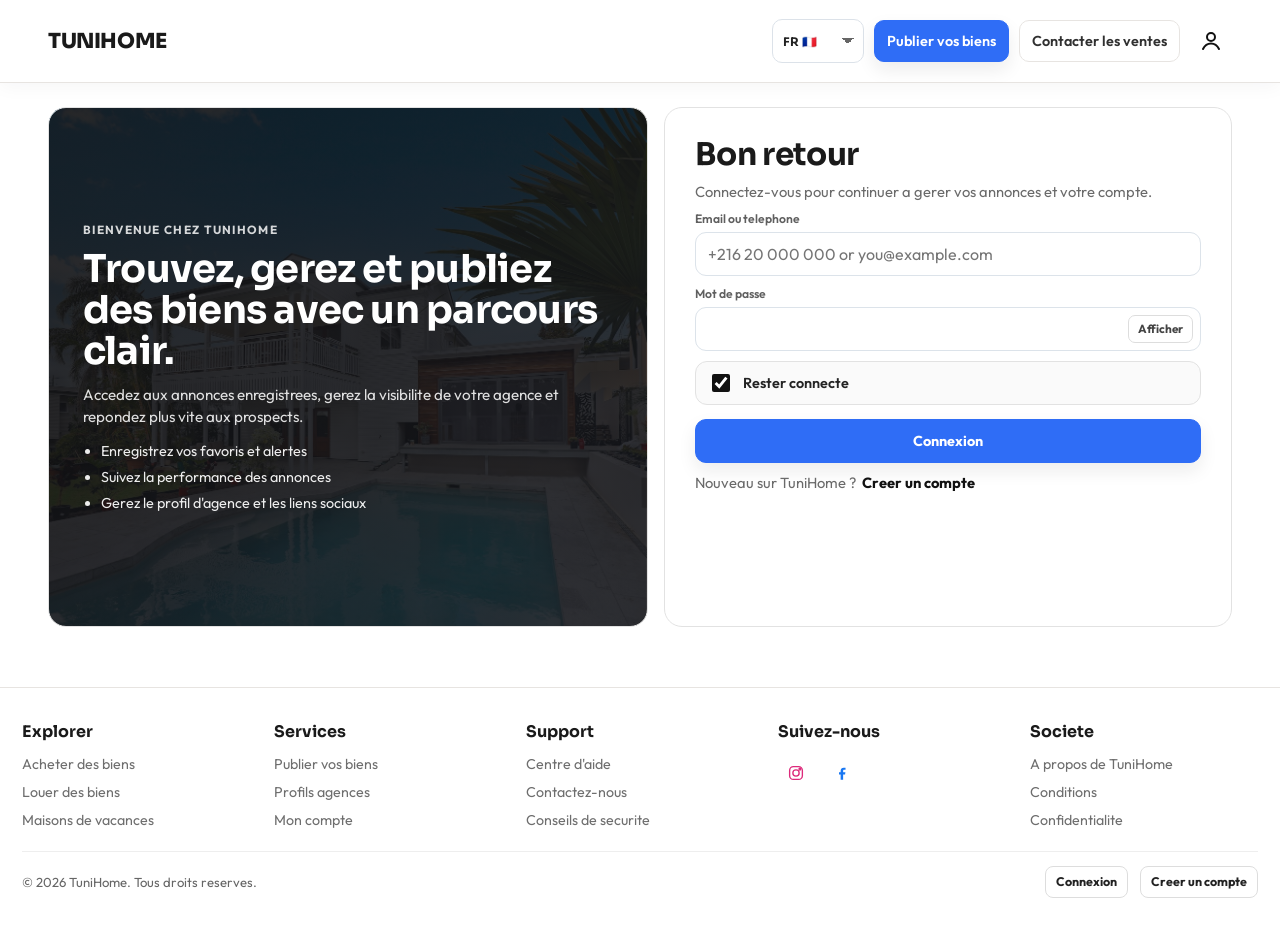
==== commit c4521246: "Update Tunihome latest local changes" ====
--- a/admin.html
+++ b/admin.html
@@ -71,6 +71,10 @@
           </section>
 
           <section class="section reveal" data-delay="2">
+            <div id="admin-premium-spotlight" class="form-card"></div>
+          </section>
+
+          <section class="section reveal" data-delay="2">
             <div class="section-head">
               <h3 id="admin-overview-traffic-title" class="section-title">Traffic by category</h3>
             </div>
@@ -132,6 +136,10 @@
                     <input id="admin-profile-phone" class="input" type="tel" />
                   </div>
                   <div class="field">
+                    <label for="admin-profile-whatsapp">WhatsApp</label>
+                    <input id="admin-profile-whatsapp" class="input" type="tel" />
+                  </div>
+                  <div class="field">
                     <label for="admin-profile-avatar">Avatar URL</label>
                     <input id="admin-profile-avatar" class="input" type="url" placeholder="https://..." />
                   </div>
@@ -146,6 +154,10 @@
                   <div class="field">
                     <label for="admin-profile-instagram">Instagram</label>
                     <input id="admin-profile-instagram" class="input" type="url" placeholder="https://..." />
+                  </div>
+                  <div class="field">
+                    <label for="admin-profile-facebook">Facebook</label>
+                    <input id="admin-profile-facebook" class="input" type="url" placeholder="https://..." />
                   </div>
                 </div>
                 <div class="field">
--- a/styles.css
+++ b/styles.css
@@ -4203,6 +4203,10 @@
 
 .auth-switch {
   margin: 4px 0 0;
+  display: flex;
+  align-items: center;
+  flex-wrap: wrap;
+  gap: 4px 6px;
   color: #666;
   font-size: 0.88rem;
 }
@@ -4210,7 +4214,7 @@
 .auth-switch a {
   color: #111;
   font-weight: 700;
-  margin-left: 4px;
+  margin-left: 0;
 }
 
 .notice.error {
@@ -6926,9 +6930,9 @@
 
 [data-page='home'] .agency-logo-card,
 [data-page='favorites'] .agency-logo-card {
-  padding: 10px;
-  min-height: 208px;
-  border-radius: 16px;
+  padding: 8px;
+  min-height: 176px;
+  border-radius: 14px;
   border: 1px solid #e3e3e3;
   box-shadow: 0 10px 18px rgba(12, 12, 12, 0.07);
   overflow: hidden;
@@ -6947,23 +6951,25 @@
 [data-page='home'] .agency-card-link,
 [data-page='favorites'] .agency-card-link {
   gap: 0;
-  border-radius: 12px;
+  border-radius: 10px;
   overflow: hidden;
 }
 
 [data-page='home'] .agency-card-cover,
 [data-page='favorites'] .agency-card-cover {
   position: relative;
-  height: 96px;
-  border-radius: 12px;
+  height: 82px;
+  border-radius: 10px;
   overflow: hidden;
 }
 
 [data-page='home'] .agency-cover-image,
 [data-page='favorites'] .agency-cover-image {
+  display: block;
   width: 100%;
   height: 100%;
   object-fit: cover;
+  object-position: center;
 }
 
 [data-page='home'] .agency-card-badge,
@@ -6976,23 +6982,24 @@
   background: rgba(255, 255, 255, 0.86);
   padding: 4px 10px;
   color: #111;
-  font-size: 0.69rem;
+  font-size: 0.64rem;
   font-weight: 800;
 }
 
 [data-page='home'] .agency-card-head,
 [data-page='favorites'] .agency-card-head {
-  width: 66px;
-  height: 66px;
-  margin: -23px 0 0 12px;
+  width: 58px;
+  height: 58px;
+  margin: -18px 0 0 10px;
   border-radius: 999px;
   overflow: hidden;
-  border: 3px solid #fff;
+  border: 2px solid #fff;
   background: #e9e9e9;
   display: grid;
   place-items: center;
   position: relative;
   z-index: 2;
+  box-shadow: 0 8px 18px rgba(15, 23, 42, 0.14);
 }
 
 [data-page='home'] .agency-logo,
@@ -7022,19 +7029,19 @@
 
 [data-page='home'] .agency-card-body,
 [data-page='favorites'] .agency-card-body {
-  padding: 10px 12px 12px;
-  gap: 4px;
+  padding: 8px 10px 10px;
+  gap: 3px;
 }
 
 [data-page='home'] .agency-card-name,
 [data-page='favorites'] .agency-card-name {
-  font-size: 0.98rem;
-  line-height: 1.2;
+  font-size: 0.92rem;
+  line-height: 1.18;
 }
 
 [data-page='home'] .agency-card-meta,
 [data-page='favorites'] .agency-card-meta {
-  font-size: 0.78rem;
+  font-size: 0.74rem;
   color: #656565;
   font-weight: 700;
 }
@@ -7042,7 +7049,7 @@
 [data-page='home'] .agency-card-count,
 [data-page='favorites'] .agency-card-count {
   margin-top: 2px;
-  font-size: 0.78rem;
+  font-size: 0.74rem;
   color: #232323;
   font-weight: 800;
 }
@@ -10085,10 +10092,10 @@
 
 /* Luxury refinement pass */
 :root {
-  --lux-bg: #f7f3ed;
+  --lux-bg: #fdfbfb;
   --lux-surface: #fdfaf6;
   --lux-line: #e7ddd0;
-  --lux-accent: #9a7a52;
+  --lux-accent: #525252;
   --lux-accent-soft: #f3eadf;
   --lux-ink: #171411;
   --lux-muted: #6e675f;
@@ -10096,7 +10103,7 @@
 
 body,
 [data-page='home'] {
-  background: linear-gradient(180deg, var(--lux-bg) 0%, #f2eee7 100%);
+  background: linear-gradient(180deg, var(--lux-bg) 0%, #fdfbfb 100%);
   color: var(--lux-ink);
 }
 
@@ -10369,6 +10376,66 @@
   direction: rtl;
 }
 
+html[dir='rtl'] .home-nav-shell {
+  flex-direction: row-reverse;
+}
+
+html[dir='rtl'] .home-nav-actions {
+  margin-left: 0;
+  margin-right: auto;
+  flex-direction: row-reverse;
+}
+
+html[dir='rtl'] .auth-kicker,
+html[dir='rtl'] .premium-home-kicker {
+  letter-spacing: 0;
+}
+
+html[dir='rtl'] .auth-points {
+  padding-left: 0;
+  padding-right: 18px;
+}
+
+html[dir='rtl'] .auth-password-wrap .input {
+  padding-right: 12px;
+  padding-left: 66px;
+}
+
+html[dir='rtl'] .auth-password-toggle {
+  right: auto;
+  left: 8px;
+}
+
+html[dir='rtl'] .auth-switch {
+  justify-content: flex-start;
+}
+
+html[dir='rtl'] .premium-home-copy,
+html[dir='rtl'] .premium-home-actions {
+  text-align: right;
+}
+
+html[dir='rtl'] .premium-home-list li {
+  padding-left: 0;
+  padding-right: 24px;
+}
+
+html[dir='rtl'] .premium-home-list li::before {
+  left: auto;
+  right: 0;
+}
+
+html[dir='rtl'] [data-page='home'] .agency-card-badge,
+html[dir='rtl'] [data-page='favorites'] .agency-card-badge {
+  left: auto;
+  right: 10px;
+}
+
+html[dir='rtl'] [data-page='home'] .agency-card-head,
+html[dir='rtl'] [data-page='favorites'] .agency-card-head {
+  margin: -18px 10px 0 0;
+}
+
 @media (max-width: 699px) {
   main {
     width: calc(100% - 20px);
@@ -10378,3 +10445,1033 @@
     font-size: clamp(2.25rem, 10vw, 3.4rem);
   }
 }
+
+/* Darna Home refresh */
+:root {
+  --bg: #fdfbfb;
+  --lux-bg: #fdfbfb;
+  --lux-surface: #ffffff;
+  --lux-line: #e7e4e1;
+  --lux-accent: #2f6df6;
+  --lux-accent-soft: #edf4ff;
+  --lux-ink: #1a1a1a;
+  --lux-muted: #6e6e6e;
+  --accent-blue: #2f6df6;
+  --accent-blue-deep: #1f57d6;
+  --accent-blue-soft: #eef4ff;
+  --accent-blue-line: #cfe0ff;
+  --accent-facebook: #1877f2;
+  --accent-instagram-1: #f58529;
+  --accent-instagram-2: #dd2a7b;
+  --accent-instagram-3: #8134af;
+}
+
+body,
+[data-page],
+.mobile-shell {
+  background: #ffffff !important;
+  color: var(--lux-ink);
+}
+
+[data-page] .topbar,
+[data-page] .topbar.scrolled,
+.footer-nav,
+.site-footer {
+  background: rgba(255, 255, 255, 0.96);
+}
+
+[data-page] .topbar.scrolled {
+  box-shadow: 0 10px 20px rgba(24, 24, 24, 0.05);
+}
+
+.btn,
+.footer-nav .nav-item.active,
+[data-page='home'] .landing-pill.active {
+  background: var(--accent-blue);
+  border-color: var(--accent-blue);
+  color: #ffffff;
+}
+
+.btn.light,
+.nav-contact-sales {
+  border-color: var(--lux-line);
+  color: #303030;
+  background: rgba(255, 255, 255, 0.92);
+}
+
+.subtle,
+.listing-card .loc,
+.agency-card-meta,
+.agency-card-count,
+.search-metric-pill span,
+.search-summary-kicker,
+.site-footer-col a,
+.property-contact-note,
+[data-page='home'] .landing-search-field label {
+  color: var(--lux-muted);
+}
+
+.link-btn,
+.text-btn,
+.search-summary-clear,
+[data-page='home'] .landing-link {
+  color: var(--lux-accent);
+}
+
+.listing-chip.agency,
+.badge.agency {
+  background: var(--lux-accent-soft);
+  border-color: var(--accent-blue-line);
+  color: var(--lux-accent);
+}
+
+.listing-chip.verified,
+.badge.verified {
+  background: #eef8f2;
+  border-color: #cfead8;
+  color: #258654;
+}
+
+[data-page] .home-nav-actions .lang-select {
+  min-width: 92px;
+  max-width: 92px;
+  min-height: 38px;
+  height: 38px;
+  padding: 0 26px 0 10px;
+  font-size: 0.74rem;
+  font-weight: 800;
+  letter-spacing: 0.04em;
+}
+
+[data-page='home'] .landing-hero {
+  min-height: clamp(320px, 33vw, 420px);
+}
+
+[data-page='home'] .landing-hero-content {
+  width: min(760px, calc(100% - 40px));
+  gap: 12px;
+  padding: 28px;
+}
+
+[data-page='home'] .landing-hero h2 {
+  max-width: 11ch;
+  font-size: clamp(2rem, 4.2vw, 3.35rem);
+  line-height: 0.94;
+}
+
+[data-page='home'] .landing-subtitle {
+  max-width: 42ch;
+  font-size: 0.92rem;
+}
+
+[data-page='home'] .landing-category-pills {
+  background: rgba(255, 255, 255, 0.14);
+  box-shadow: inset 0 0 0 1px rgba(255, 255, 255, 0.08);
+}
+
+[data-page='home'] .landing-search-bar {
+  display: grid;
+  grid-template-columns: minmax(0, 1.2fr) minmax(0, 0.95fr) minmax(250px, 0.9fr);
+  align-items: stretch;
+  gap: 0;
+  width: min(760px, 100%);
+  min-height: 78px;
+  border: 1px solid rgba(214, 223, 238, 0.9);
+  box-shadow: 0 18px 40px rgba(15, 23, 42, 0.1);
+}
+
+[data-page='home'] .landing-search-field {
+  min-height: 78px;
+  background: linear-gradient(180deg, rgba(255, 255, 255, 0.98) 0%, rgba(248, 250, 255, 0.98) 100%);
+}
+
+[data-page='home'] .landing-search-actions {
+  display: grid;
+  grid-template-columns: repeat(2, minmax(0, 1fr));
+  gap: 8px;
+  align-items: stretch;
+  padding: 8px 0 8px 8px;
+}
+
+[data-page='home'] .landing-search-btn {
+  min-height: 100%;
+}
+
+[data-page='home'] .landing-rent-tags {
+  display: block;
+  width: min(760px, 100%);
+  min-height: 56px;
+  margin-top: 4px;
+  transition: opacity 180ms ease, visibility 180ms ease;
+}
+
+[data-page='home'] .landing-rent-tags.is-inactive {
+  visibility: hidden;
+  opacity: 0;
+  pointer-events: none;
+  min-height: 56px;
+  margin-top: 4px;
+}
+
+.site-footer-grid {
+  grid-template-columns: repeat(5, minmax(0, 1fr));
+}
+
+.site-footer-social {
+  display: flex;
+  flex-wrap: wrap;
+  gap: 10px;
+}
+
+.site-footer-social a {
+  width: 36px;
+  height: 36px;
+  display: inline-flex;
+  align-items: center;
+  justify-content: center;
+  color: #525252;
+  transition: transform 160ms ease, color 160ms ease;
+}
+
+.social-icon-svg {
+  width: 18px;
+  height: 18px;
+  stroke: currentColor;
+  fill: none;
+  stroke-width: 1.8;
+  stroke-linecap: round;
+  stroke-linejoin: round;
+}
+
+.site-footer-social a:last-child .social-icon-svg {
+  fill: currentColor;
+  stroke: none;
+}
+
+.site-footer-social a[href*='instagram'] {
+  color: var(--accent-instagram-2);
+}
+
+.site-footer-social a[href*='facebook'] {
+  color: var(--accent-facebook);
+}
+
+.premium-home-card,
+.premium-upgrade-shell {
+  display: grid;
+  grid-template-columns: minmax(0, 1.18fr) minmax(260px, 0.82fr);
+  gap: 20px;
+  align-items: center;
+}
+
+.premium-home-card {
+  border: 1px solid #ececec;
+  border-radius: 28px;
+  background:
+    radial-gradient(circle at top right, rgba(47, 109, 246, 0.12), transparent 34%),
+    linear-gradient(180deg, #ffffff 0%, #fafcff 100%);
+  padding: 22px 24px;
+  box-shadow: 0 18px 36px rgba(24, 24, 24, 0.04);
+}
+
+.premium-home-copy {
+  display: grid;
+  gap: 10px;
+}
+
+.premium-home-kicker {
+  color: var(--accent-blue);
+  font-size: 0.76rem;
+  font-weight: 800;
+  letter-spacing: 0.14em;
+  text-transform: uppercase;
+}
+
+.premium-home-copy h3 {
+  margin: 0;
+  font-size: clamp(1.45rem, 2.4vw, 2.1rem);
+  line-height: 1.05;
+  letter-spacing: -0.03em;
+}
+
+.premium-home-copy p {
+  margin: 0;
+  color: #4f4f4f;
+  font-size: 0.92rem;
+  line-height: 1.48;
+  max-width: 60ch;
+}
+
+.premium-home-list {
+  margin: 0;
+  padding: 0;
+  list-style: none;
+  display: grid;
+  font-weight: 700;
+  grid-template-columns: repeat(2, minmax(0, 1fr));
+  gap: 10px 18px;
+}
+
+.premium-home-list li {
+  display: grid;
+  gap: 3px;
+  padding-left: 24px;
+  position: relative;
+}
+
+.premium-home-list li::before {
+  content: '✓';
+  position: absolute;
+  left: 0;
+  top: 1px;
+  color: var(--accent-blue);
+  font-size: 1.05rem;
+  font-weight: 800;
+}
+
+.premium-home-list strong {
+  font-size: 0.94rem;
+}
+
+.premium-home-list span {
+  color: #555555;
+  font-size: 0.86rem;
+  line-height: 1.42;
+}
+
+.premium-home-media img {
+  width: 100%;
+  height: 100%;
+  min-height: 280px;
+  max-height: 320px;
+  aspect-ratio: 4 / 3;
+  object-fit: cover;
+  border-radius: 24px;
+}
+
+.premium-home-actions {
+  display: flex;
+  gap: 10px;
+  flex-wrap: wrap;
+}
+
+.premium-payment-card {
+  margin-top: 18px;
+  border-top: 1px solid #e5edf9;
+  padding-top: 18px;
+}
+
+.site-footer-social a:hover {
+  transform: translateY(-1px);
+}
+
+.site-footer-social a[href*='instagram']:hover {
+  color: var(--accent-instagram-3);
+}
+
+.site-footer-social a[href*='facebook']:hover {
+  color: var(--accent-blue-deep);
+}
+
+.nav-contact-sales {
+  white-space: nowrap;
+}
+
+[data-page='search'] .search-layout,
+[data-page='search'] .search-results-stage,
+[data-page='search'] .search-content-grid {
+  overflow: visible !important;
+}
+
+[data-page='search'] .search-filter-panel,
+[data-page='search'] .results-toolbar,
+[data-page='search'] .search-map-panel {
+  position: static !important;
+  top: auto !important;
+}
+
+[data-page='search'] .results-toolbar {
+  margin: 0 0 12px;
+  padding: 0;
+  background: transparent;
+  box-shadow: none;
+}
+
+.btn:hover,
+.footer-nav .nav-item.active:hover,
+[data-page='home'] .landing-pill.active:hover {
+  background: var(--accent-blue-deep);
+  border-color: var(--accent-blue-deep);
+}
+
+.search-summary-bar {
+  border-color: var(--accent-blue-line);
+  background:
+    radial-gradient(circle at top right, rgba(47, 109, 246, 0.14), transparent 32%),
+    linear-gradient(180deg, #ffffff 0%, #f7faff 100%);
+}
+
+.search-active-chip,
+.search-empty-chip,
+.search-metric-pill {
+  border-color: var(--accent-blue-line);
+  background: linear-gradient(180deg, #ffffff 0%, #f8fbff 100%);
+}
+
+[data-page='search'] .results-toolbar-actions .btn:not(.light),
+.landing-search-btn:not(.light),
+#premium-home-cta,
+#pro-upgrade-submit {
+  box-shadow: 0 12px 26px rgba(47, 109, 246, 0.22);
+}
+
+[data-page='search'] .map-price-pin,
+[data-page='search'] .map-price-pin.active,
+[data-page='search'] .map-price-pin:hover {
+  border-color: var(--accent-blue);
+}
+
+[data-page='search'] .map-price-pin.active,
+[data-page='search'] .map-price-pin:hover {
+  background: var(--accent-blue);
+  color: #ffffff;
+  box-shadow: 0 16px 28px rgba(47, 109, 246, 0.24);
+}
+
+.nav-contact-sales,
+.btn.light:hover {
+  border-color: var(--accent-blue-line);
+  background: var(--accent-blue-soft);
+  color: var(--accent-blue-deep);
+}
+
+.footer-nav .nav-item.active span,
+[data-page='home'] .landing-pill.active span {
+  color: rgba(255, 255, 255, 0.82);
+}
+
+@media (max-width: 699px) {
+  .nav-contact-sales {
+    display: none;
+  }
+
+  .site-footer-grid {
+    grid-template-columns: repeat(2, minmax(0, 1fr));
+  }
+}
+
+@media (max-width: 699px) {
+  [data-page='home'] .landing-search-bar {
+    grid-template-columns: 1fr;
+    min-height: auto;
+  }
+
+  [data-page='home'] .landing-search-field {
+    min-height: 68px;
+  }
+
+  [data-page='home'] .landing-search-actions {
+    grid-template-columns: 1fr;
+    padding: 8px 0 0;
+  }
+
+  [data-page='home'] .landing-rent-tags {
+    width: 100%;
+  }
+
+  .site-footer-grid,
+  .premium-home-card,
+  .premium-upgrade-shell {
+    grid-template-columns: 1fr;
+  }
+
+  .premium-home-list {
+    grid-template-columns: 1fr;
+  }
+
+  .premium-home-card {
+    padding: 18px;
+    border-radius: 22px;
+  }
+
+  .premium-home-media img {
+    min-height: 200px;
+  }
+
+  .site-footer-bottom {
+    flex-direction: column;
+    align-items: flex-start;
+  }
+}
+
+html[dir='rtl'] [data-page] .home-nav-shell {
+  flex-direction: row-reverse !important;
+  justify-content: space-between;
+}
+
+html[dir='rtl'] [data-page] .home-brand {
+  order: 1;
+  margin: 0;
+}
+
+html[dir='rtl'] [data-page] .home-nav-actions,
+html[dir='rtl'] [data-page] .nav-actions {
+  order: 2;
+  margin-left: 0 !important;
+  margin-right: 0 !important;
+  justify-content: flex-start;
+}
+
+[data-page='property'] .property-v2-grid {
+  gap: 18px;
+}
+
+[data-page='property'] .property-v2-pricing-card,
+[data-page='property'] .property-v2-fact-item,
+[data-page='property'] .property-map-canvas,
+[data-page='property'] .property-description-card,
+[data-page='property'] .property-amenities-card,
+[data-page='property'] .property-media-actions-card,
+[data-page='property'] .property-ad-card {
+  background: #ffffff !important;
+}
+
+[data-page='property'] .property-v2-pricing-card,
+[data-page='property'] .property-description-card,
+[data-page='property'] .property-amenities-card,
+[data-page='property'] .property-media-actions-card,
+[data-page='property'] .property-map-card,
+[data-page='property'] .property-ad-card {
+  border: 1px solid #e3eaf5;
+  border-radius: 18px;
+  box-shadow: 0 14px 28px rgba(15, 23, 42, 0.06);
+}
+
+[data-page='property'] .property-v2-pricing-card {
+  gap: 12px;
+  padding: 18px;
+}
+
+[data-page='property'] .property-v2-price-meta,
+[data-page='property'] .property-v2-fact-item {
+  border-color: #dfe7f3;
+  background: linear-gradient(180deg, #ffffff 0%, #f7faff 100%) !important;
+}
+
+[data-page='property'] .property-v2-fact-item {
+  min-height: 68px;
+  padding: 10px;
+}
+
+[data-page='property'] .property-v2-fact-item .subtle {
+  color: #6a7381;
+}
+
+[data-page='property'] .property-v2-fact-item strong {
+  color: #1a1a1a;
+}
+
+[data-page='property'] .property-v2-media-card {
+  border-radius: 20px;
+  overflow: hidden;
+  box-shadow: 0 18px 36px rgba(15, 23, 42, 0.08);
+}
+
+[data-page='property'] .property-v2-media-card .carousel-track img {
+  filter: saturate(1.02) contrast(1.01);
+}
+
+[data-page='property'] .property-description-card {
+  padding: 22px 22px 20px;
+}
+
+[data-page='property'] .property-v2-title {
+  letter-spacing: -0.03em;
+}
+
+[data-page='property'] .property-v2-location {
+  color: #657080;
+}
+
+[data-page='property'] .property-map-card {
+  overflow: hidden;
+}
+
+[data-page='property'] .property-map-canvas {
+  position: relative;
+  overflow: hidden;
+  min-height: 300px;
+  border: 1px solid #e1e9f5;
+}
+
+[data-page='property'] .property-map-canvas.is-locked .property-map-pin,
+[data-page='property'] .property-map-canvas.is-locked .property-map-city-pill {
+  filter: blur(5px);
+}
+
+[data-page='property'] .property-map-lock {
+  position: absolute;
+  inset: 0;
+  z-index: 4;
+  display: flex;
+  align-items: center;
+  justify-content: center;
+  background: rgba(248, 251, 255, 0.44);
+  backdrop-filter: blur(12px);
+}
+
+[data-page='property'] .property-map-unlock {
+  min-width: 160px;
+  box-shadow: 0 14px 28px rgba(47, 109, 246, 0.22);
+}
+
+[data-page='property'] .property-map-city-pill {
+  z-index: 2;
+}
+
+[data-page='property'] .property-map-pin {
+  z-index: 2;
+}
+
+[data-page='property'] .property-ad-card {
+  background:
+    radial-gradient(circle at top right, rgba(47, 109, 246, 0.11), transparent 34%),
+    linear-gradient(180deg, #ffffff 0%, #f8fbff 100%) !important;
+}
+
+[data-page='property'] .property-media-link {
+  color: #2f6df6;
+}
+
+[data-page='property'] .property-media-link:hover {
+  color: #1d4fd7;
+}
+
+@media (max-width: 1199px) {
+  html[dir='rtl'] [data-page] .home-nav-shell {
+    align-items: center;
+  }
+}
+
+@media (max-width: 699px) {
+  [data-page='property'] .property-v2-pricing-card,
+  [data-page='property'] .property-description-card {
+    padding: 16px;
+  }
+
+  [data-page='property'] .property-map-canvas {
+    min-height: 240px;
+  }
+
+  [data-page='property'] .property-map-unlock {
+    min-width: 140px;
+  }
+}
+
+html[dir='rtl'] [data-page] .home-nav-actions,
+html[dir='rtl'] [data-page] .nav-actions {
+  flex-direction: row !important;
+  align-items: center;
+  gap: 10px;
+}
+
+html[dir='rtl'] [data-page] .home-nav-actions .lang-select,
+html[dir='rtl'] [data-page] .nav-actions .lang-select {
+  direction: ltr;
+  text-align: center;
+  padding: 0 38px 0 14px !important;
+  background-position: calc(100% - 15px) 54%, calc(100% - 9px) 54% !important;
+}
+
+html[dir='rtl'] [data-page] .home-nav-actions .btn.mini,
+html[dir='rtl'] [data-page] .nav-actions .btn.mini {
+  display: inline-flex;
+  align-items: center;
+  justify-content: center;
+  text-align: center;
+  white-space: nowrap;
+}
+
+[data-page='search'] .results-toolbar {
+  margin: 0 0 10px;
+  padding: 0;
+  border: 0 !important;
+  border-bottom: 0 !important;
+  background: transparent !important;
+  box-shadow: none !important;
+  backdrop-filter: none !important;
+}
+
+[data-page='search'] .search-results-stage {
+  gap: 10px;
+}
+
+[data-page='search'] .results-toolbar-actions {
+  gap: 8px;
+}
+
+[data-page='home'] .agency-card-head,
+[data-page='favorites'] .agency-card-head {
+  width: 62px;
+  height: 62px;
+  min-width: 62px;
+  min-height: 62px;
+  border-radius: 999px;
+  overflow: hidden;
+}
+
+[data-page='home'] .agency-logo,
+[data-page='favorites'] .agency-logo {
+  width: 100%;
+  height: 100%;
+  min-width: 100%;
+  aspect-ratio: 1 / 1;
+  border-radius: 999px;
+  object-fit: cover;
+  object-position: center top;
+  transform: scale(1.04);
+}
+
+[data-page='home'] .agency-logo-fallback,
+[data-page='favorites'] .agency-logo-fallback {
+  width: 100%;
+  height: 100%;
+  min-width: 100%;
+  border-radius: 999px;
+}
+
+body[data-page] {
+  --page-shell-width: min(1760px, calc(100% - 96px));
+}
+
+body[data-page='home'] {
+  --page-shell-width: min(1700px, calc(100% - 44px));
+}
+
+body[data-page='property'] {
+  --page-shell-width: min(1240px, calc(100% - 48px));
+}
+
+[data-page] .topbar,
+[data-page] .topbar.scrolled {
+  padding-left: 0 !important;
+  padding-right: 0 !important;
+}
+
+[data-page] .home-nav-shell {
+  width: var(--page-shell-width) !important;
+}
+
+[data-page='search'] main.search-main,
+[data-page='login'] main.auth-main,
+[data-page='signup'] main.auth-main,
+[data-page='property'] .property-v2-main {
+  width: var(--page-shell-width) !important;
+}
+
+[data-page] .home-nav-actions .lang-select,
+[data-page] .nav-actions .lang-select {
+  display: inline-block;
+  height: 44px;
+  min-height: 44px;
+  line-height: 44px;
+  padding-top: 0 !important;
+  padding-bottom: 0 !important;
+  font-family: 'Sora', 'Outfit', sans-serif;
+  font-weight: 700;
+  vertical-align: middle;
+  background-position: calc(100% - 15px) 50%, calc(100% - 9px) 50% !important;
+}
+
+html[dir='rtl'] [data-page] .home-nav-actions .lang-select,
+html[dir='rtl'] [data-page] .nav-actions .lang-select {
+  line-height: 42px;
+  padding-left: 14px !important;
+  padding-right: 38px !important;
+  transform: translateY(0);
+}
+
+[data-page='search'] .search-layout,
+[data-page='search'] .search-results-stage,
+[data-page='search'] .search-filter-panel {
+  align-self: start;
+}
+
+@media (max-width: 1199px) {
+  body[data-page],
+  body[data-page='home'] {
+    --page-shell-width: calc(100% - 36px);
+  }
+
+  body[data-page='property'] {
+    --page-shell-width: calc(100% - 36px);
+  }
+}
+
+@media (max-width: 699px) {
+  body[data-page],
+  body[data-page='home'],
+  body[data-page='property'] {
+    --page-shell-width: calc(100% - 24px);
+  }
+}
+
+[data-page='search'] .search-filter-panel,
+[data-page='search'] .search-results-stage,
+[data-page='search'] .results-list-panel,
+[data-page='search'] .search-content-grid {
+  overflow: visible !important;
+}
+
+[data-page='search'] .search-filter-panel {
+  position: static !important;
+  top: auto !important;
+  max-height: none !important;
+  overflow-y: visible !important;
+}
+
+[data-page='search'] .search-results-stage,
+[data-page='search'] .results-list-panel {
+  min-height: auto !important;
+  max-height: none !important;
+}
+
+[data-page='search'] .results-list-panel {
+  padding-right: 0;
+}
+
+[data-page='search'] .search-summary-bar {
+  display: none !important;
+}
+
+[data-page='search'] .search-results-stage {
+  padding: 16px;
+  border-color: #e4eaf4;
+  box-shadow: 0 10px 24px rgba(15, 23, 42, 0.04);
+}
+
+[data-page='search'] .search-filter-panel {
+  border-color: #e4eaf4;
+  box-shadow: 0 10px 24px rgba(15, 23, 42, 0.04);
+}
+
+[data-page='search'] .listing-grid-search {
+  gap: 18px;
+}
+
+/* 2026 account and monetization alignment pass */
+body {
+  background: #ffffff !important;
+}
+
+.settings-avatar-upload {
+  display: flex;
+  align-items: center;
+  gap: 12px;
+}
+
+.settings-avatar-preview {
+  width: 76px;
+  height: 76px;
+  border-radius: 50%;
+  border: 1px solid #dbe4f3;
+  object-fit: cover;
+  background: #f6f8fc;
+  box-shadow: 0 10px 22px rgba(31, 79, 183, 0.08);
+}
+
+.settings-avatar-upload .input[type='file'] {
+  flex: 1;
+}
+
+.settings-professional-fields {
+  display: grid;
+  gap: 10px;
+}
+
+[data-page='settings'] .settings-plan-list {
+  padding-left: 18px;
+}
+
+[data-page='settings'] .settings-plan-col {
+  min-height: 100%;
+}
+
+[data-page='dashboard'] .dashboard-insights-grid {
+  display: grid;
+  grid-template-columns: repeat(2, minmax(0, 1fr));
+  gap: 14px;
+}
+
+[data-page='dashboard'] .dashboard-insight-card,
+[data-page='dashboard'] .dashboard-pro-shell {
+  border-radius: 18px;
+  border: 1px solid #dbe4f3;
+  background: linear-gradient(180deg, #ffffff 0%, #f8fbff 100%);
+  box-shadow: 0 16px 32px rgba(15, 23, 42, 0.06);
+}
+
+[data-page='dashboard'] .dashboard-insight-list {
+  display: flex;
+  flex-wrap: wrap;
+  gap: 8px;
+  margin-top: 12px;
+}
+
+[data-page='dashboard'] .dashboard-kpi-large {
+  min-height: 146px;
+  border-radius: 18px;
+  border: 1px solid #dbe4f3;
+  background: linear-gradient(180deg, #ffffff 0%, #f7fbff 100%);
+  box-shadow: 0 18px 34px rgba(47, 109, 246, 0.08);
+  padding: 18px;
+}
+
+[data-page='dashboard'] .dashboard-kpi-large b {
+  font-size: clamp(1.8rem, 3vw, 2.5rem);
+  line-height: 1;
+  margin-top: 10px;
+}
+
+[data-page='dashboard'] .dashboard-kpi-large small {
+  color: #667085;
+  font-size: 0.82rem;
+  line-height: 1.45;
+}
+
+[data-page='profile'] .profile-avatar-xl {
+  border-radius: 50%;
+}
+
+[data-page='profile'] #profile-meta-note {
+  margin: 0;
+  font-size: 0.86rem;
+  font-weight: 600;
+  color: #4f4f4f;
+}
+
+[data-page='profile'] .profile-contact-strip {
+  display: flex;
+  flex-wrap: wrap;
+  gap: 8px;
+}
+
+[data-page='profile'] .profile-contact-strip .chip {
+  min-height: 36px;
+  border-radius: 999px;
+  border: 1px solid #d9e5fb;
+  background: #f7fbff;
+  color: #1f4fb7;
+  font-weight: 700;
+}
+
+[data-page='profile'] .profile-social-row.hidden {
+  display: none !important;
+}
+
+[data-page='home'] .agency-logo,
+[data-page='favorites'] .agency-logo,
+.agency-logo {
+  width: 84px !important;
+  height: 84px !important;
+  aspect-ratio: 1 / 1;
+  border-radius: 50% !important;
+  object-fit: cover;
+}
+
+[data-page='home'] .agency-logo-fallback,
+[data-page='favorites'] .agency-logo-fallback,
+.agency-logo-fallback {
+  width: 84px !important;
+  height: 84px !important;
+  border-radius: 50% !important;
+}
+
+.agency-card-meta {
+  color: #52627a !important;
+  font-weight: 700;
+}
+
+.ad-media-link {
+  display: block;
+  border-radius: 16px;
+  overflow: hidden;
+}
+
+.ad-media-image {
+  width: 100%;
+  height: 100%;
+  min-height: 160px;
+  object-fit: cover;
+  display: block;
+}
+
+.ad-phone {
+  display: inline-flex;
+  align-items: center;
+  min-height: 34px;
+  border-radius: 999px;
+  border: 1px solid #d9e5fb;
+  background: #f3f8ff;
+  color: #1f4fb7;
+  font-size: 0.82rem;
+  font-weight: 800;
+  padding: 0 12px;
+}
+
+[data-page='home'] .ad-banner,
+[data-page='property'] .property-ad-card {
+  display: grid;
+  grid-template-columns: minmax(220px, 0.9fr) minmax(0, 1.2fr) auto;
+  align-items: center;
+  gap: 16px;
+}
+
+[data-page='home'] .ad-copy,
+[data-page='property'] .property-ad-copy {
+  display: grid;
+  gap: 10px;
+}
+
+[data-page='search'] .search-ad-card {
+  display: grid;
+  gap: 12px;
+  align-content: start;
+}
+
+[data-page='search'] .search-ad-card .ad-media-image {
+  min-height: 190px;
+}
+
+[data-page='admin'] .admin-ad-preview {
+  display: grid;
+  grid-template-columns: 180px minmax(0, 1fr);
+  gap: 12px;
+  align-items: center;
+  border: 1px solid #dbe4f3;
+  border-radius: 14px;
+  background: #ffffff;
+  padding: 10px;
+}
+
+[data-page='admin'] .admin-ad-preview p {
+  margin: 6px 0 10px;
+  color: #516072;
+  font-size: 0.92rem;
+  line-height: 1.45;
+}
+
+[data-page='admin'] #admin-premium-spotlight {
+  border-radius: 20px;
+  border: 1px solid #dbe4f3;
+  background: linear-gradient(180deg, #ffffff 0%, #f7fbff 100%);
+}
+
+@media (max-width: 960px) {
+  [data-page='dashboard'] .dashboard-insights-grid,
+  [data-page='admin'] .admin-ad-preview,
+  [data-page='home'] .ad-banner,
+  [data-page='property'] .property-ad-card {
+    grid-template-columns: 1fr;
+  }
+}
